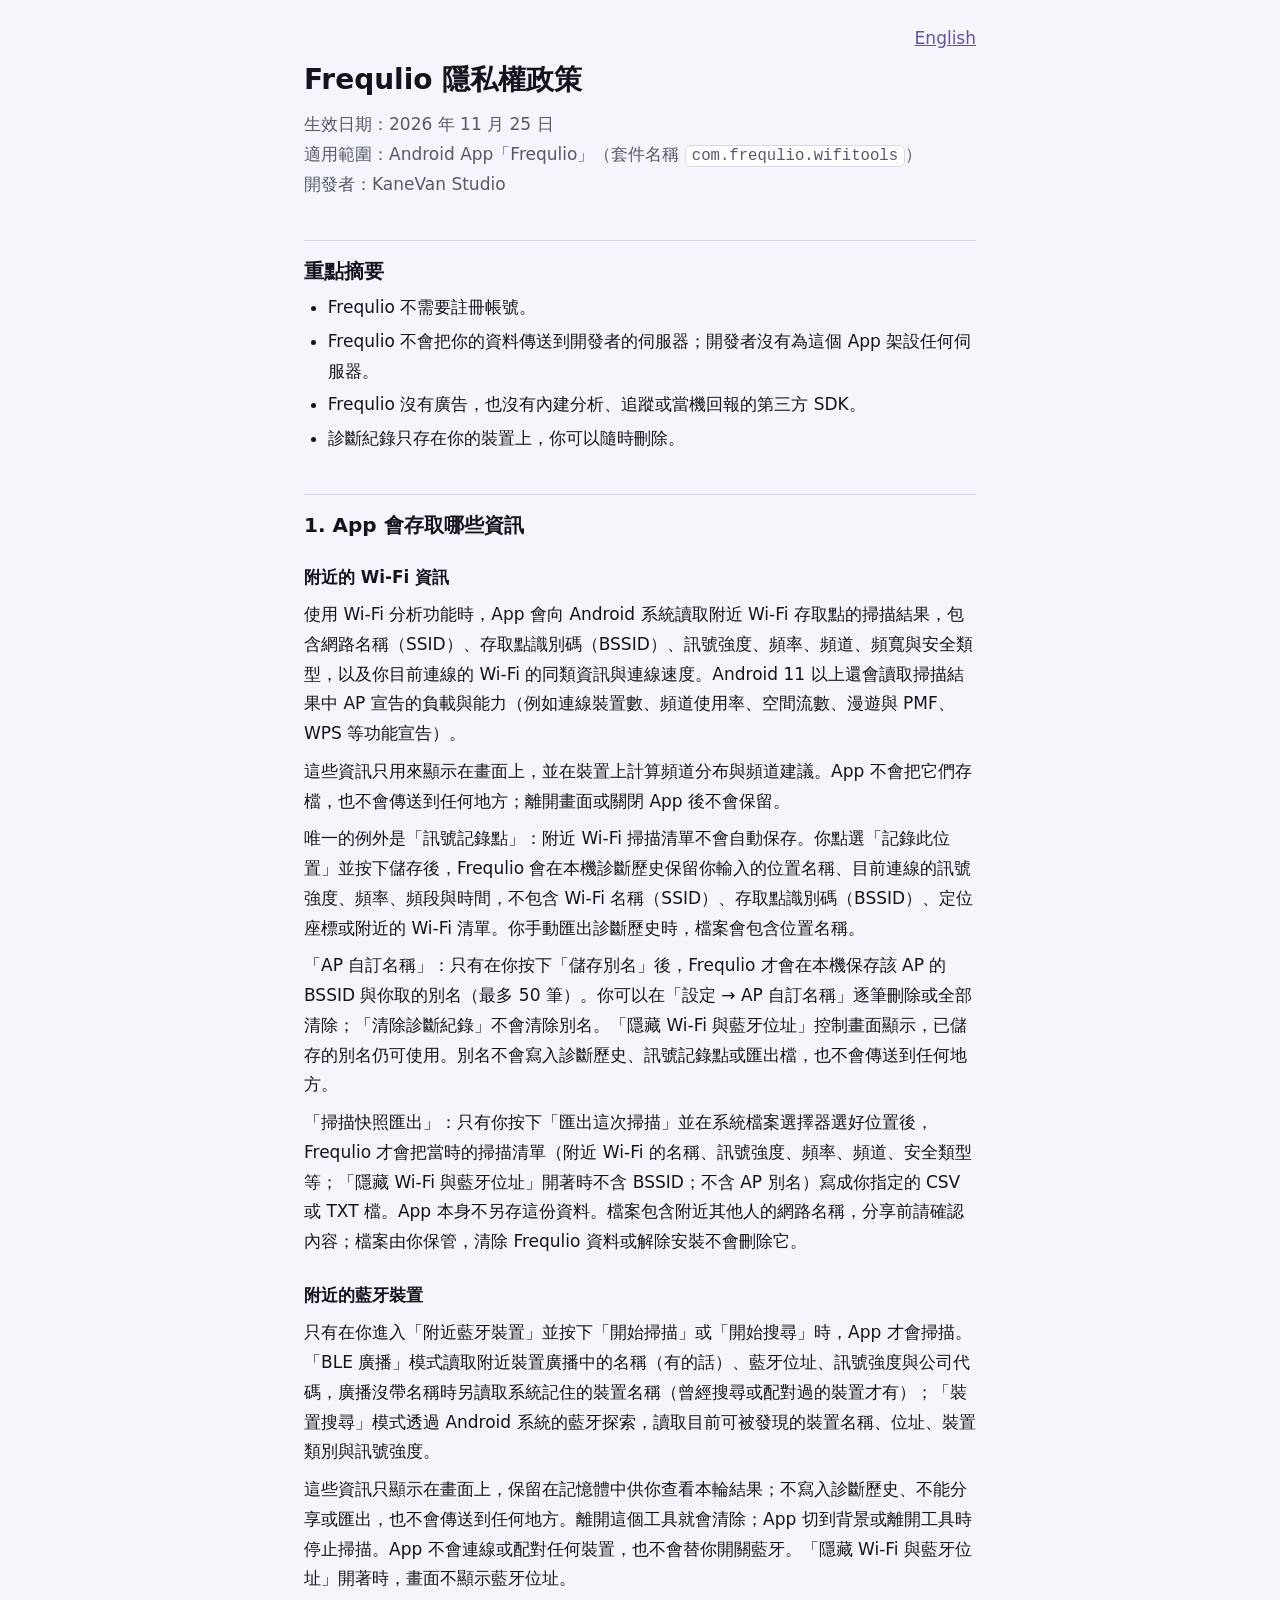
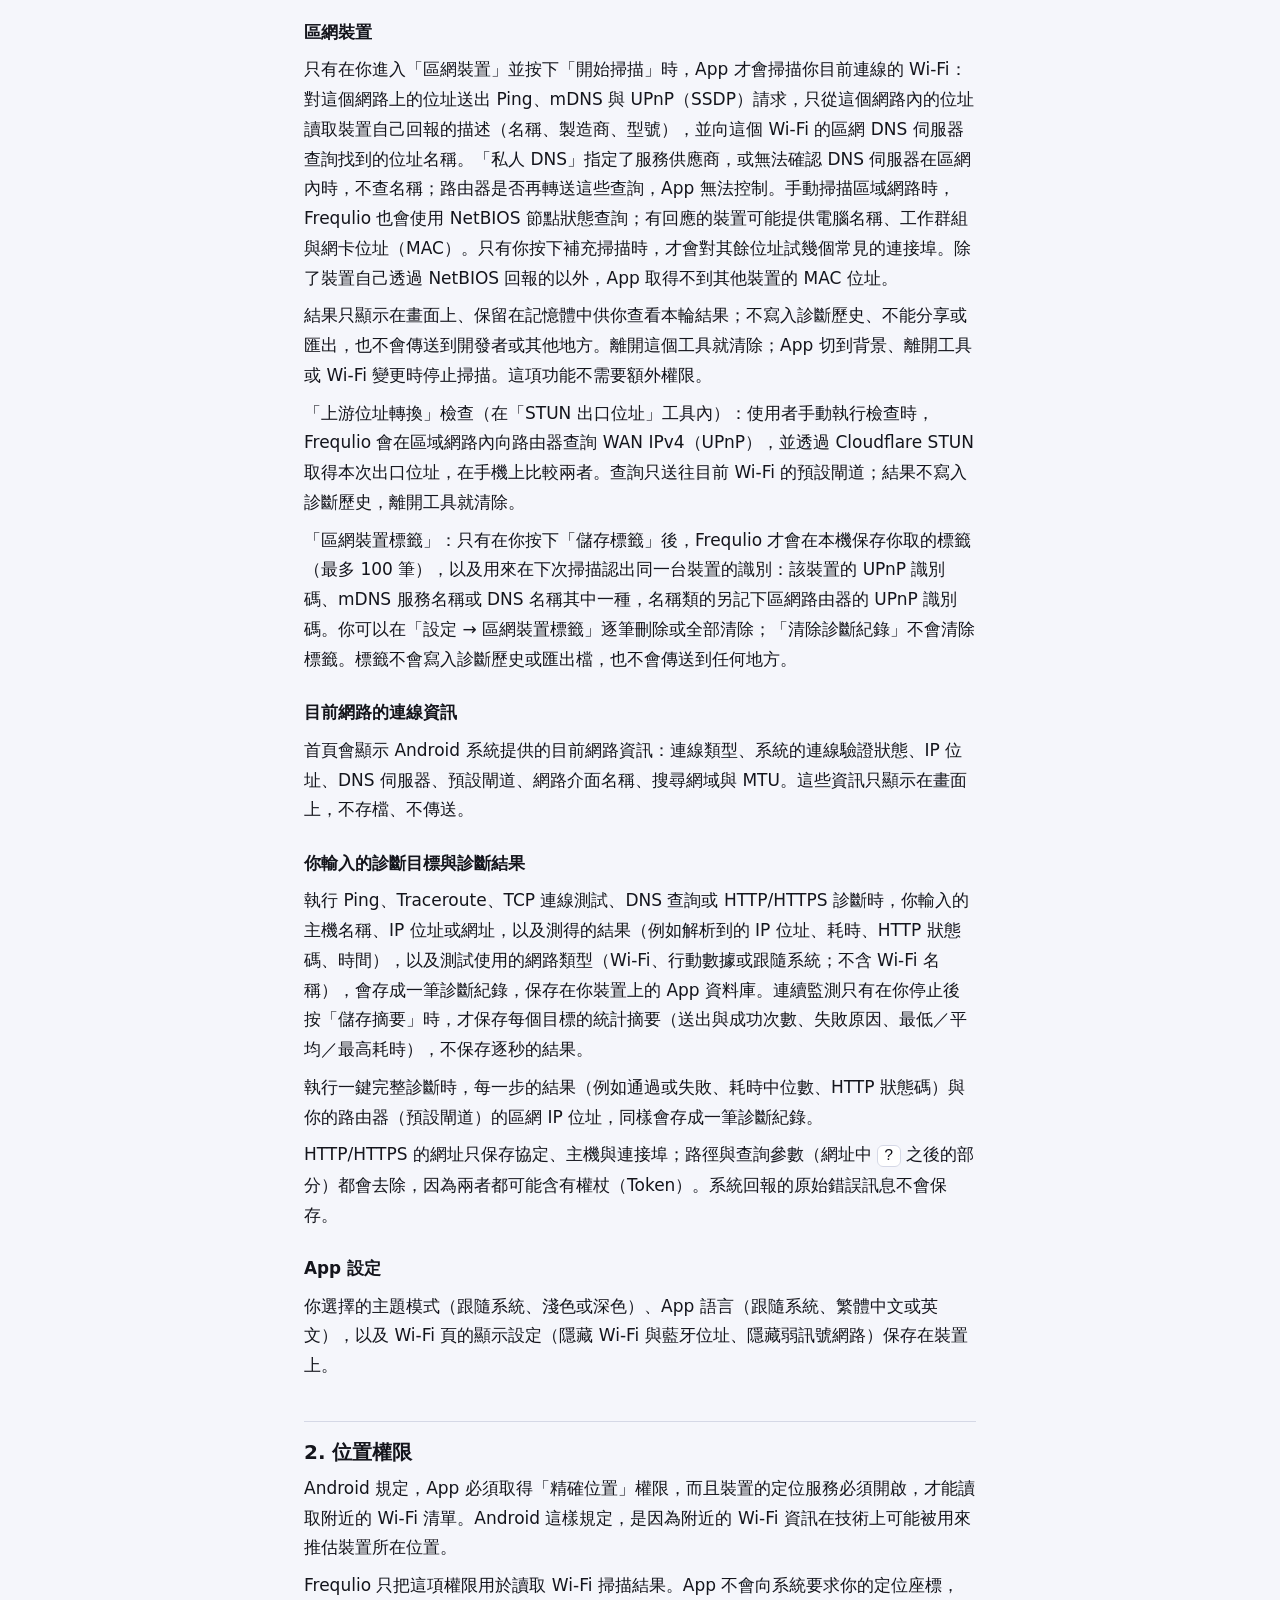
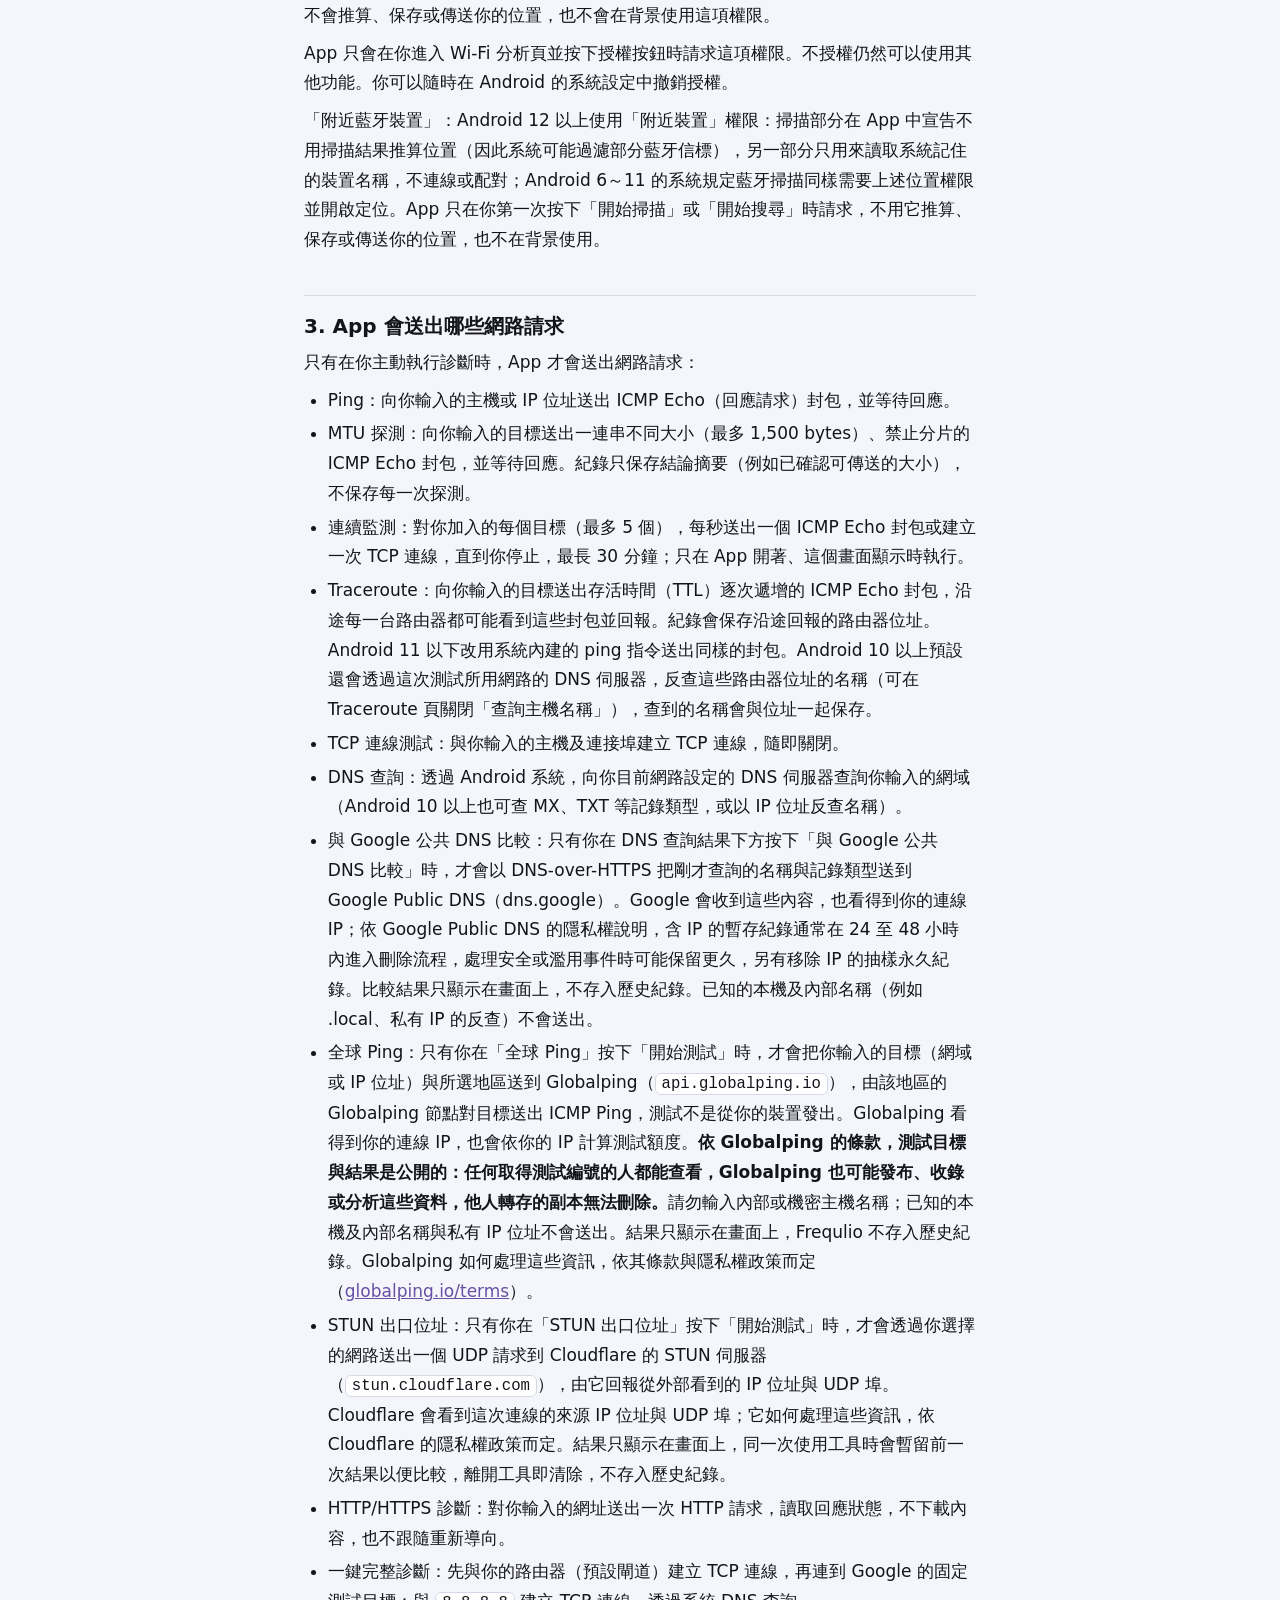
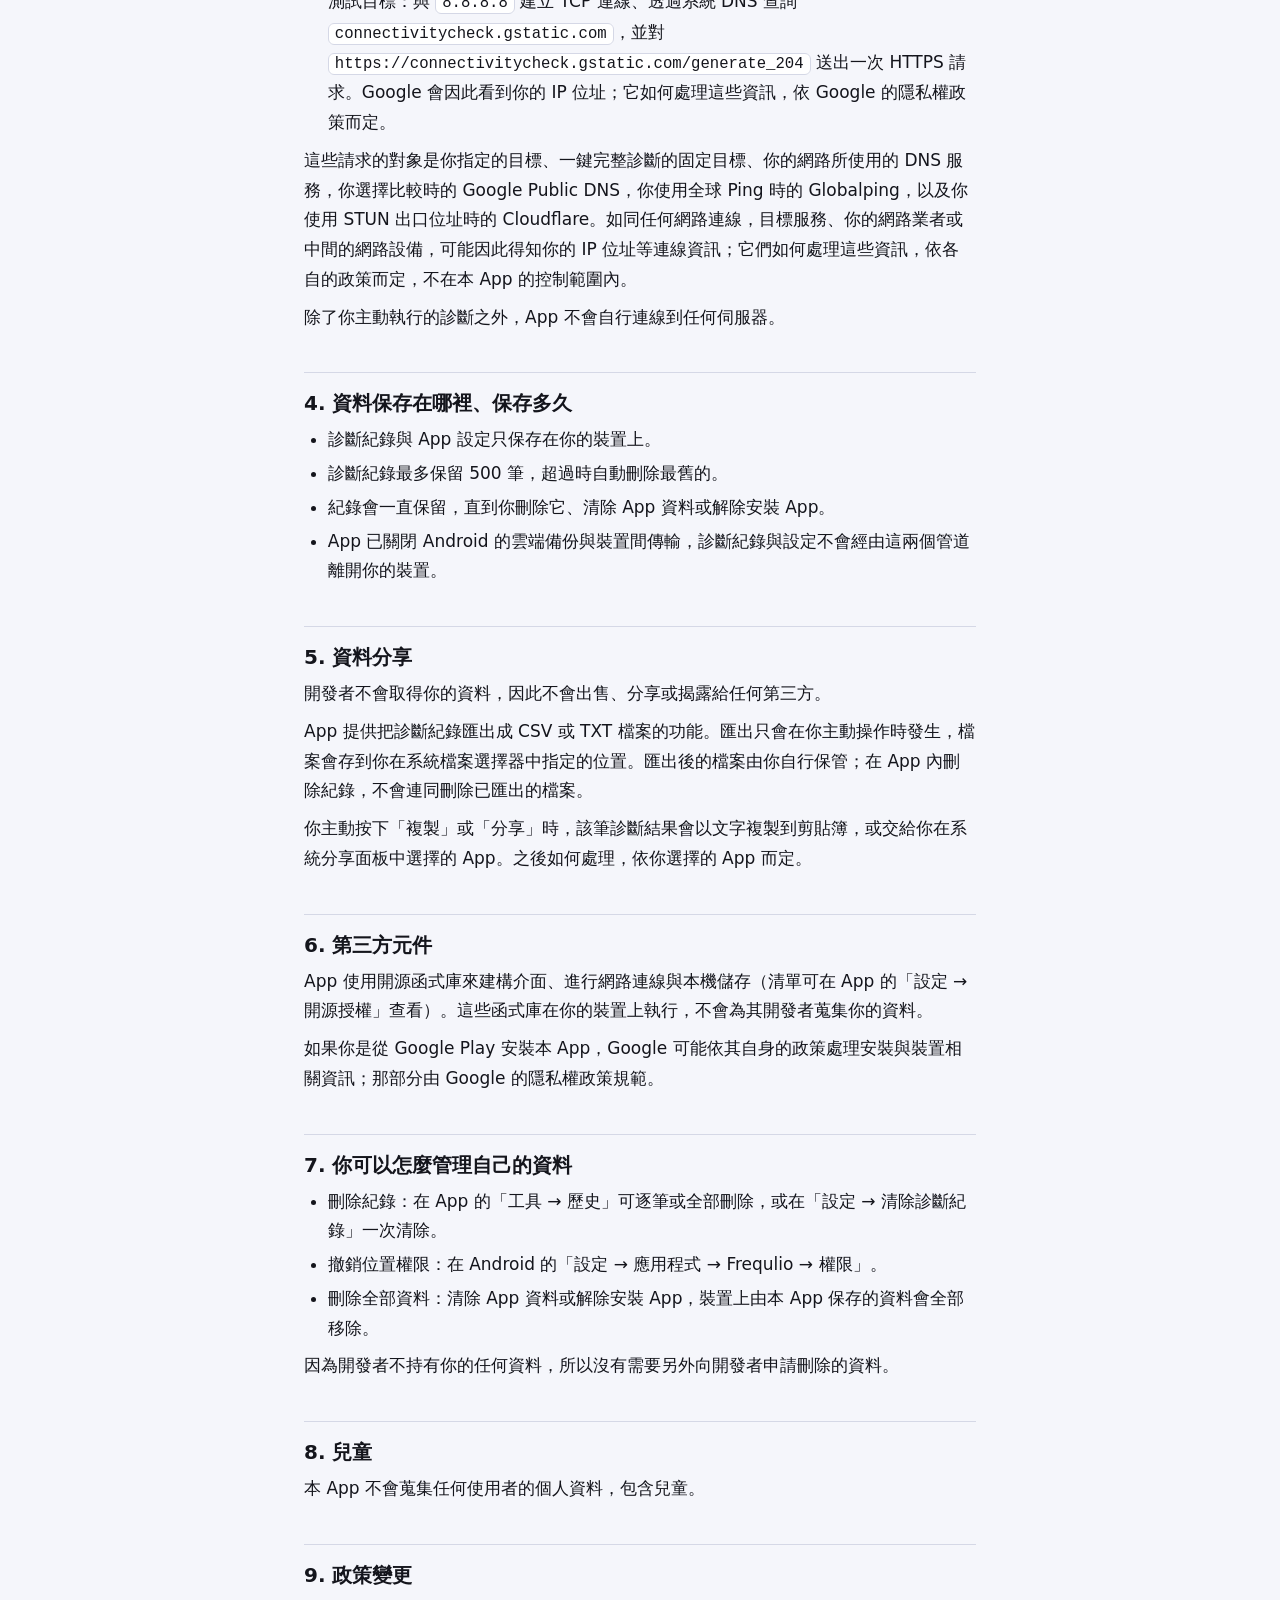
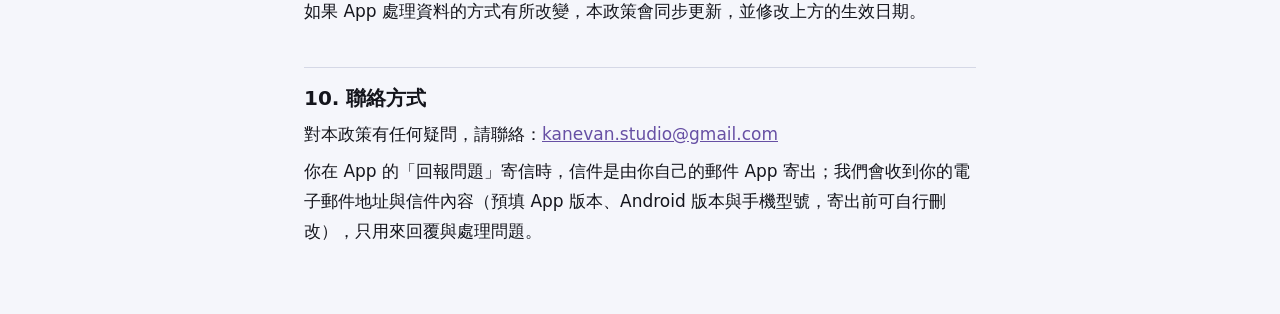
==== index.html @ 0b22fec0 "隱私權政策：新增上游位址轉換（UPnP WAN IPv4＋Cloudflare STUN）說明" ====
<!DOCTYPE html>
<html lang="zh-Hant-TW">
<head>
<meta charset="utf-8">
<meta name="viewport" content="width=device-width, initial-scale=1">
<title>Frequlio 隱私權政策</title>
<link rel="stylesheet" href="style.css">
</head>
<body>
<main>
<p class="lang"><a href="en.html" lang="en">English</a></p>
<h1>Frequlio 隱私權政策</h1>
<p class="meta">生效日期：2026 年 11 月 25 日<br>
適用範圍：Android App「Frequlio」（套件名稱 <code>com.frequlio.wifitools</code>）<br>
開發者：KaneVan Studio</p>

<h2>重點摘要</h2>
<ul>
<li>Frequlio 不需要註冊帳號。</li>
<li>Frequlio 不會把你的資料傳送到開發者的伺服器；開發者沒有為這個 App 架設任何伺服器。</li>
<li>Frequlio 沒有廣告，也沒有內建分析、追蹤或當機回報的第三方 SDK。</li>
<li>診斷紀錄只存在你的裝置上，你可以隨時刪除。</li>
</ul>

<h2>1. App 會存取哪些資訊</h2>

<h3>附近的 Wi-Fi 資訊</h3>
<p>使用 Wi-Fi 分析功能時，App 會向 Android 系統讀取附近 Wi-Fi 存取點的掃描結果，包含網路名稱（SSID）、存取點識別碼（BSSID）、訊號強度、頻率、頻道、頻寬與安全類型，以及你目前連線的 Wi-Fi 的同類資訊與連線速度。Android 11 以上還會讀取掃描結果中 AP 宣告的負載與能力（例如連線裝置數、頻道使用率、空間流數、漫遊與 PMF、WPS 等功能宣告）。</p>
<p>這些資訊只用來顯示在畫面上，並在裝置上計算頻道分布與頻道建議。App 不會把它們存檔，也不會傳送到任何地方；離開畫面或關閉 App 後不會保留。</p>
<p>唯一的例外是「訊號記錄點」：附近 Wi-Fi 掃描清單不會自動保存。你點選「記錄此位置」並按下儲存後，Frequlio 會在本機診斷歷史保留你輸入的位置名稱、目前連線的訊號強度、頻率、頻段與時間，不包含 Wi-Fi 名稱（SSID）、存取點識別碼（BSSID）、定位座標或附近的 Wi-Fi 清單。你手動匯出診斷歷史時，檔案會包含位置名稱。</p>
<p>「AP 自訂名稱」：只有在你按下「儲存別名」後，Frequlio 才會在本機保存該 AP 的 BSSID 與你取的別名（最多 50 筆）。你可以在「設定 → AP 自訂名稱」逐筆刪除或全部清除；「清除診斷紀錄」不會清除別名。「隱藏 Wi-Fi 與藍牙位址」控制畫面顯示，已儲存的別名仍可使用。別名不會寫入診斷歷史、訊號記錄點或匯出檔，也不會傳送到任何地方。</p>
<p>「掃描快照匯出」：只有你按下「匯出這次掃描」並在系統檔案選擇器選好位置後，Frequlio 才會把當時的掃描清單（附近 Wi-Fi 的名稱、訊號強度、頻率、頻道、安全類型等；「隱藏 Wi-Fi 與藍牙位址」開著時不含 BSSID；不含 AP 別名）寫成你指定的 CSV 或 TXT 檔。App 本身不另存這份資料。檔案包含附近其他人的網路名稱，分享前請確認內容；檔案由你保管，清除 Frequlio 資料或解除安裝不會刪除它。</p>

<h3>附近的藍牙裝置</h3>
<p>只有在你進入「附近藍牙裝置」並按下「開始掃描」或「開始搜尋」時，App 才會掃描。「BLE 廣播」模式讀取附近裝置廣播中的名稱（有的話）、藍牙位址、訊號強度與公司代碼，廣播沒帶名稱時另讀取系統記住的裝置名稱（曾經搜尋或配對過的裝置才有）；「裝置搜尋」模式透過 Android 系統的藍牙探索，讀取目前可被發現的裝置名稱、位址、裝置類別與訊號強度。</p>
<p>這些資訊只顯示在畫面上，保留在記憶體中供你查看本輪結果；不寫入診斷歷史、不能分享或匯出，也不會傳送到任何地方。離開這個工具就會清除；App 切到背景或離開工具時停止掃描。App 不會連線或配對任何裝置，也不會替你開關藍牙。「隱藏 Wi-Fi 與藍牙位址」開著時，畫面不顯示藍牙位址。</p>

<h3>區網裝置</h3>
<p>只有在你進入「區網裝置」並按下「開始掃描」時，App 才會掃描你目前連線的 Wi-Fi：對這個網路上的位址送出 Ping、mDNS 與 UPnP（SSDP）請求，只從這個網路內的位址讀取裝置自己回報的描述（名稱、製造商、型號），並向這個 Wi-Fi 的區網 DNS 伺服器查詢找到的位址名稱。「私人 DNS」指定了服務供應商，或無法確認 DNS 伺服器在區網內時，不查名稱；路由器是否再轉送這些查詢，App 無法控制。手動掃描區域網路時，Frequlio 也會使用 NetBIOS 節點狀態查詢；有回應的裝置可能提供電腦名稱、工作群組與網卡位址（MAC）。只有你按下補充掃描時，才會對其餘位址試幾個常見的連接埠。除了裝置自己透過 NetBIOS 回報的以外，App 取得不到其他裝置的 MAC 位址。</p>
<p>結果只顯示在畫面上、保留在記憶體中供你查看本輪結果；不寫入診斷歷史、不能分享或匯出，也不會傳送到開發者或其他地方。離開這個工具就清除；App 切到背景、離開工具或 Wi-Fi 變更時停止掃描。這項功能不需要額外權限。</p>
<p>「上游位址轉換」檢查（在「STUN 出口位址」工具內）：使用者手動執行檢查時，Frequlio 會在區域網路內向路由器查詢 WAN IPv4（UPnP），並透過 Cloudflare STUN 取得本次出口位址，在手機上比較兩者。查詢只送往目前 Wi-Fi 的預設閘道；結果不寫入診斷歷史，離開工具就清除。</p>
<p>「區網裝置標籤」：只有在你按下「儲存標籤」後，Frequlio 才會在本機保存你取的標籤（最多 100 筆），以及用來在下次掃描認出同一台裝置的識別：該裝置的 UPnP 識別碼、mDNS 服務名稱或 DNS 名稱其中一種，名稱類的另記下區網路由器的 UPnP 識別碼。你可以在「設定 → 區網裝置標籤」逐筆刪除或全部清除；「清除診斷紀錄」不會清除標籤。標籤不會寫入診斷歷史或匯出檔，也不會傳送到任何地方。</p>

<h3>目前網路的連線資訊</h3>
<p>首頁會顯示 Android 系統提供的目前網路資訊：連線類型、系統的連線驗證狀態、IP 位址、DNS 伺服器、預設閘道、網路介面名稱、搜尋網域與 MTU。這些資訊只顯示在畫面上，不存檔、不傳送。</p>

<h3>你輸入的診斷目標與診斷結果</h3>
<p>執行 Ping、Traceroute、TCP 連線測試、DNS 查詢或 HTTP/HTTPS 診斷時，你輸入的主機名稱、IP 位址或網址，以及測得的結果（例如解析到的 IP 位址、耗時、HTTP 狀態碼、時間），以及測試使用的網路類型（Wi-Fi、行動數據或跟隨系統；不含 Wi-Fi 名稱），會存成一筆診斷紀錄，保存在你裝置上的 App 資料庫。連續監測只有在你停止後按「儲存摘要」時，才保存每個目標的統計摘要（送出與成功次數、失敗原因、最低／平均／最高耗時），不保存逐秒的結果。</p>
<p>執行一鍵完整診斷時，每一步的結果（例如通過或失敗、耗時中位數、HTTP 狀態碼）與你的路由器（預設閘道）的區網 IP 位址，同樣會存成一筆診斷紀錄。</p>
<p>HTTP/HTTPS 的網址只保存協定、主機與連接埠；路徑與查詢參數（網址中 <code>?</code> 之後的部分）都會去除，因為兩者都可能含有權杖（Token）。系統回報的原始錯誤訊息不會保存。</p>

<h3>App 設定</h3>
<p>你選擇的主題模式（跟隨系統、淺色或深色）、App 語言（跟隨系統、繁體中文或英文），以及 Wi-Fi 頁的顯示設定（隱藏 Wi-Fi 與藍牙位址、隱藏弱訊號網路）保存在裝置上。</p>

<h2>2. 位置權限</h2>
<p>Android 規定，App 必須取得「精確位置」權限，而且裝置的定位服務必須開啟，才能讀取附近的 Wi-Fi 清單。Android 這樣規定，是因為附近的 Wi-Fi 資訊在技術上可能被用來推估裝置所在位置。</p>
<p>Frequlio 只把這項權限用於讀取 Wi-Fi 掃描結果。App 不會向系統要求你的定位座標，不會推算、保存或傳送你的位置，也不會在背景使用這項權限。</p>
<p>App 只會在你進入 Wi-Fi 分析頁並按下授權按鈕時請求這項權限。不授權仍然可以使用其他功能。你可以隨時在 Android 的系統設定中撤銷授權。</p>
<p>「附近藍牙裝置」：Android 12 以上使用「附近裝置」權限：掃描部分在 App 中宣告不用掃描結果推算位置（因此系統可能過濾部分藍牙信標），另一部分只用來讀取系統記住的裝置名稱，不連線或配對；Android 6～11 的系統規定藍牙掃描同樣需要上述位置權限並開啟定位。App 只在你第一次按下「開始掃描」或「開始搜尋」時請求，不用它推算、保存或傳送你的位置，也不在背景使用。</p>

<h2>3. App 會送出哪些網路請求</h2>
<p>只有在你主動執行診斷時，App 才會送出網路請求：</p>
<ul>
<li>Ping：向你輸入的主機或 IP 位址送出 ICMP Echo（回應請求）封包，並等待回應。</li>
<li>MTU 探測：向你輸入的目標送出一連串不同大小（最多 1,500 bytes）、禁止分片的 ICMP Echo 封包，並等待回應。紀錄只保存結論摘要（例如已確認可傳送的大小），不保存每一次探測。</li>
<li>連續監測：對你加入的每個目標（最多 5 個），每秒送出一個 ICMP Echo 封包或建立一次 TCP 連線，直到你停止，最長 30 分鐘；只在 App 開著、這個畫面顯示時執行。</li>
<li>Traceroute：向你輸入的目標送出存活時間（TTL）逐次遞增的 ICMP Echo 封包，沿途每一台路由器都可能看到這些封包並回報。紀錄會保存沿途回報的路由器位址。Android 11 以下改用系統內建的 ping 指令送出同樣的封包。Android 10 以上預設還會透過這次測試所用網路的 DNS 伺服器，反查這些路由器位址的名稱（可在 Traceroute 頁關閉「查詢主機名稱」），查到的名稱會與位址一起保存。</li>
<li>TCP 連線測試：與你輸入的主機及連接埠建立 TCP 連線，隨即關閉。</li>
<li>DNS 查詢：透過 Android 系統，向你目前網路設定的 DNS 伺服器查詢你輸入的網域（Android 10 以上也可查 MX、TXT 等記錄類型，或以 IP 位址反查名稱）。</li>
<li>與 Google 公共 DNS 比較：只有你在 DNS 查詢結果下方按下「與 Google 公共 DNS 比較」時，才會以 DNS-over-HTTPS 把剛才查詢的名稱與記錄類型送到 Google Public DNS（dns.google）。Google 會收到這些內容，也看得到你的連線 IP；依 Google Public DNS 的隱私權說明，含 IP 的暫存紀錄通常在 24 至 48 小時內進入刪除流程，處理安全或濫用事件時可能保留更久，另有移除 IP 的抽樣永久紀錄。比較結果只顯示在畫面上，不存入歷史紀錄。已知的本機及內部名稱（例如 .local、私有 IP 的反查）不會送出。</li>
<li>全球 Ping：只有你在「全球 Ping」按下「開始測試」時，才會把你輸入的目標（網域或 IP 位址）與所選地區送到 Globalping（<code>api.globalping.io</code>），由該地區的 Globalping 節點對目標送出 ICMP Ping，測試不是從你的裝置發出。Globalping 看得到你的連線 IP，也會依你的 IP 計算測試額度。<strong>依 Globalping 的條款，測試目標與結果是公開的：任何取得測試編號的人都能查看，Globalping 也可能發布、收錄或分析這些資料，他人轉存的副本無法刪除。</strong>請勿輸入內部或機密主機名稱；已知的本機及內部名稱與私有 IP 位址不會送出。結果只顯示在畫面上，Frequlio 不存入歷史紀錄。Globalping 如何處理這些資訊，依其條款與隱私權政策而定（<a href="https://globalping.io/terms">globalping.io/terms</a>）。</li>
<li>STUN 出口位址：只有你在「STUN 出口位址」按下「開始測試」時，才會透過你選擇的網路送出一個 UDP 請求到 Cloudflare 的 STUN 伺服器（<code>stun.cloudflare.com</code>），由它回報從外部看到的 IP 位址與 UDP 埠。Cloudflare 會看到這次連線的來源 IP 位址與 UDP 埠；它如何處理這些資訊，依 Cloudflare 的隱私權政策而定。結果只顯示在畫面上，同一次使用工具時會暫留前一次結果以便比較，離開工具即清除，不存入歷史紀錄。</li>
<li>HTTP/HTTPS 診斷：對你輸入的網址送出一次 HTTP 請求，讀取回應狀態，不下載內容，也不跟隨重新導向。</li>
<li>一鍵完整診斷：先與你的路由器（預設閘道）建立 TCP 連線，再連到 Google 的固定測試目標：與 <code>8.8.8.8</code> 建立 TCP 連線、透過系統 DNS 查詢 <code>connectivitycheck.gstatic.com</code>，並對 <code>https://connectivitycheck.gstatic.com/generate_204</code> 送出一次 HTTPS 請求。Google 會因此看到你的 IP 位址；它如何處理這些資訊，依 Google 的隱私權政策而定。</li>
</ul>
<p>這些請求的對象是你指定的目標、一鍵完整診斷的固定目標、你的網路所使用的 DNS 服務，你選擇比較時的 Google Public DNS，你使用全球 Ping 時的 Globalping，以及你使用 STUN 出口位址時的 Cloudflare。如同任何網路連線，目標服務、你的網路業者或中間的網路設備，可能因此得知你的 IP 位址等連線資訊；它們如何處理這些資訊，依各自的政策而定，不在本 App 的控制範圍內。</p>
<p>除了你主動執行的診斷之外，App 不會自行連線到任何伺服器。</p>

<h2>4. 資料保存在哪裡、保存多久</h2>
<ul>
<li>診斷紀錄與 App 設定只保存在你的裝置上。</li>
<li>診斷紀錄最多保留 500 筆，超過時自動刪除最舊的。</li>
<li>紀錄會一直保留，直到你刪除它、清除 App 資料或解除安裝 App。</li>
<li>App 已關閉 Android 的雲端備份與裝置間傳輸，診斷紀錄與設定不會經由這兩個管道離開你的裝置。</li>
</ul>

<h2>5. 資料分享</h2>
<p>開發者不會取得你的資料，因此不會出售、分享或揭露給任何第三方。</p>
<p>App 提供把診斷紀錄匯出成 CSV 或 TXT 檔案的功能。匯出只會在你主動操作時發生，檔案會存到你在系統檔案選擇器中指定的位置。匯出後的檔案由你自行保管；在 App 內刪除紀錄，不會連同刪除已匯出的檔案。</p>
<p>你主動按下「複製」或「分享」時，該筆診斷結果會以文字複製到剪貼簿，或交給你在系統分享面板中選擇的 App。之後如何處理，依你選擇的 App 而定。</p>

<h2>6. 第三方元件</h2>
<p>App 使用開源函式庫來建構介面、進行網路連線與本機儲存（清單可在 App 的「設定 → 開源授權」查看）。這些函式庫在你的裝置上執行，不會為其開發者蒐集你的資料。</p>
<p>如果你是從 Google Play 安裝本 App，Google 可能依其自身的政策處理安裝與裝置相關資訊；那部分由 Google 的隱私權政策規範。</p>

<h2>7. 你可以怎麼管理自己的資料</h2>
<ul>
<li>刪除紀錄：在 App 的「工具 → 歷史」可逐筆或全部刪除，或在「設定 → 清除診斷紀錄」一次清除。</li>
<li>撤銷位置權限：在 Android 的「設定 → 應用程式 → Frequlio → 權限」。</li>
<li>刪除全部資料：清除 App 資料或解除安裝 App，裝置上由本 App 保存的資料會全部移除。</li>
</ul>
<p>因為開發者不持有你的任何資料，所以沒有需要另外向開發者申請刪除的資料。</p>

<h2>8. 兒童</h2>
<p>本 App 不會蒐集任何使用者的個人資料，包含兒童。</p>

<h2>9. 政策變更</h2>
<p>如果 App 處理資料的方式有所改變，本政策會同步更新，並修改上方的生效日期。</p>

<h2>10. 聯絡方式</h2>
<p>對本政策有任何疑問，請聯絡：<a href="mailto:kanevan.studio@gmail.com">kanevan.studio@gmail.com</a></p>
<p>你在 App 的「回報問題」寄信時，信件是由你自己的郵件 App 寄出；我們會收到你的電子郵件地址與信件內容（預填 App 版本、Android 版本與手機型號，寄出前可自行刪改），只用來回覆與處理問題。</p>
</main>
</body>
</html>
---- style.css ----
:root {
  color-scheme: light dark;
  --bg: #f5f6fb;
  --surface: #ffffff;
  --text: #14151c;
  --muted: #555a6b;
  --line: #d5d8e6;
  --accent: #6750a4;
  --mark-bg: #fff1b8;
  --mark-text: #4a3a00;
}

@media (prefers-color-scheme: dark) {
  :root {
    --bg: #0b0d17;
    --surface: #1d2030;
    --text: #f1f2f8;
    --muted: #b3b8cb;
    --line: #3a3f55;
    --accent: #b9a2ff;
    --mark-bg: #5c4a00;
    --mark-text: #fff1b8;
  }
}

* { box-sizing: border-box; }

body {
  margin: 0;
  background: var(--bg);
  color: var(--text);
  font-family: system-ui, -apple-system, "Segoe UI", "Noto Sans TC", "PingFang TC", "Microsoft JhengHei", sans-serif;
  font-size: 17px;
  line-height: 1.75;
}

main {
  max-width: 44rem;
  margin: 0 auto;
  padding: 24px 16px 64px;
  overflow-wrap: break-word;
}

h1 { font-size: 1.75rem; line-height: 1.3; margin: 8px 0 12px; }
h2 { font-size: 1.25rem; line-height: 1.4; margin: 40px 0 8px; padding-top: 16px; border-top: 1px solid var(--line); }
h3 { font-size: 1.05rem; margin: 24px 0 4px; }
p, ul { margin: 8px 0; }
ul { padding-left: 1.4em; }
li { margin: 4px 0; }

a { color: var(--accent); }
.lang { text-align: right; margin: 0; }
.meta { color: var(--muted); }

code {
  font-family: ui-monospace, Consolas, monospace;
  font-size: 0.92em;
  background: var(--surface);
  border: 1px solid var(--line);
  border-radius: 6px;
  padding: 1px 6px;
}

mark {
  background: var(--mark-bg);
  color: var(--mark-text);
  border-radius: 4px;
  padding: 1px 4px;
}
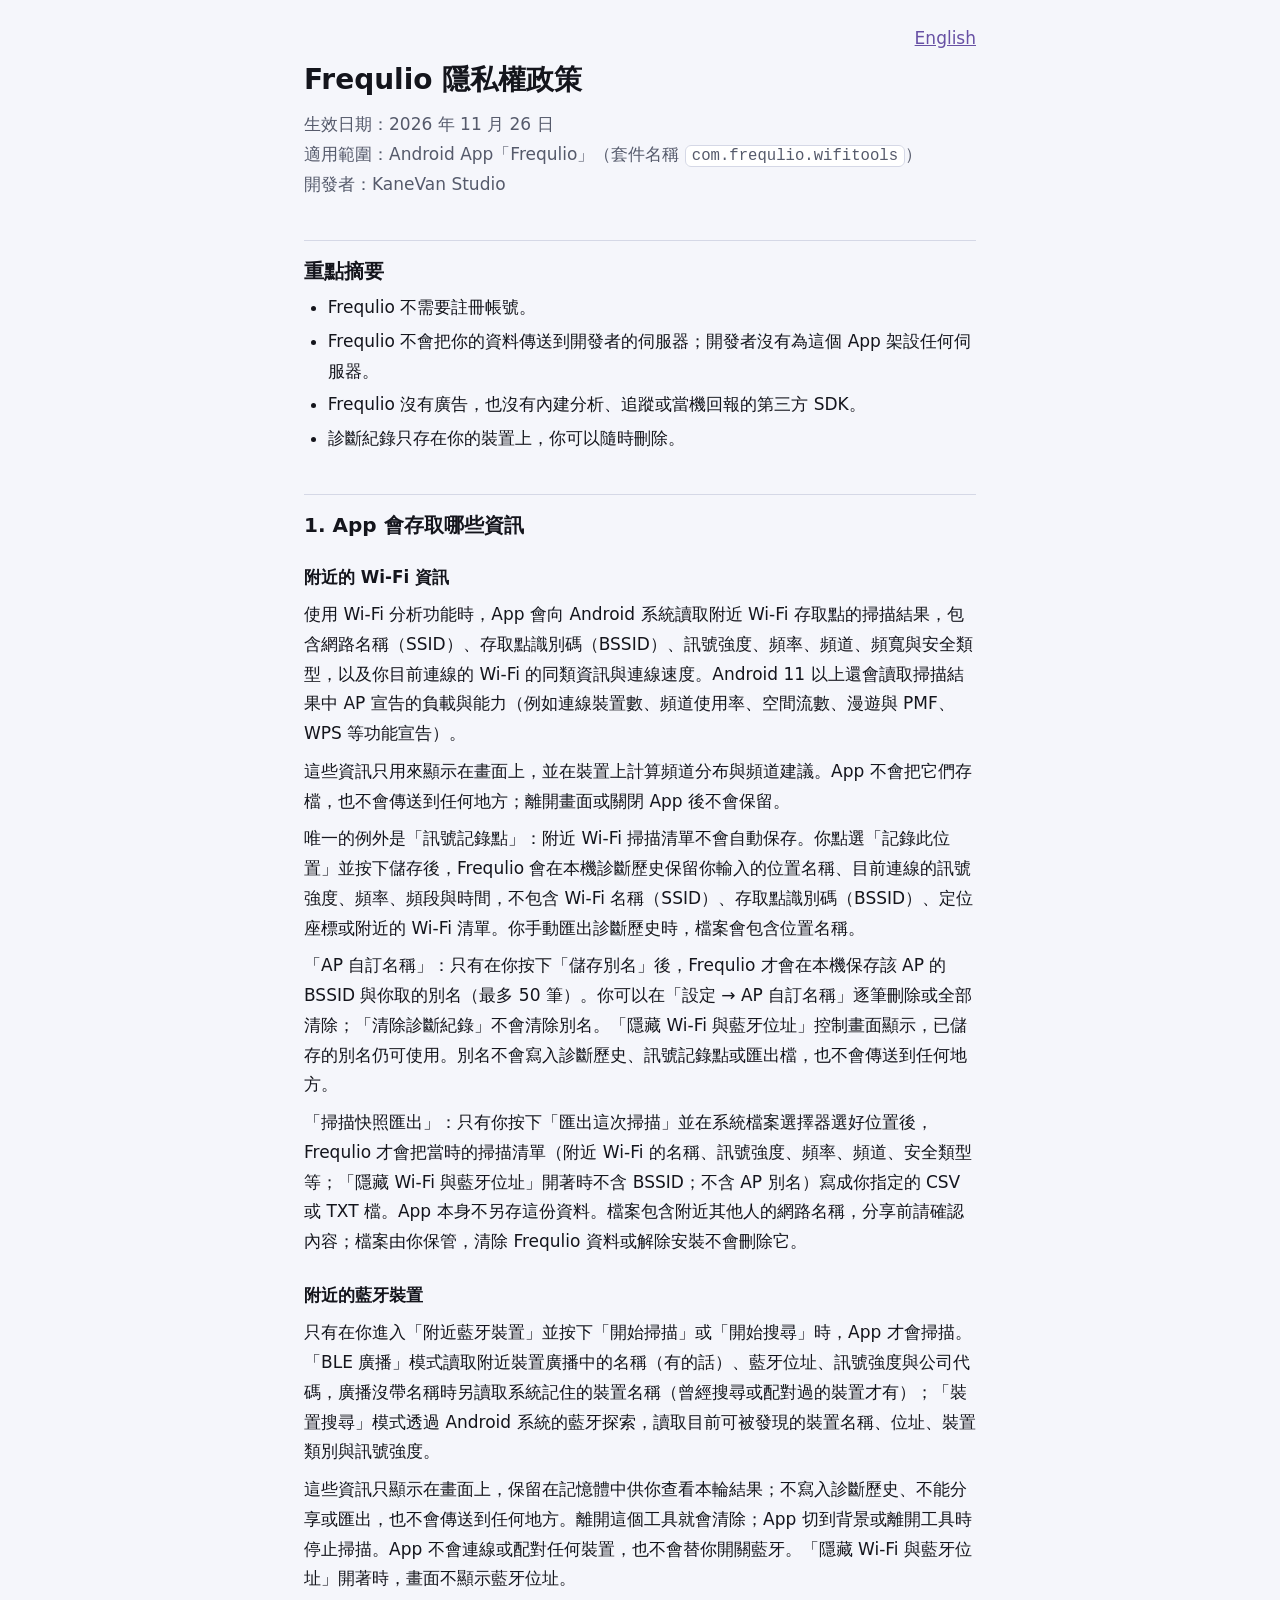
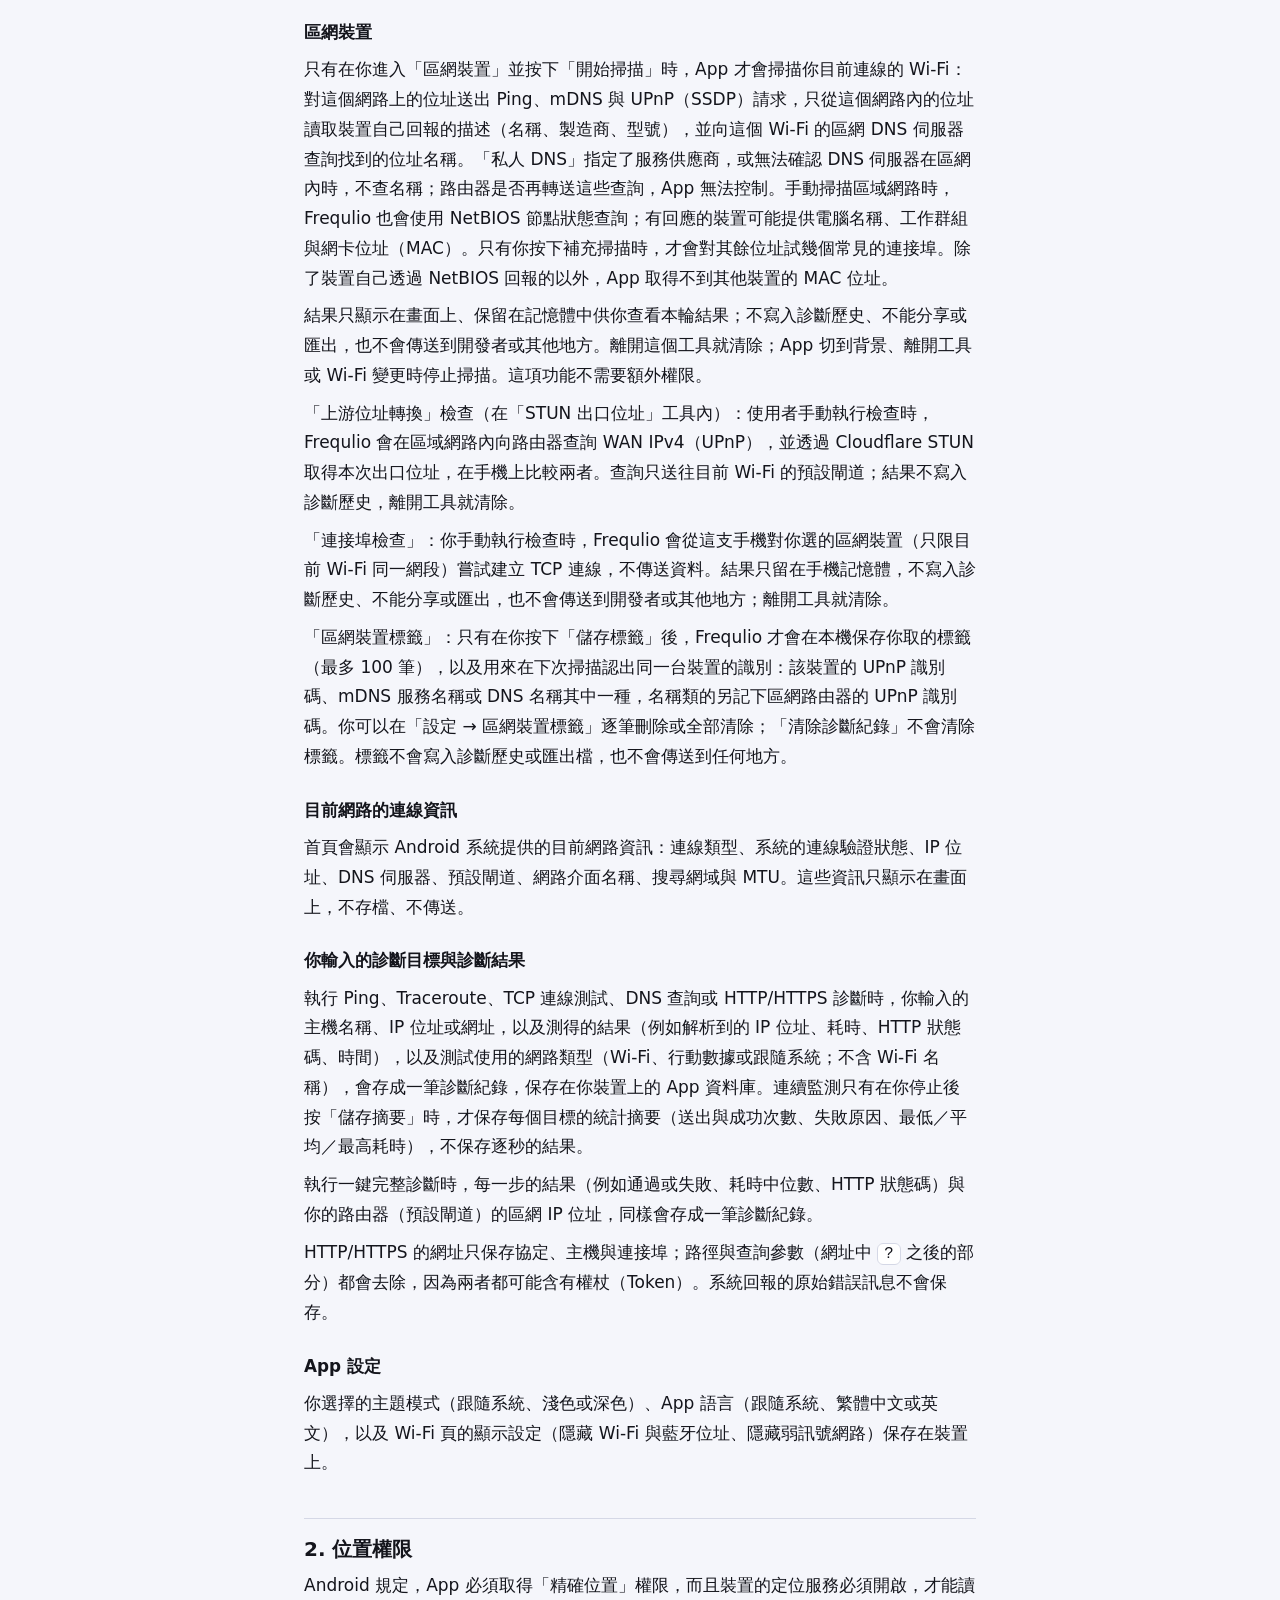
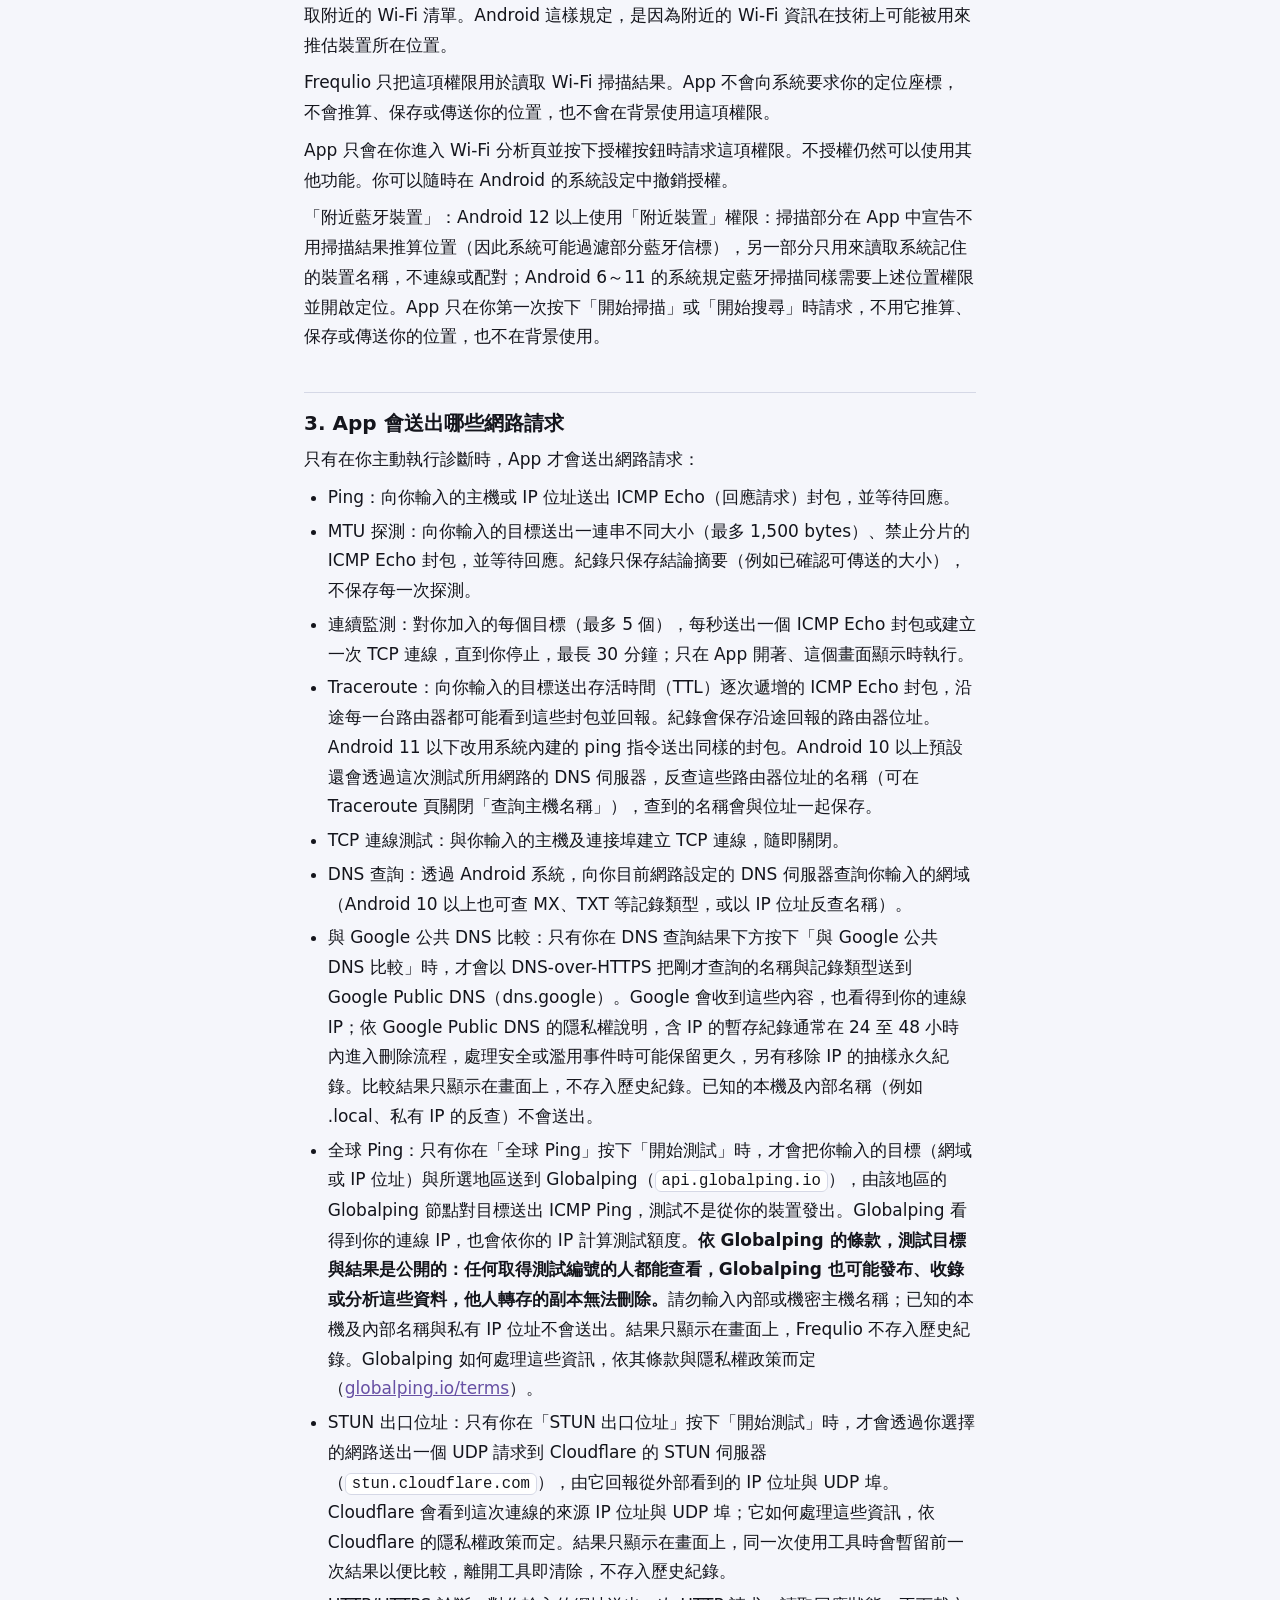
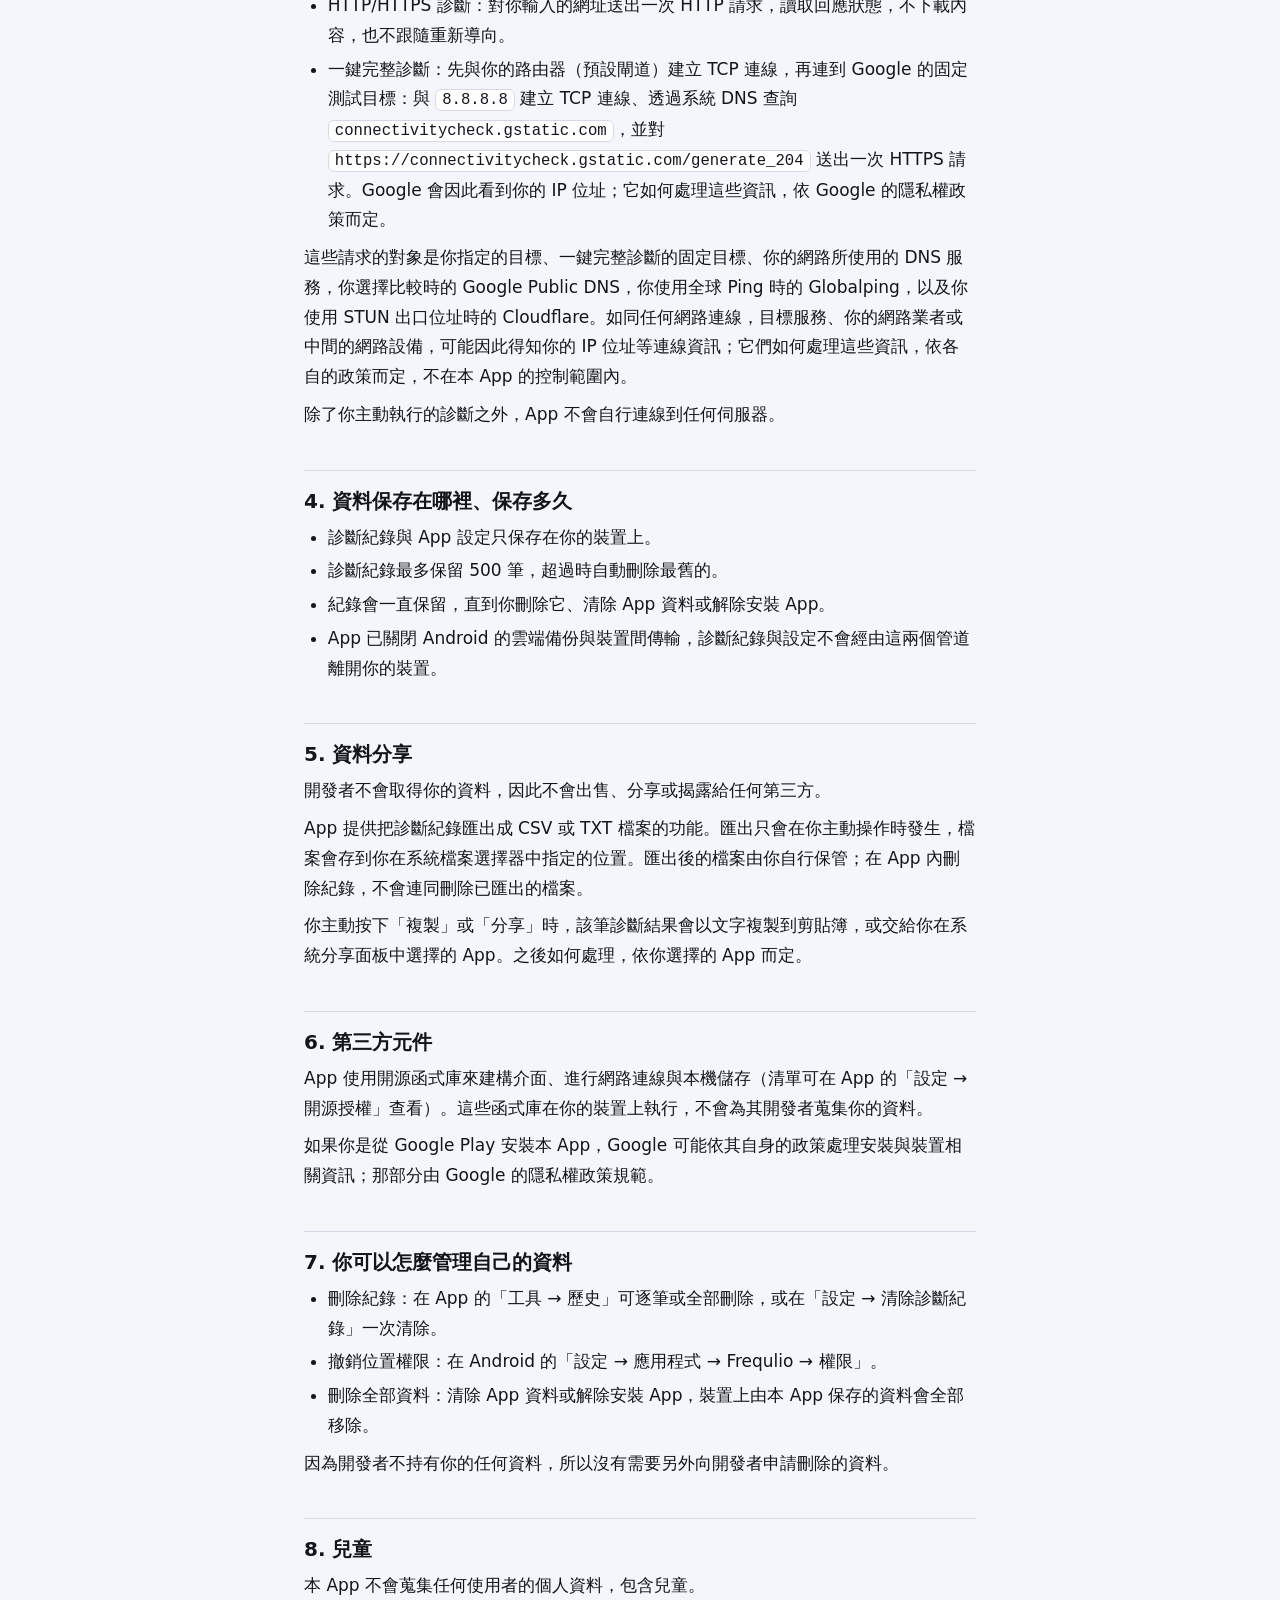
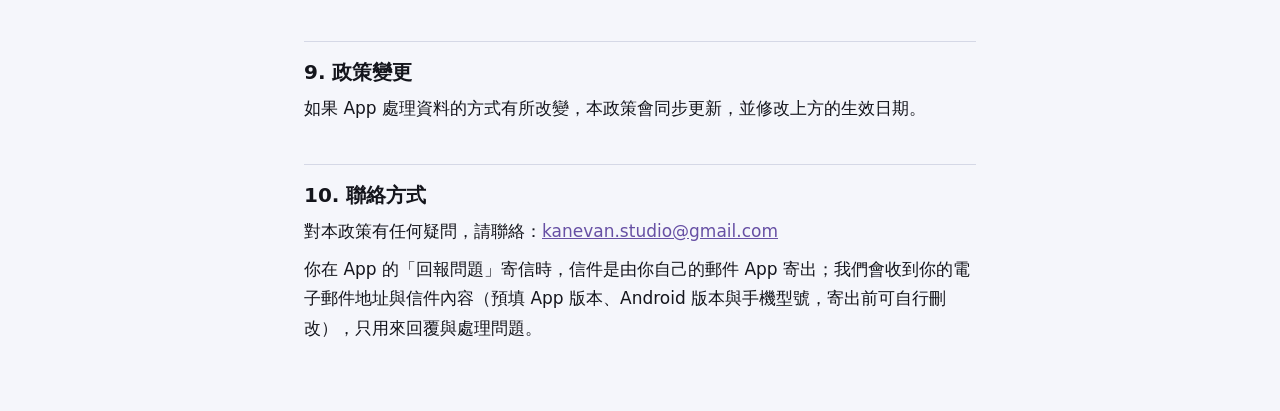
==== commit 29acda24: "隱私權政策：新增連接埠檢查說明（生效 11-26）" ====
--- a/index.html
+++ b/index.html
@@ -10,7 +10,7 @@
 <main>
 <p class="lang"><a href="en.html" lang="en">English</a></p>
 <h1>Frequlio 隱私權政策</h1>
-<p class="meta">生效日期：2026 年 11 月 25 日<br>
+<p class="meta">生效日期：2026 年 11 月 26 日<br>
 適用範圍：Android App「Frequlio」（套件名稱 <code>com.frequlio.wifitools</code>）<br>
 開發者：KaneVan Studio</p>
 
@@ -39,6 +39,7 @@
 <p>只有在你進入「區網裝置」並按下「開始掃描」時，App 才會掃描你目前連線的 Wi-Fi：對這個網路上的位址送出 Ping、mDNS 與 UPnP（SSDP）請求，只從這個網路內的位址讀取裝置自己回報的描述（名稱、製造商、型號），並向這個 Wi-Fi 的區網 DNS 伺服器查詢找到的位址名稱。「私人 DNS」指定了服務供應商，或無法確認 DNS 伺服器在區網內時，不查名稱；路由器是否再轉送這些查詢，App 無法控制。手動掃描區域網路時，Frequlio 也會使用 NetBIOS 節點狀態查詢；有回應的裝置可能提供電腦名稱、工作群組與網卡位址（MAC）。只有你按下補充掃描時，才會對其餘位址試幾個常見的連接埠。除了裝置自己透過 NetBIOS 回報的以外，App 取得不到其他裝置的 MAC 位址。</p>
 <p>結果只顯示在畫面上、保留在記憶體中供你查看本輪結果；不寫入診斷歷史、不能分享或匯出，也不會傳送到開發者或其他地方。離開這個工具就清除；App 切到背景、離開工具或 Wi-Fi 變更時停止掃描。這項功能不需要額外權限。</p>
 <p>「上游位址轉換」檢查（在「STUN 出口位址」工具內）：使用者手動執行檢查時，Frequlio 會在區域網路內向路由器查詢 WAN IPv4（UPnP），並透過 Cloudflare STUN 取得本次出口位址，在手機上比較兩者。查詢只送往目前 Wi-Fi 的預設閘道；結果不寫入診斷歷史，離開工具就清除。</p>
+<p>「連接埠檢查」：你手動執行檢查時，Frequlio 會從這支手機對你選的區網裝置（只限目前 Wi-Fi 同一網段）嘗試建立 TCP 連線，不傳送資料。結果只留在手機記憶體，不寫入診斷歷史、不能分享或匯出，也不會傳送到開發者或其他地方；離開工具就清除。</p>
 <p>「區網裝置標籤」：只有在你按下「儲存標籤」後，Frequlio 才會在本機保存你取的標籤（最多 100 筆），以及用來在下次掃描認出同一台裝置的識別：該裝置的 UPnP 識別碼、mDNS 服務名稱或 DNS 名稱其中一種，名稱類的另記下區網路由器的 UPnP 識別碼。你可以在「設定 → 區網裝置標籤」逐筆刪除或全部清除；「清除診斷紀錄」不會清除標籤。標籤不會寫入診斷歷史或匯出檔，也不會傳送到任何地方。</p>
 
 <h3>目前網路的連線資訊</h3>
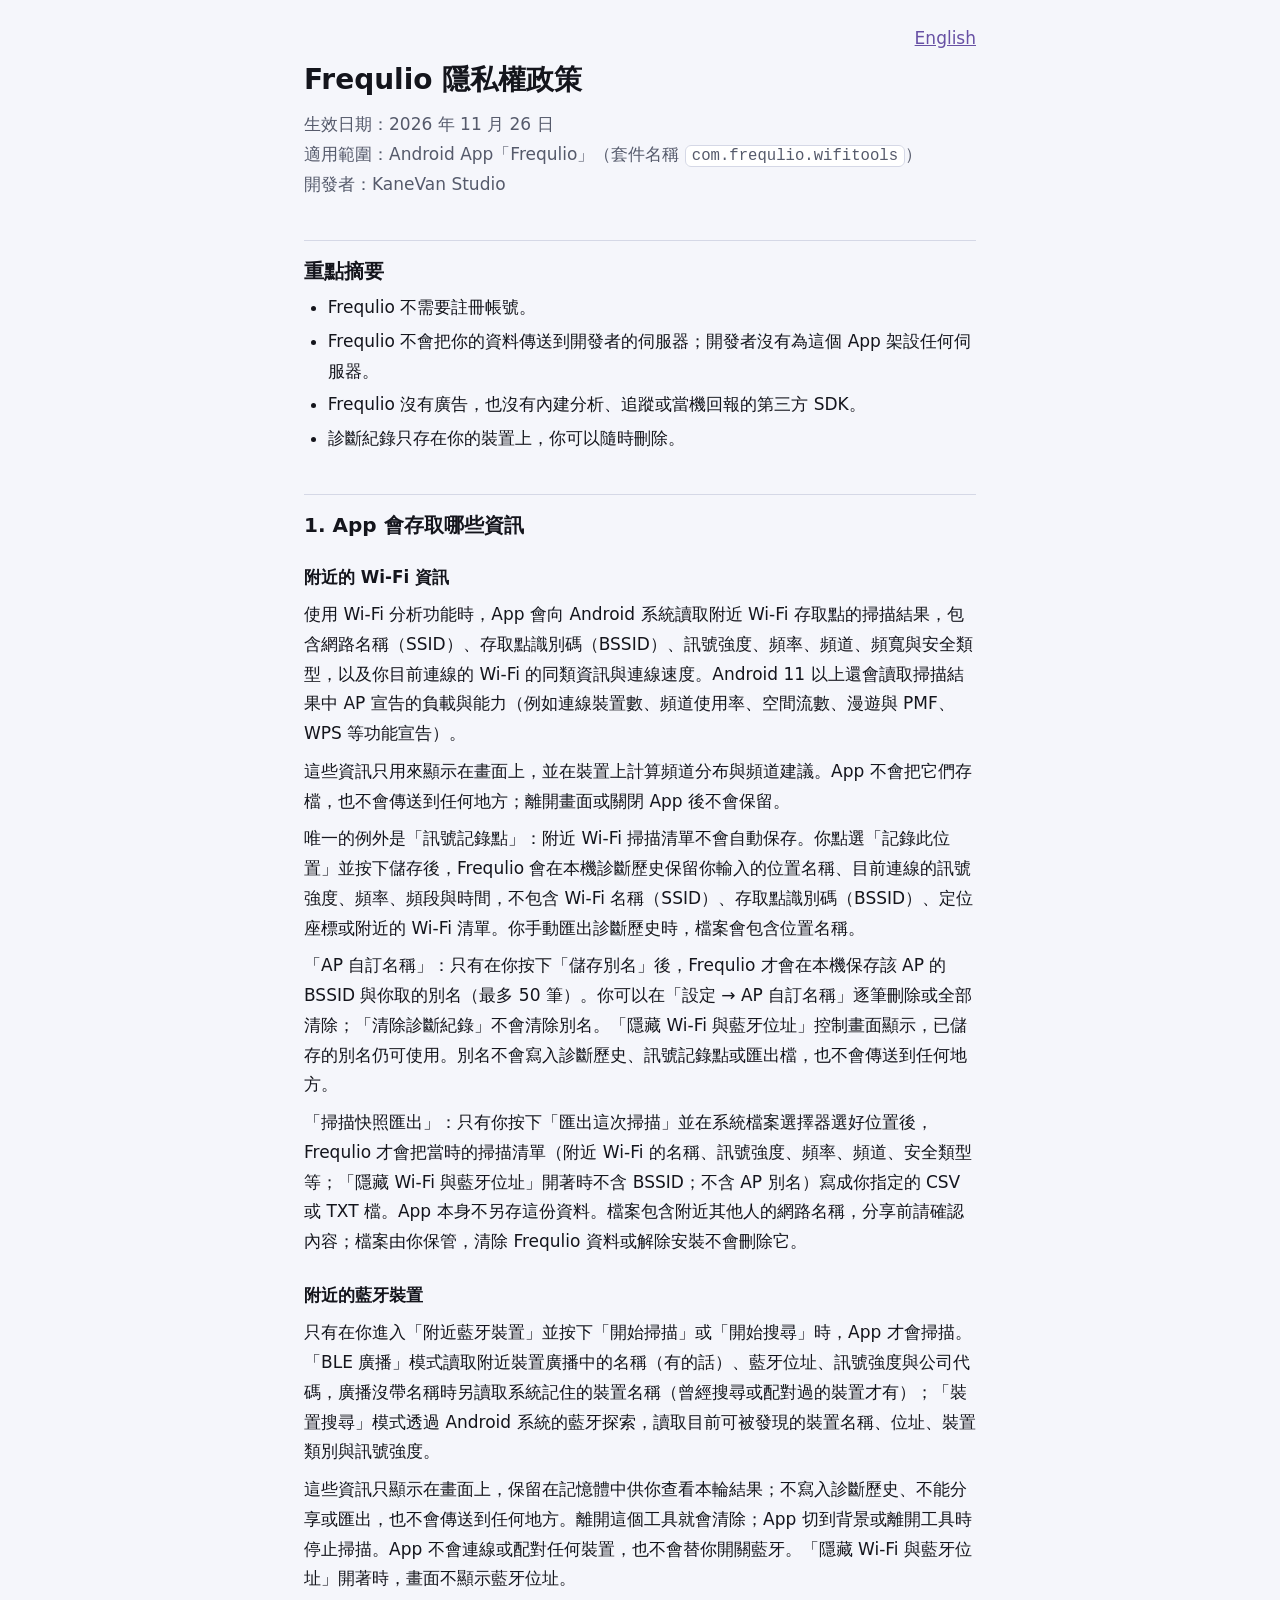
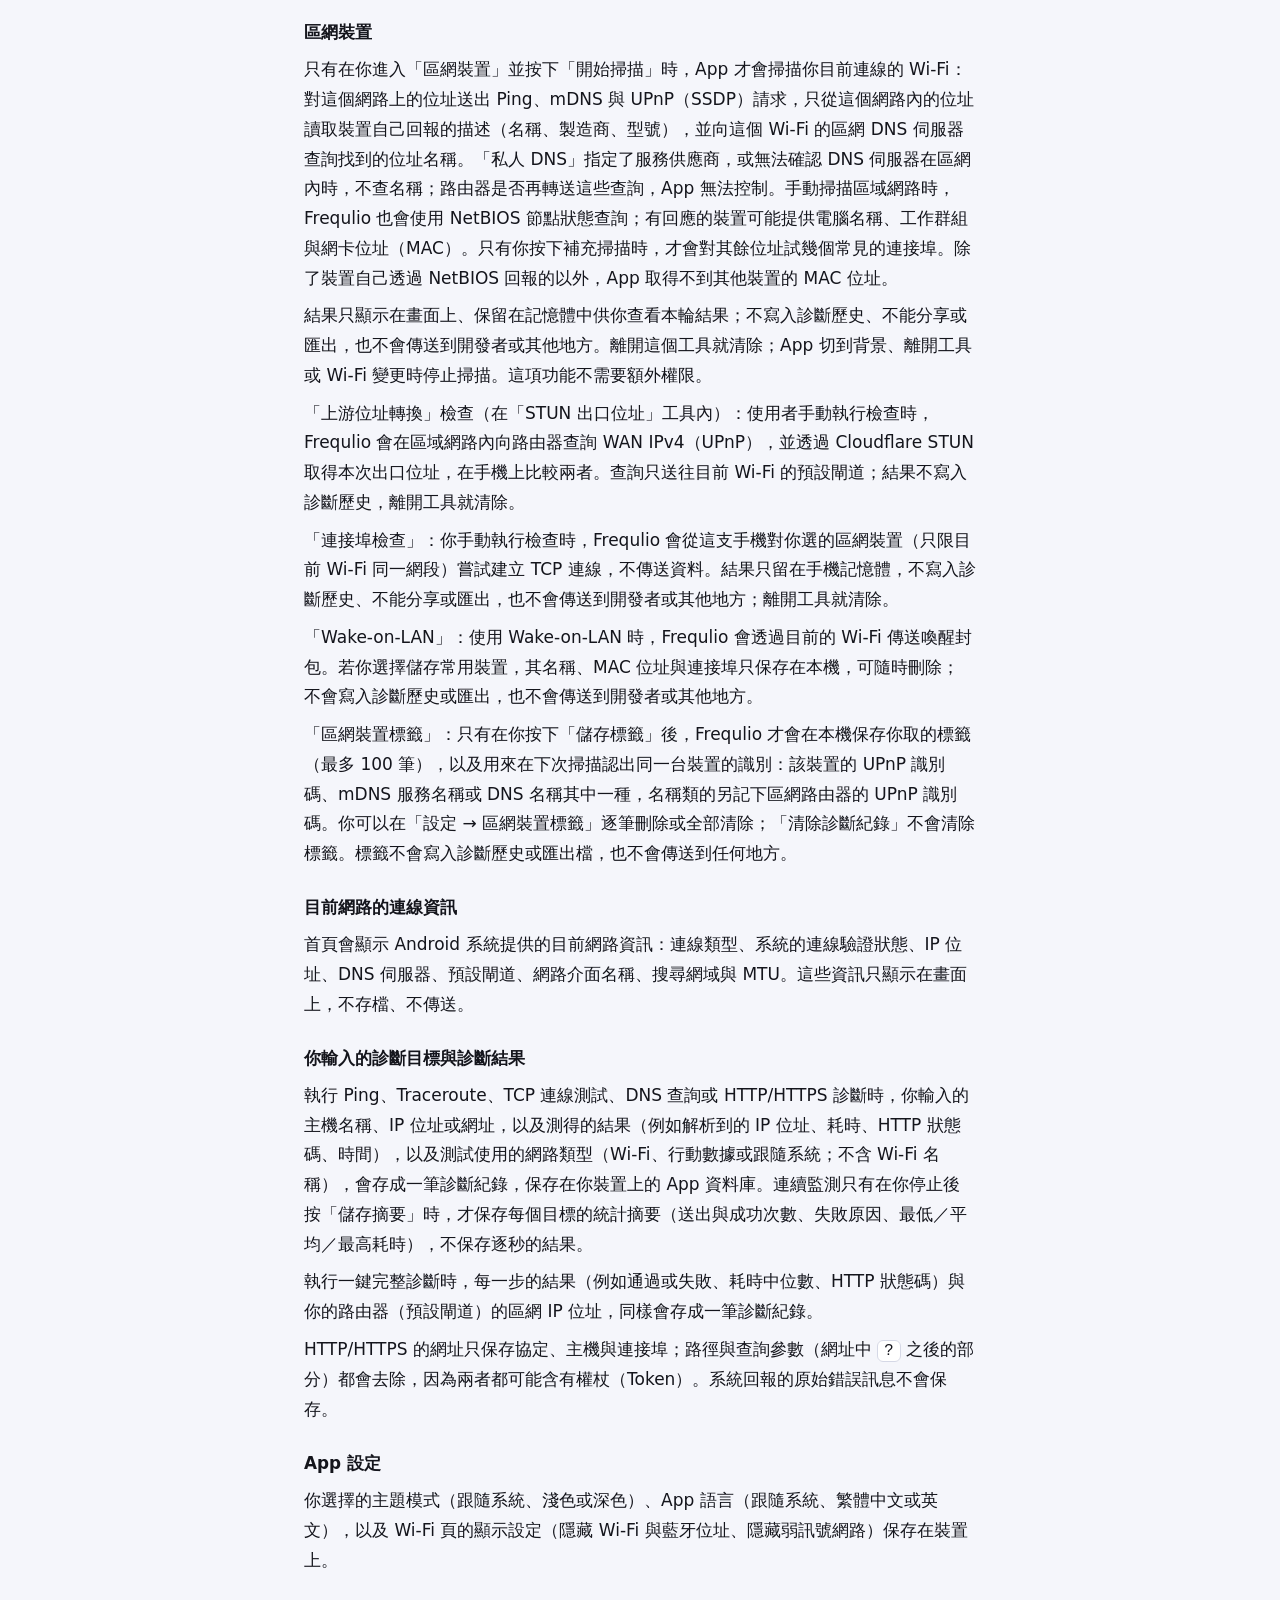
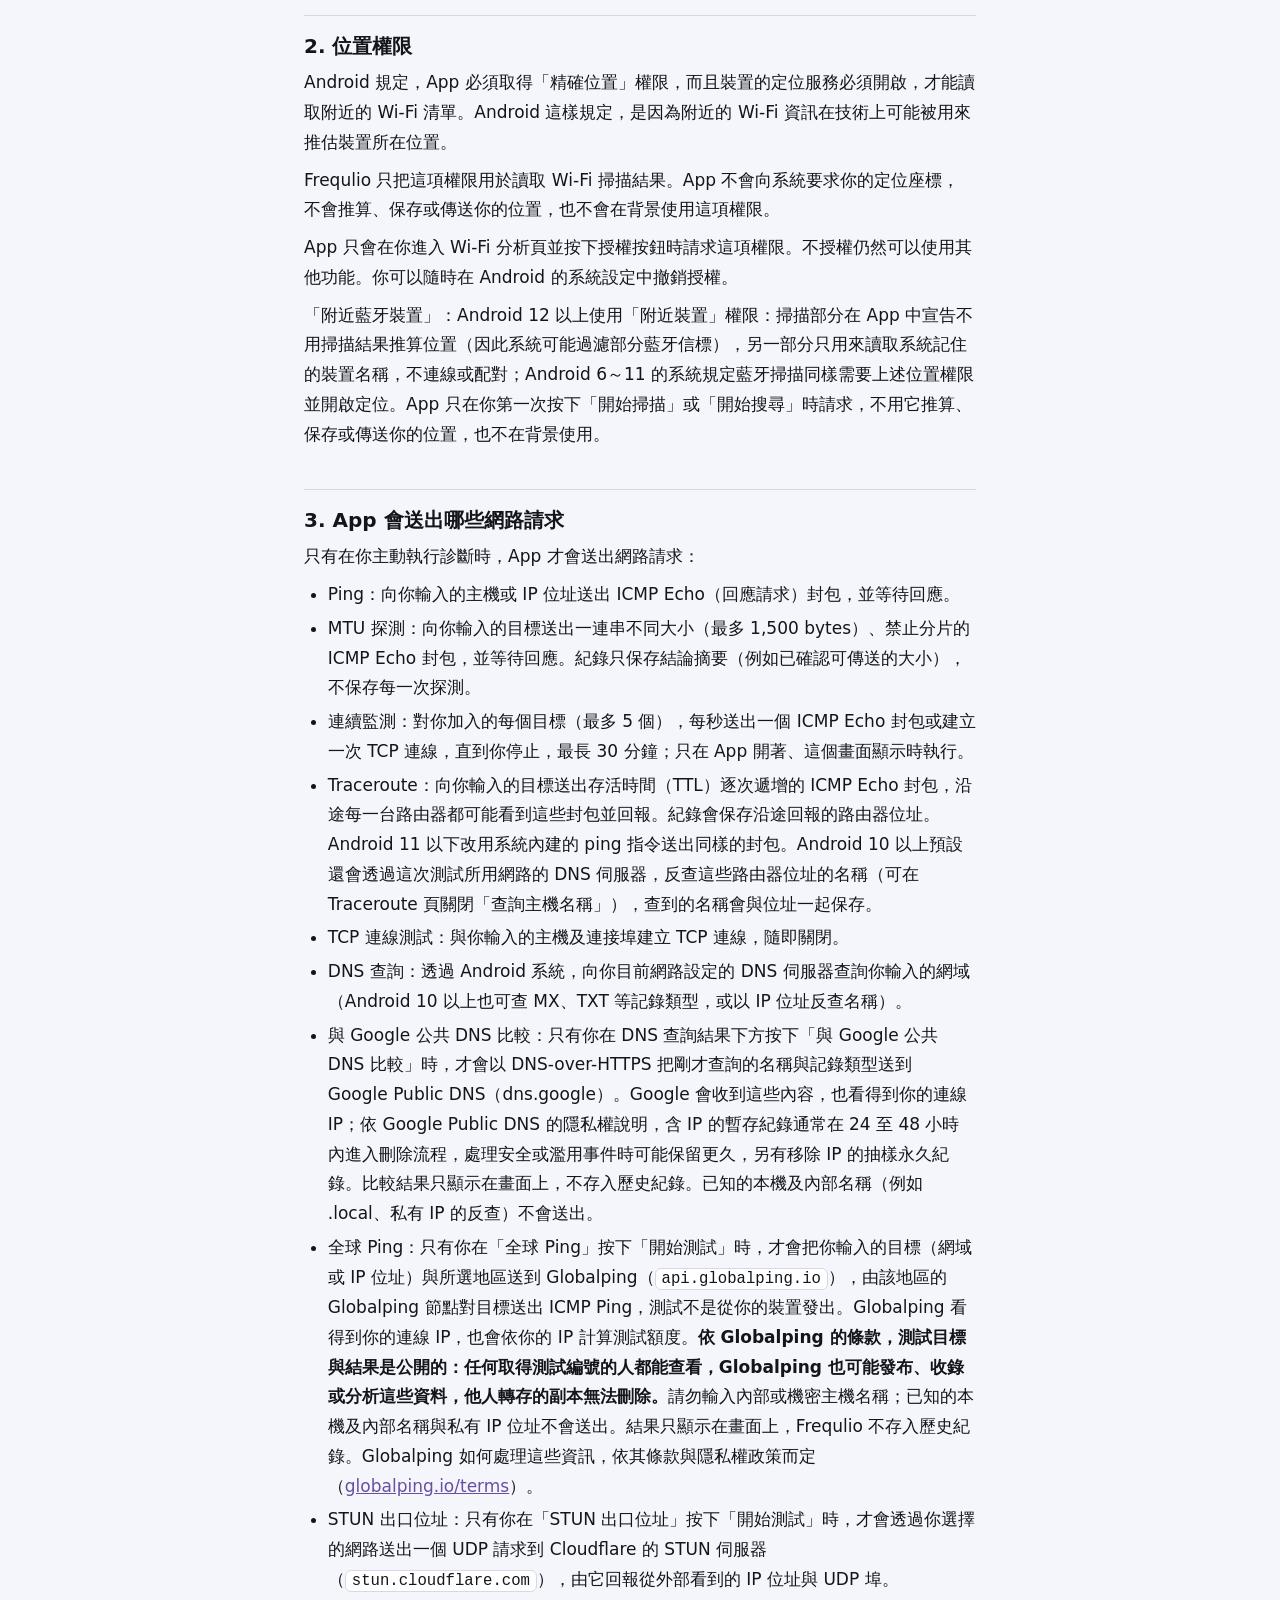
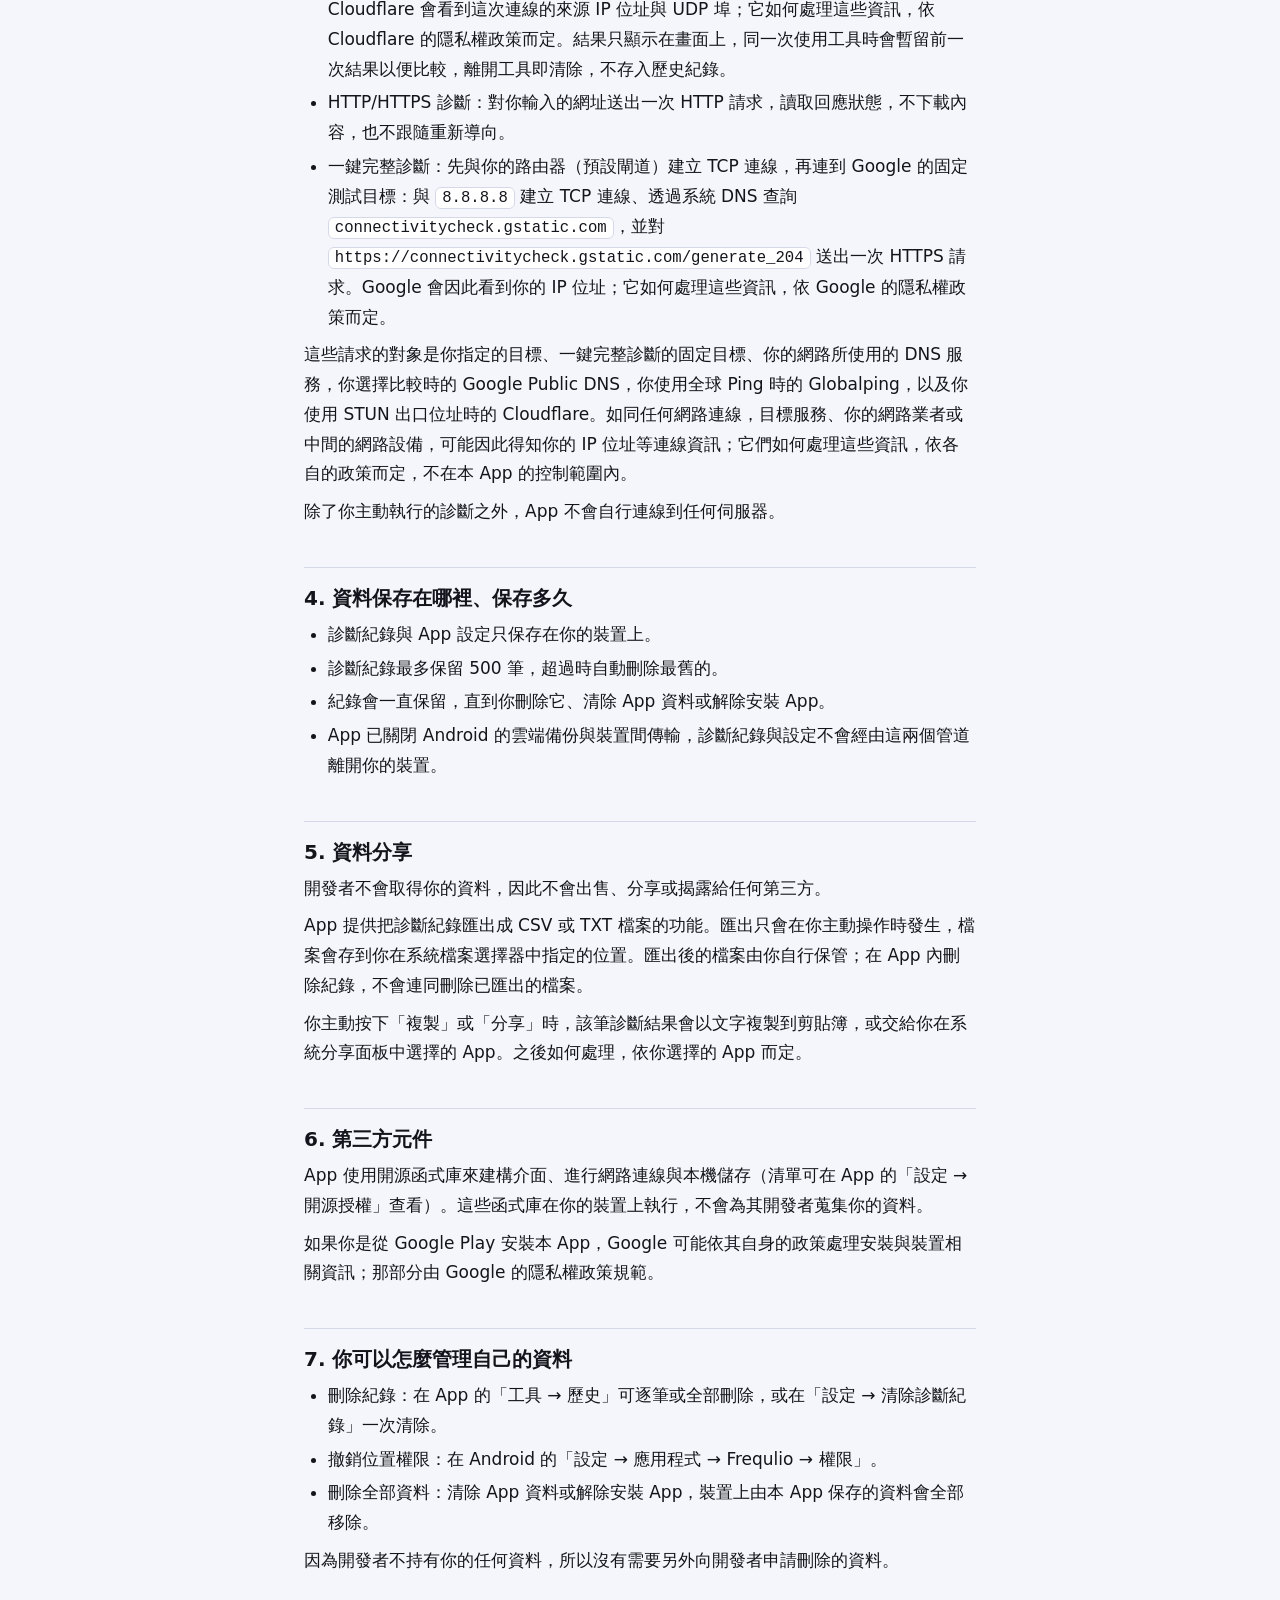
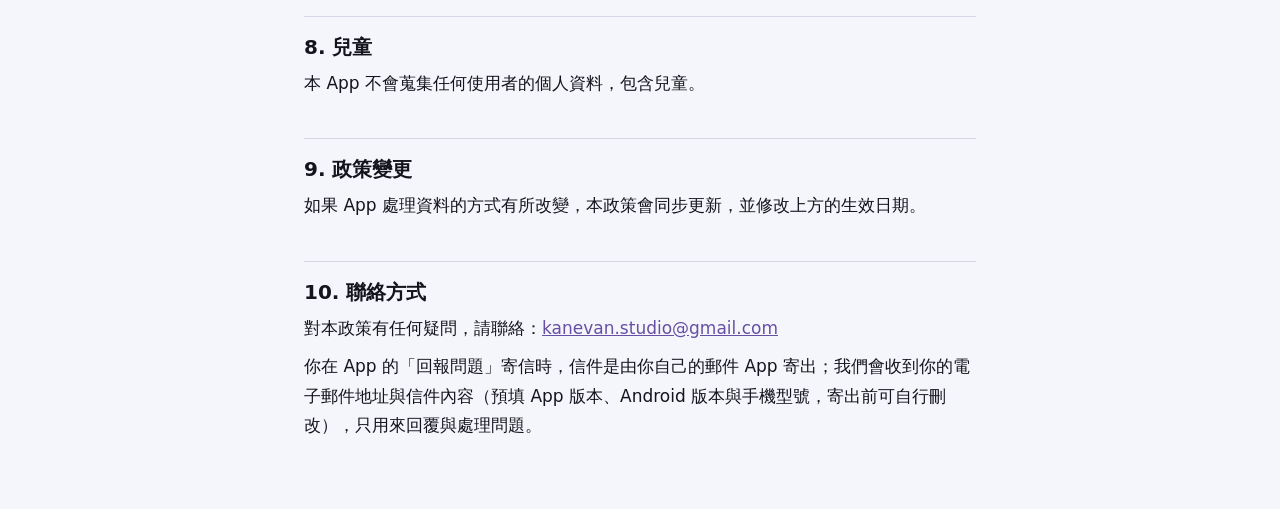
==== commit e563b3fb: "隱私權政策：新增 Wake-on-LAN 與常用裝置說明（生效 11-26）" ====
--- a/index.html
+++ b/index.html
@@ -40,6 +40,7 @@
 <p>結果只顯示在畫面上、保留在記憶體中供你查看本輪結果；不寫入診斷歷史、不能分享或匯出，也不會傳送到開發者或其他地方。離開這個工具就清除；App 切到背景、離開工具或 Wi-Fi 變更時停止掃描。這項功能不需要額外權限。</p>
 <p>「上游位址轉換」檢查（在「STUN 出口位址」工具內）：使用者手動執行檢查時，Frequlio 會在區域網路內向路由器查詢 WAN IPv4（UPnP），並透過 Cloudflare STUN 取得本次出口位址，在手機上比較兩者。查詢只送往目前 Wi-Fi 的預設閘道；結果不寫入診斷歷史，離開工具就清除。</p>
 <p>「連接埠檢查」：你手動執行檢查時，Frequlio 會從這支手機對你選的區網裝置（只限目前 Wi-Fi 同一網段）嘗試建立 TCP 連線，不傳送資料。結果只留在手機記憶體，不寫入診斷歷史、不能分享或匯出，也不會傳送到開發者或其他地方；離開工具就清除。</p>
+<p>「Wake-on-LAN」：使用 Wake-on-LAN 時，Frequlio 會透過目前的 Wi-Fi 傳送喚醒封包。若你選擇儲存常用裝置，其名稱、MAC 位址與連接埠只保存在本機，可隨時刪除；不會寫入診斷歷史或匯出，也不會傳送到開發者或其他地方。</p>
 <p>「區網裝置標籤」：只有在你按下「儲存標籤」後，Frequlio 才會在本機保存你取的標籤（最多 100 筆），以及用來在下次掃描認出同一台裝置的識別：該裝置的 UPnP 識別碼、mDNS 服務名稱或 DNS 名稱其中一種，名稱類的另記下區網路由器的 UPnP 識別碼。你可以在「設定 → 區網裝置標籤」逐筆刪除或全部清除；「清除診斷紀錄」不會清除標籤。標籤不會寫入診斷歷史或匯出檔，也不會傳送到任何地方。</p>
 
 <h3>目前網路的連線資訊</h3>
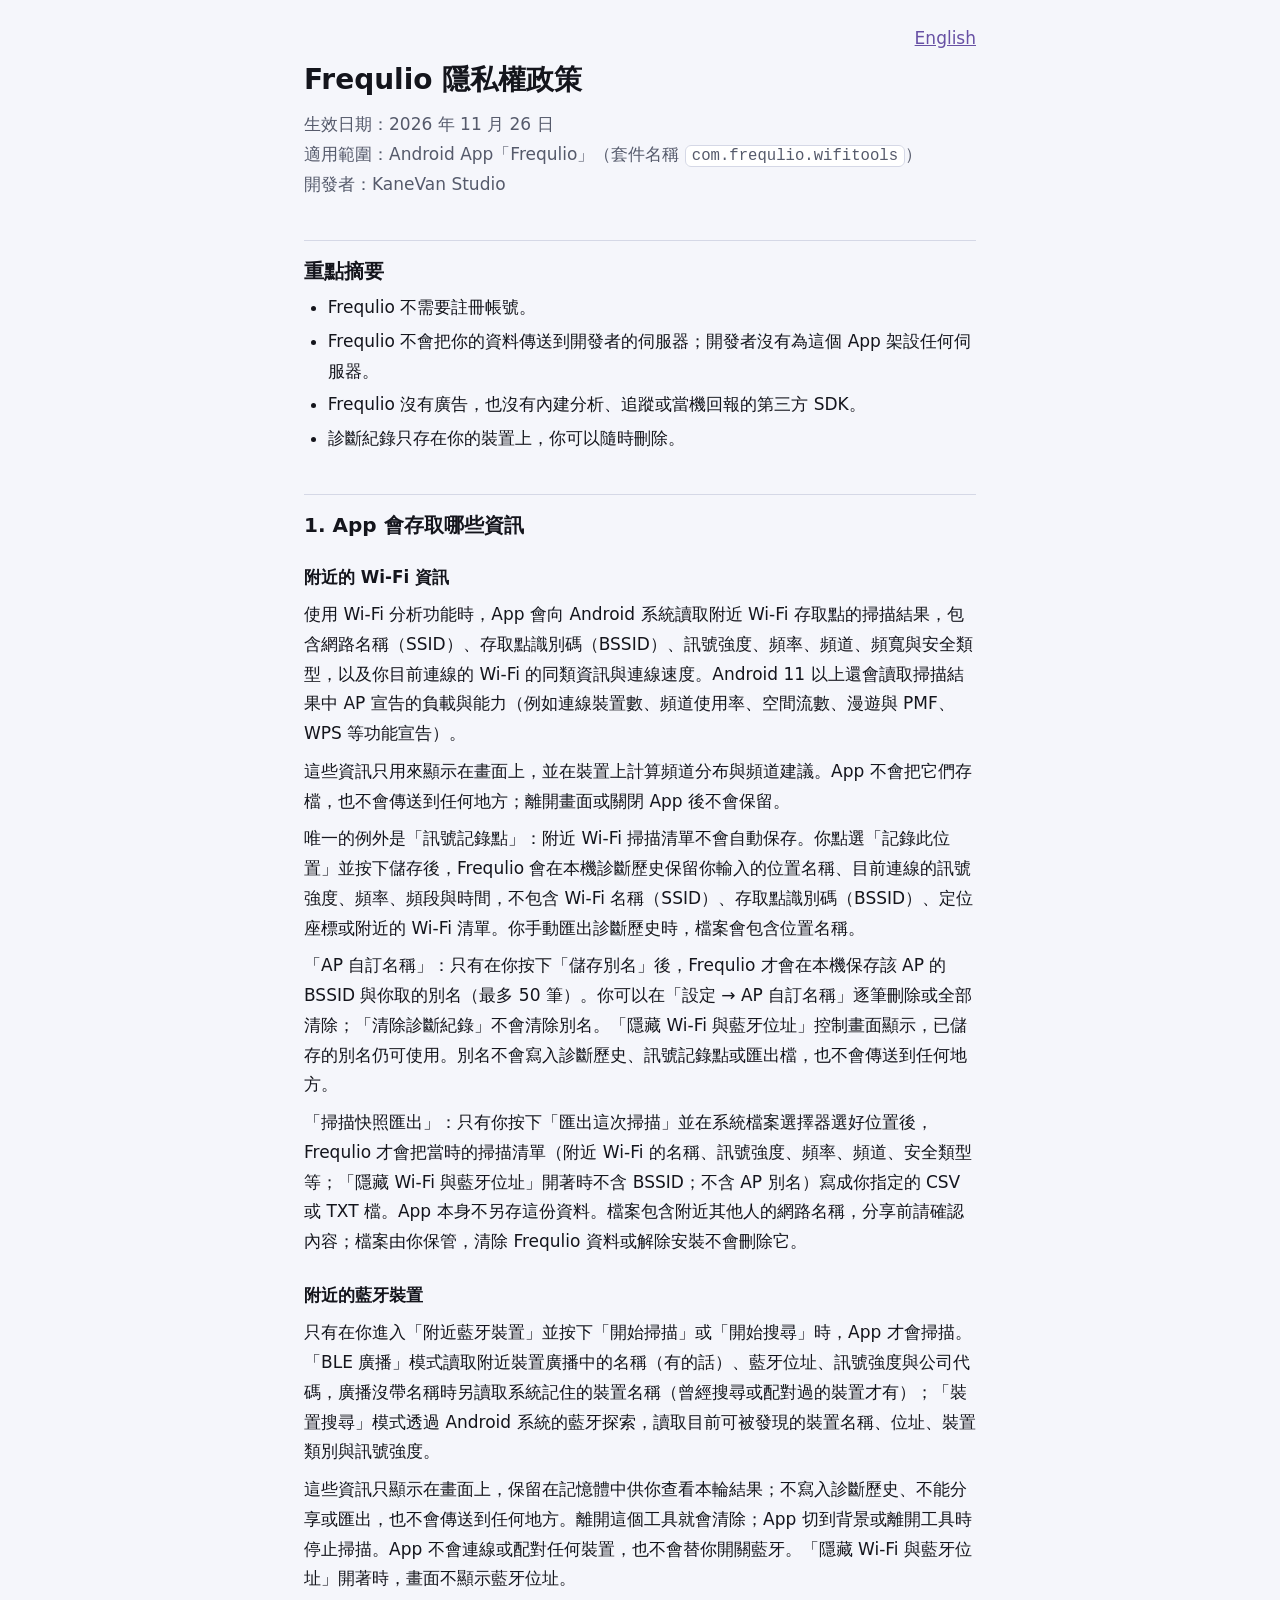
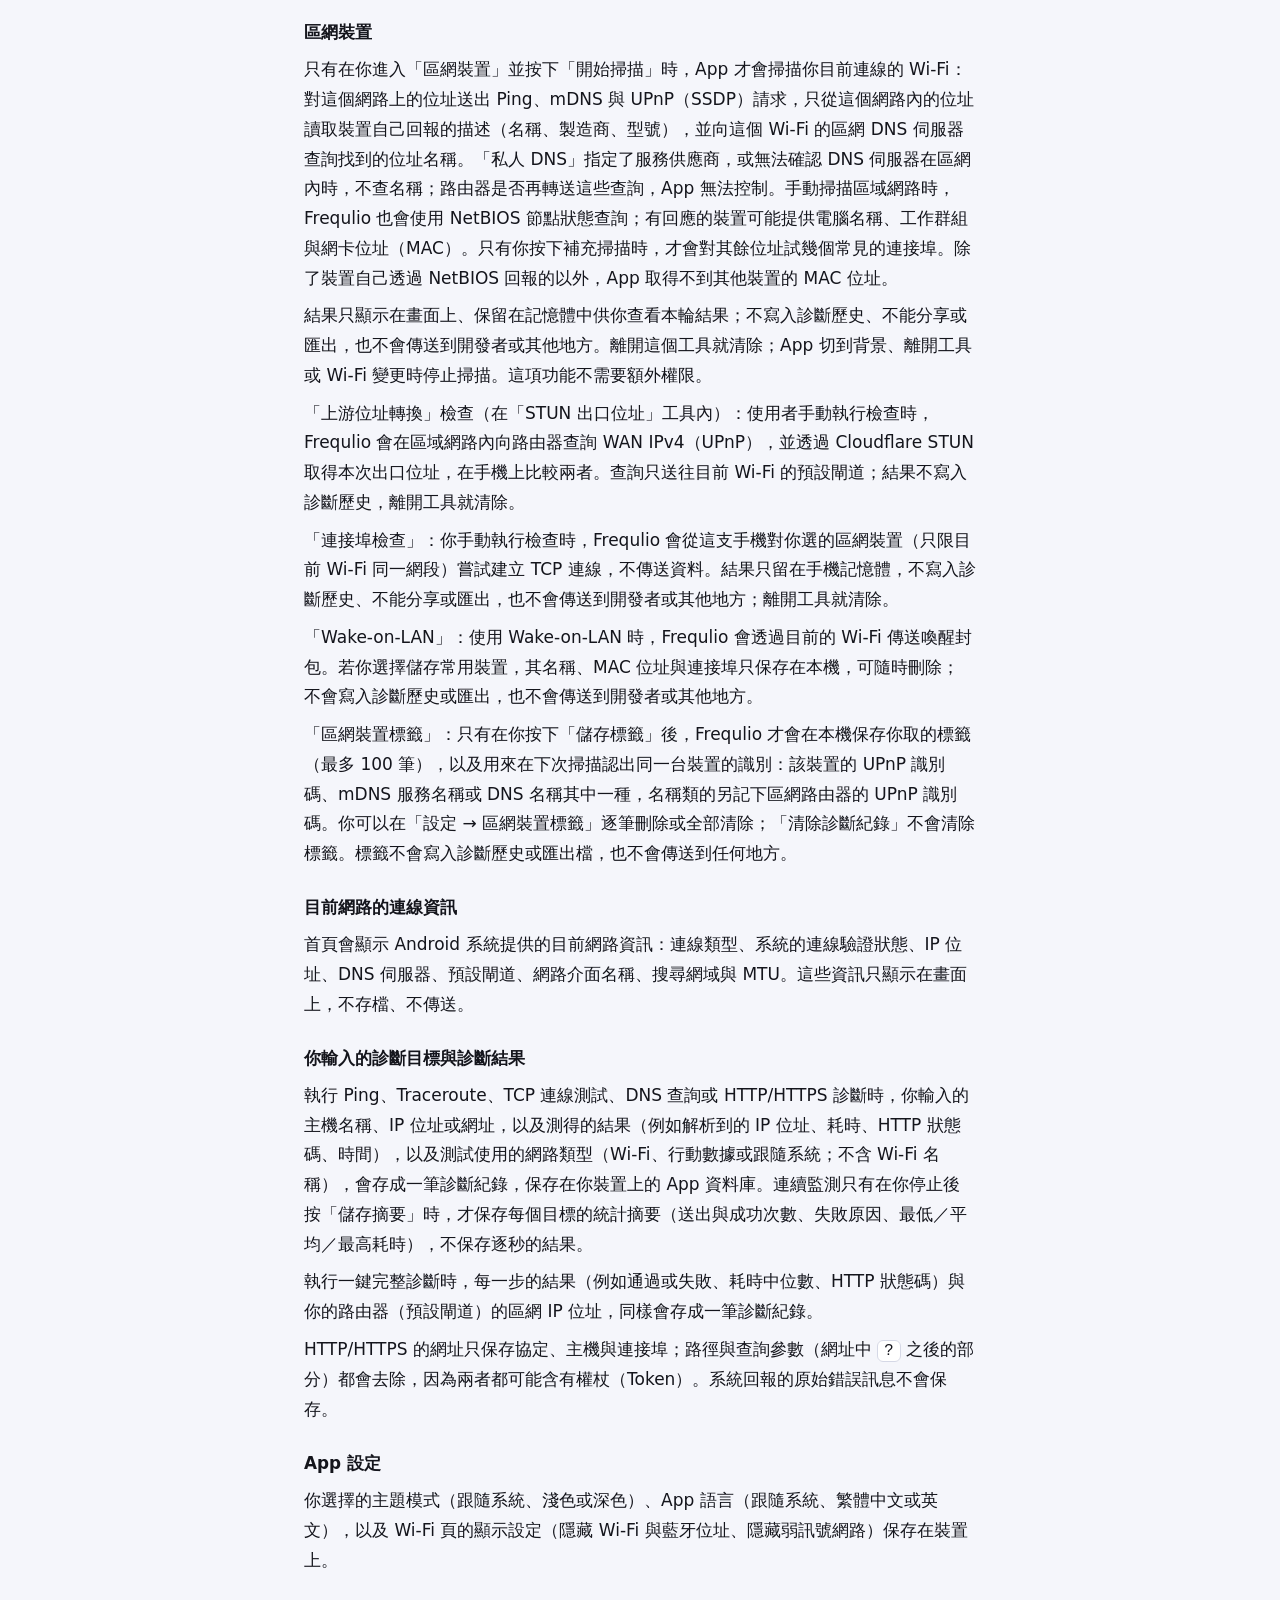
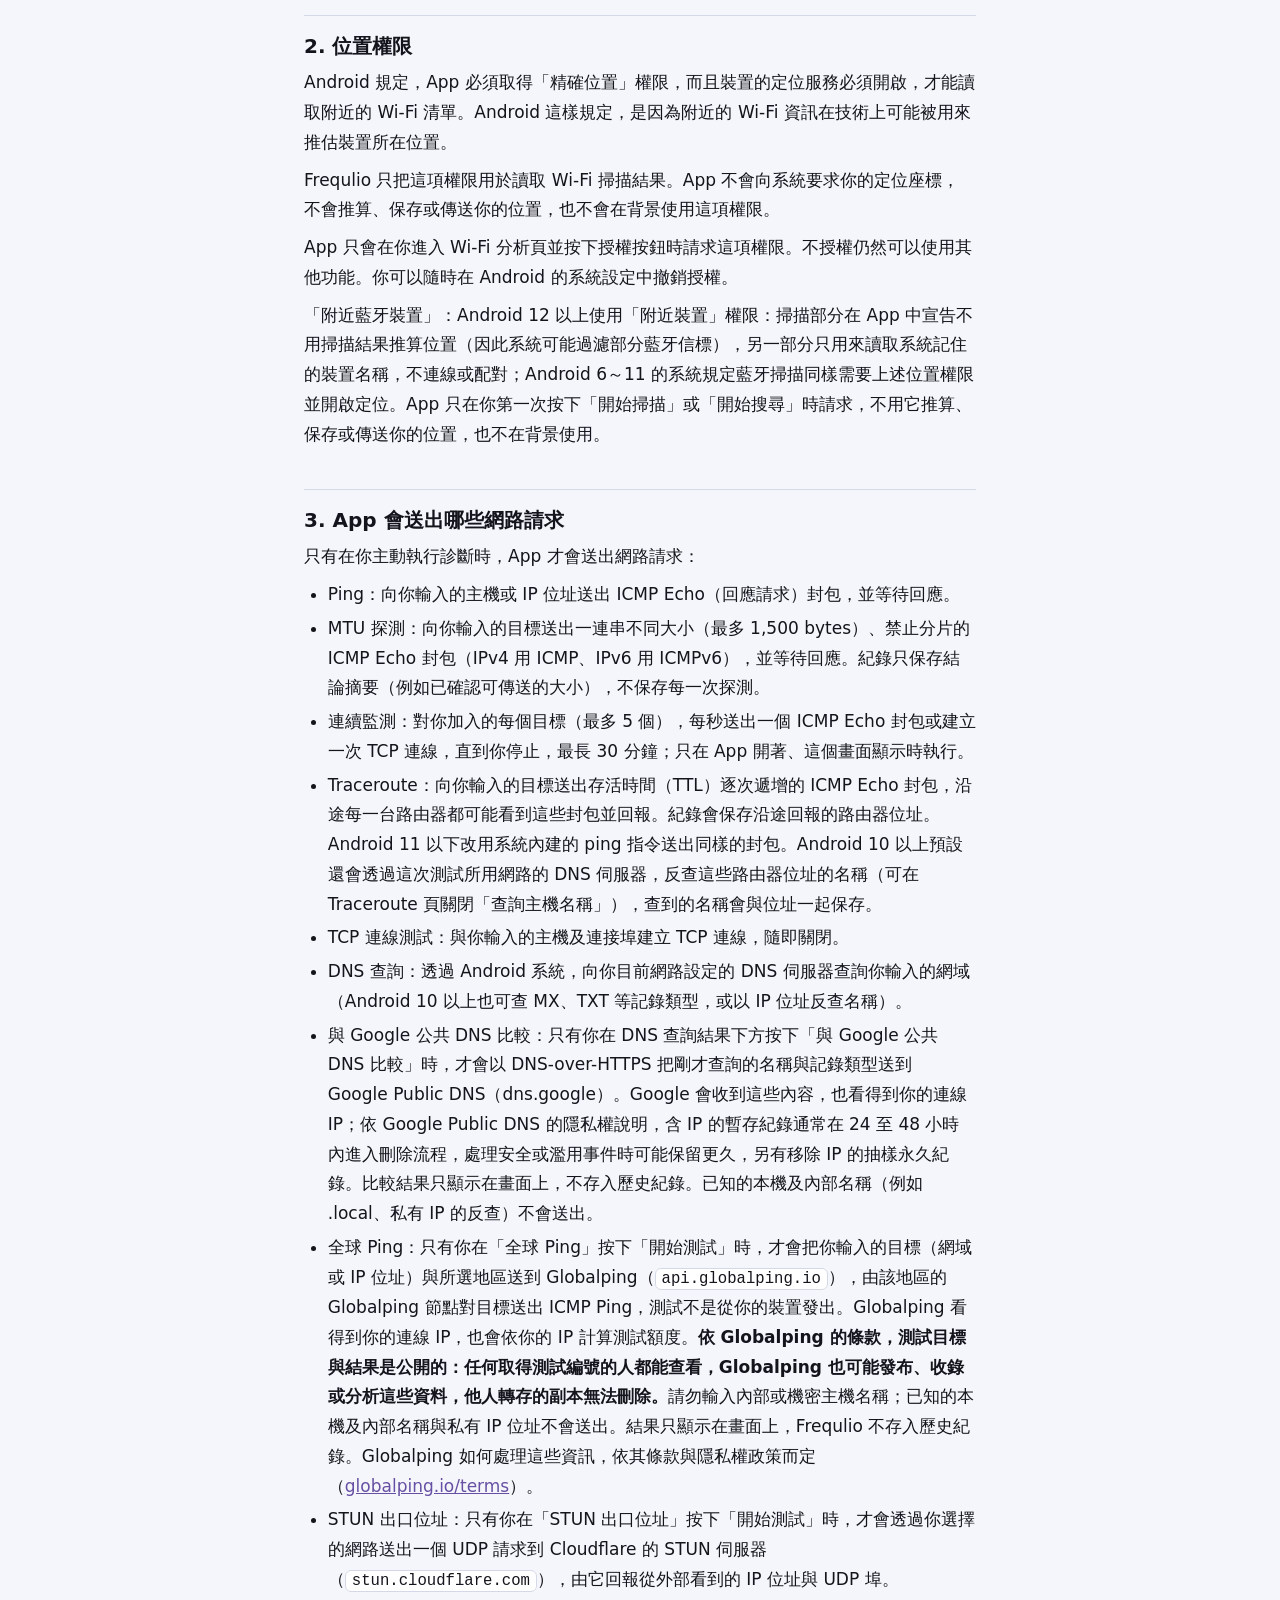
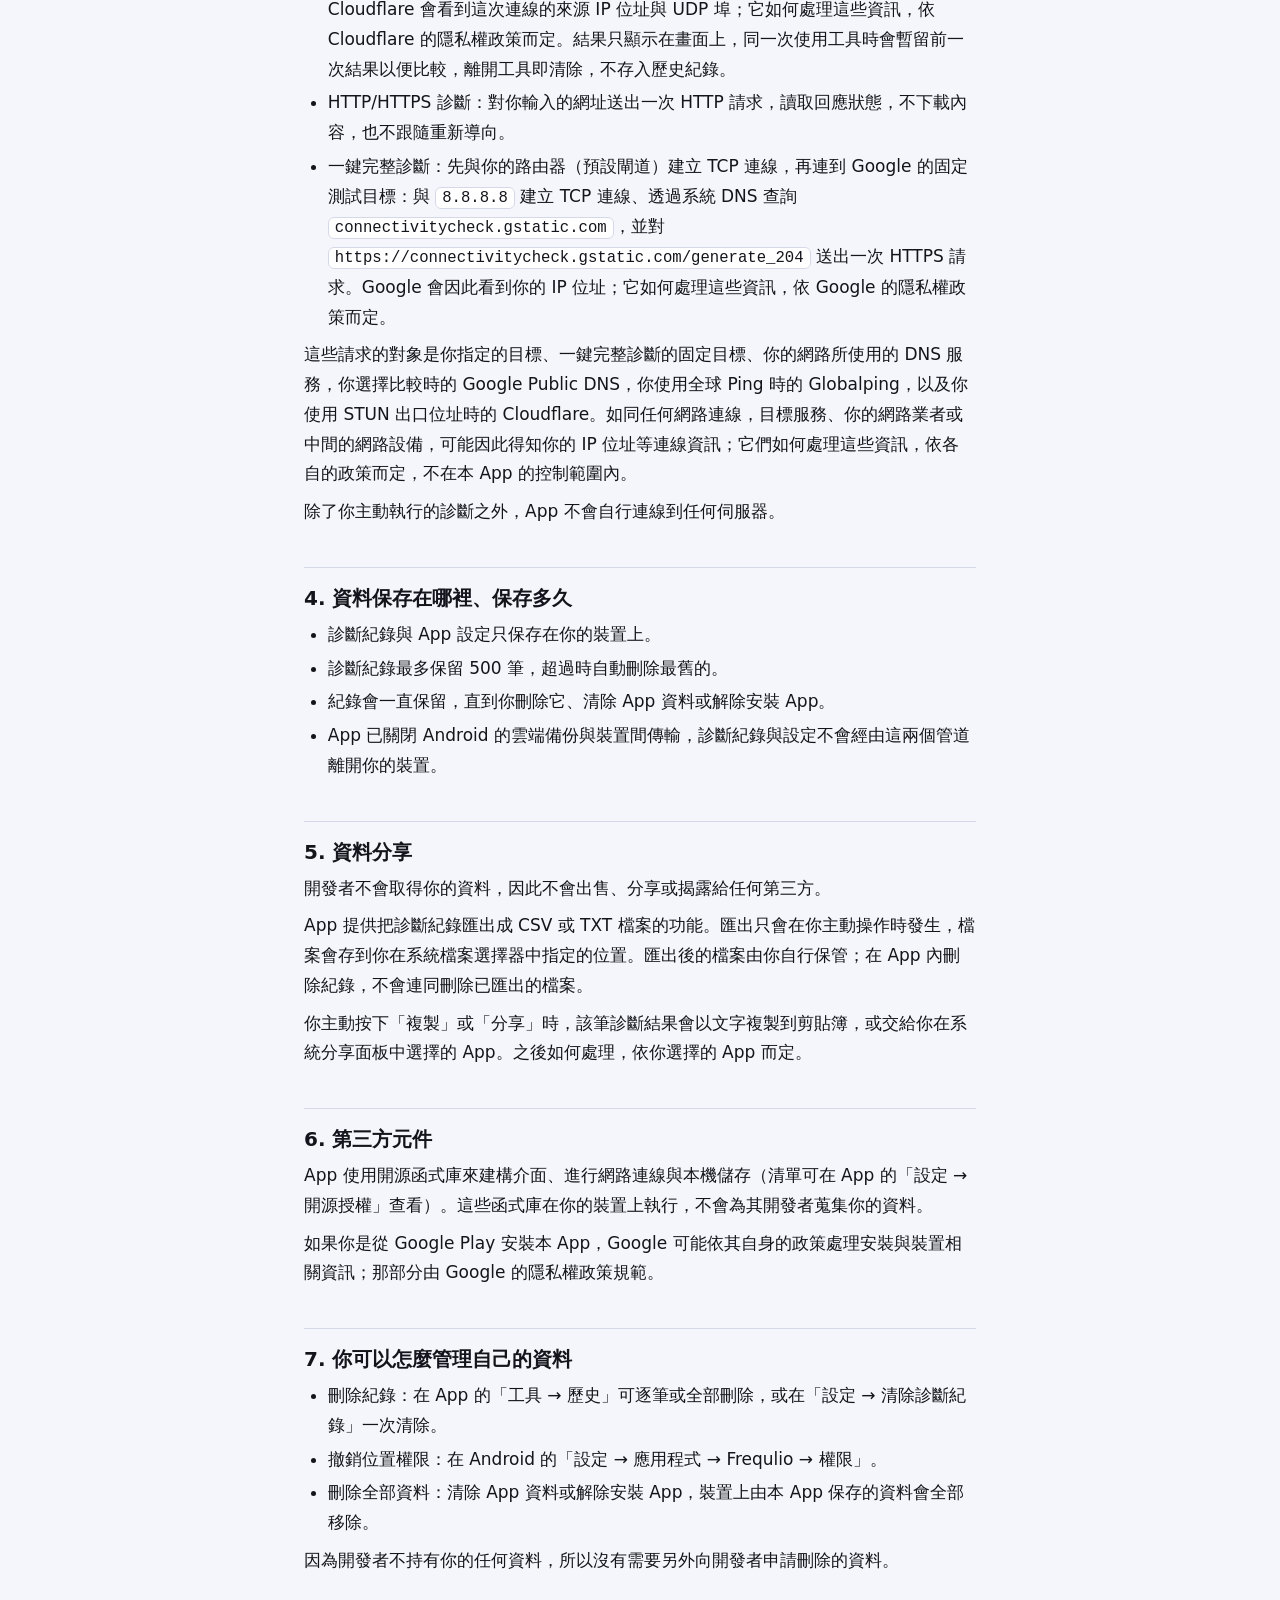
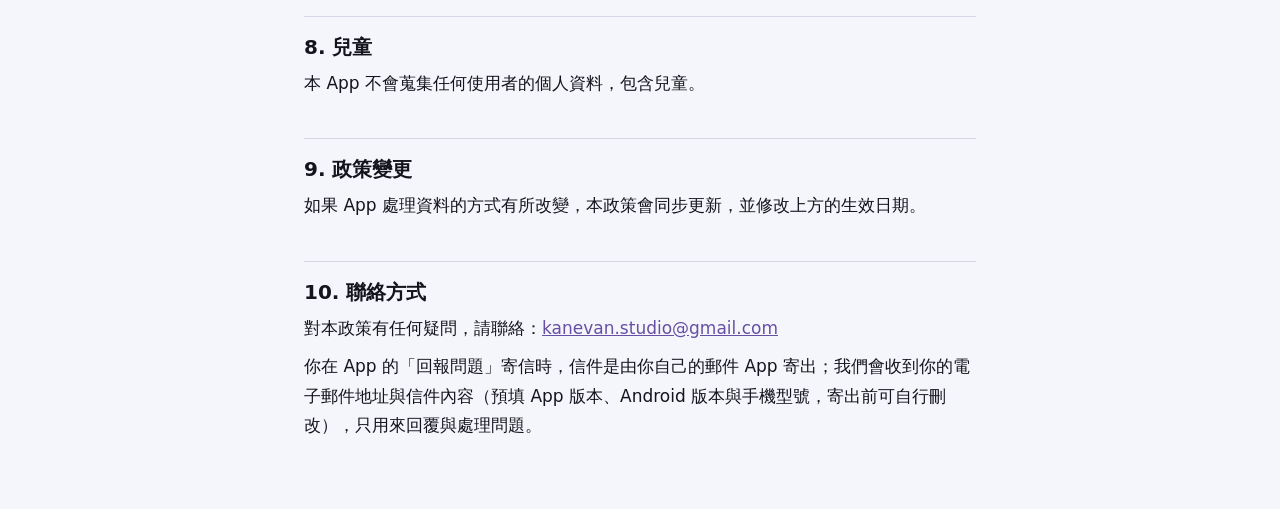
==== commit 3b029b96: "隱私權政策：MTU 探測註明 IPv4／IPv6" ====
--- a/index.html
+++ b/index.html
@@ -64,7 +64,7 @@
 <p>只有在你主動執行診斷時，App 才會送出網路請求：</p>
 <ul>
 <li>Ping：向你輸入的主機或 IP 位址送出 ICMP Echo（回應請求）封包，並等待回應。</li>
-<li>MTU 探測：向你輸入的目標送出一連串不同大小（最多 1,500 bytes）、禁止分片的 ICMP Echo 封包，並等待回應。紀錄只保存結論摘要（例如已確認可傳送的大小），不保存每一次探測。</li>
+<li>MTU 探測：向你輸入的目標送出一連串不同大小（最多 1,500 bytes）、禁止分片的 ICMP Echo 封包（IPv4 用 ICMP、IPv6 用 ICMPv6），並等待回應。紀錄只保存結論摘要（例如已確認可傳送的大小），不保存每一次探測。</li>
 <li>連續監測：對你加入的每個目標（最多 5 個），每秒送出一個 ICMP Echo 封包或建立一次 TCP 連線，直到你停止，最長 30 分鐘；只在 App 開著、這個畫面顯示時執行。</li>
 <li>Traceroute：向你輸入的目標送出存活時間（TTL）逐次遞增的 ICMP Echo 封包，沿途每一台路由器都可能看到這些封包並回報。紀錄會保存沿途回報的路由器位址。Android 11 以下改用系統內建的 ping 指令送出同樣的封包。Android 10 以上預設還會透過這次測試所用網路的 DNS 伺服器，反查這些路由器位址的名稱（可在 Traceroute 頁關閉「查詢主機名稱」），查到的名稱會與位址一起保存。</li>
 <li>TCP 連線測試：與你輸入的主機及連接埠建立 TCP 連線，隨即關閉。</li>
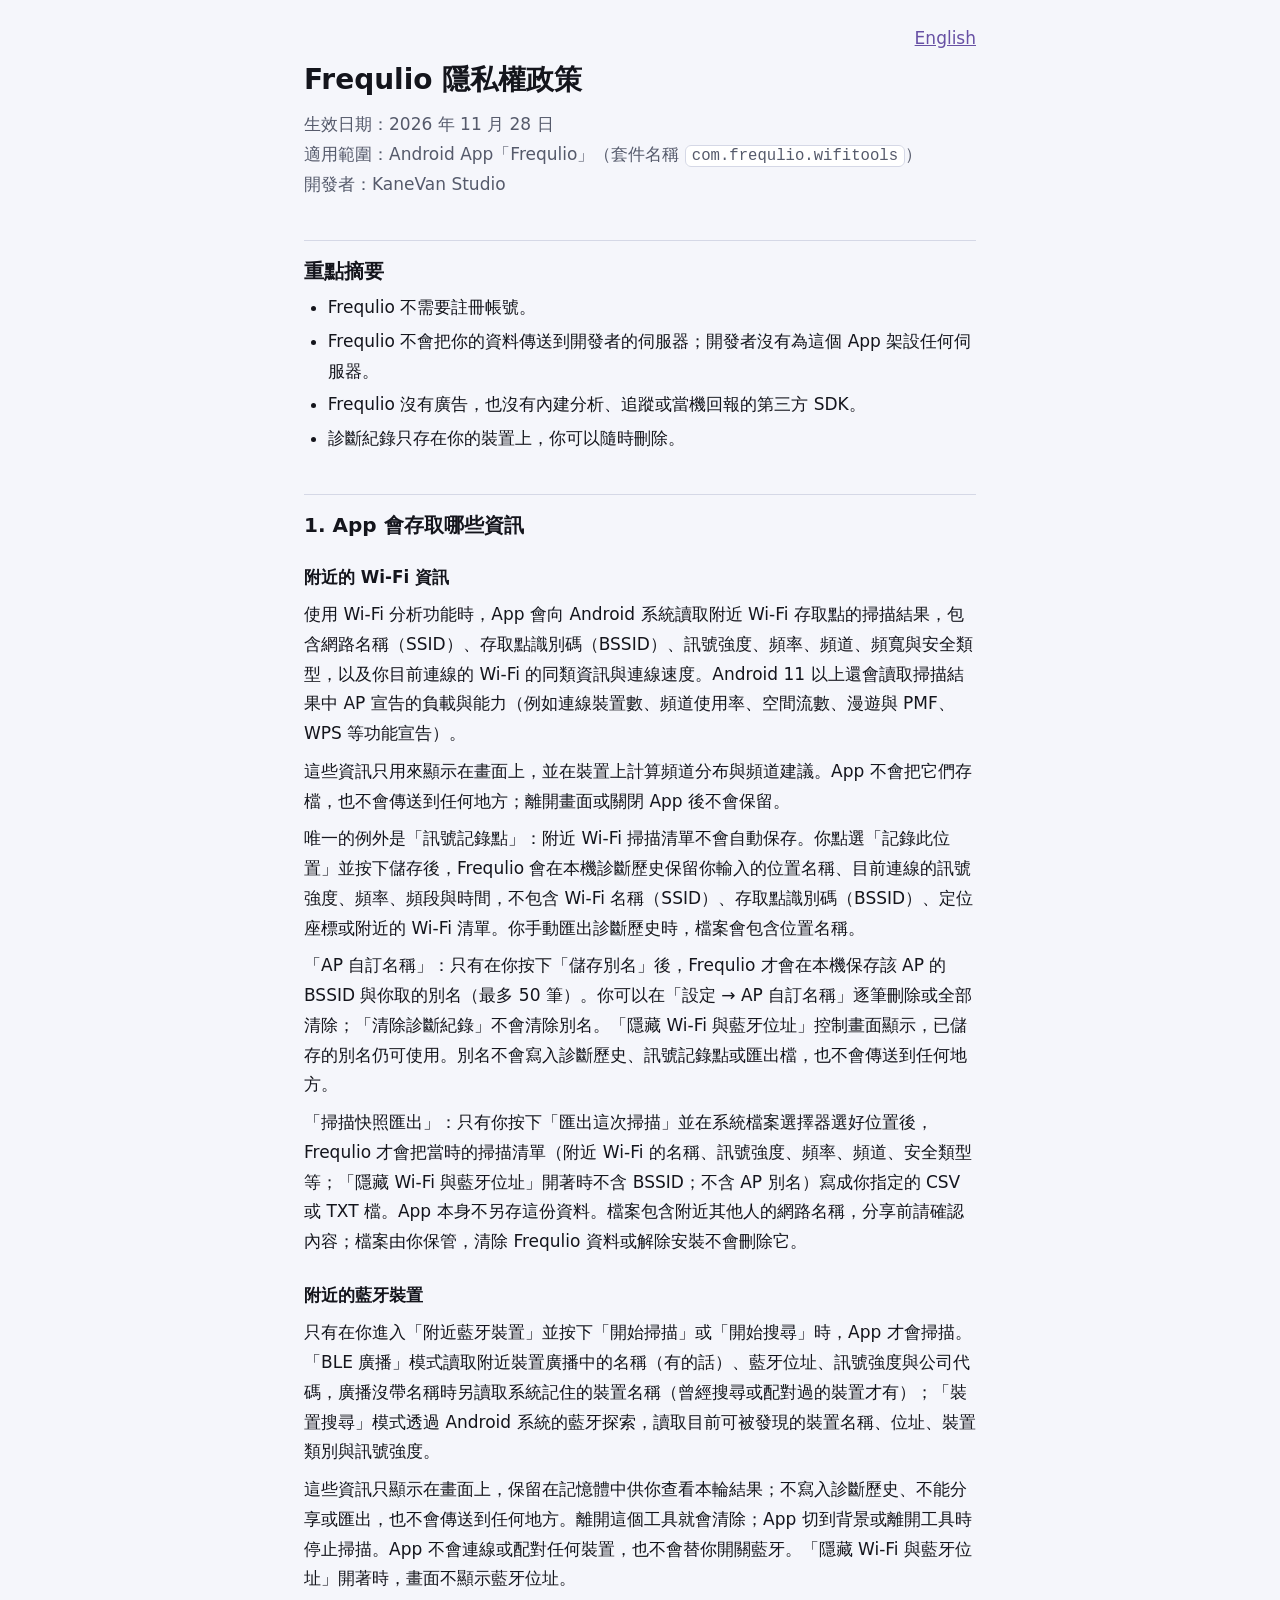
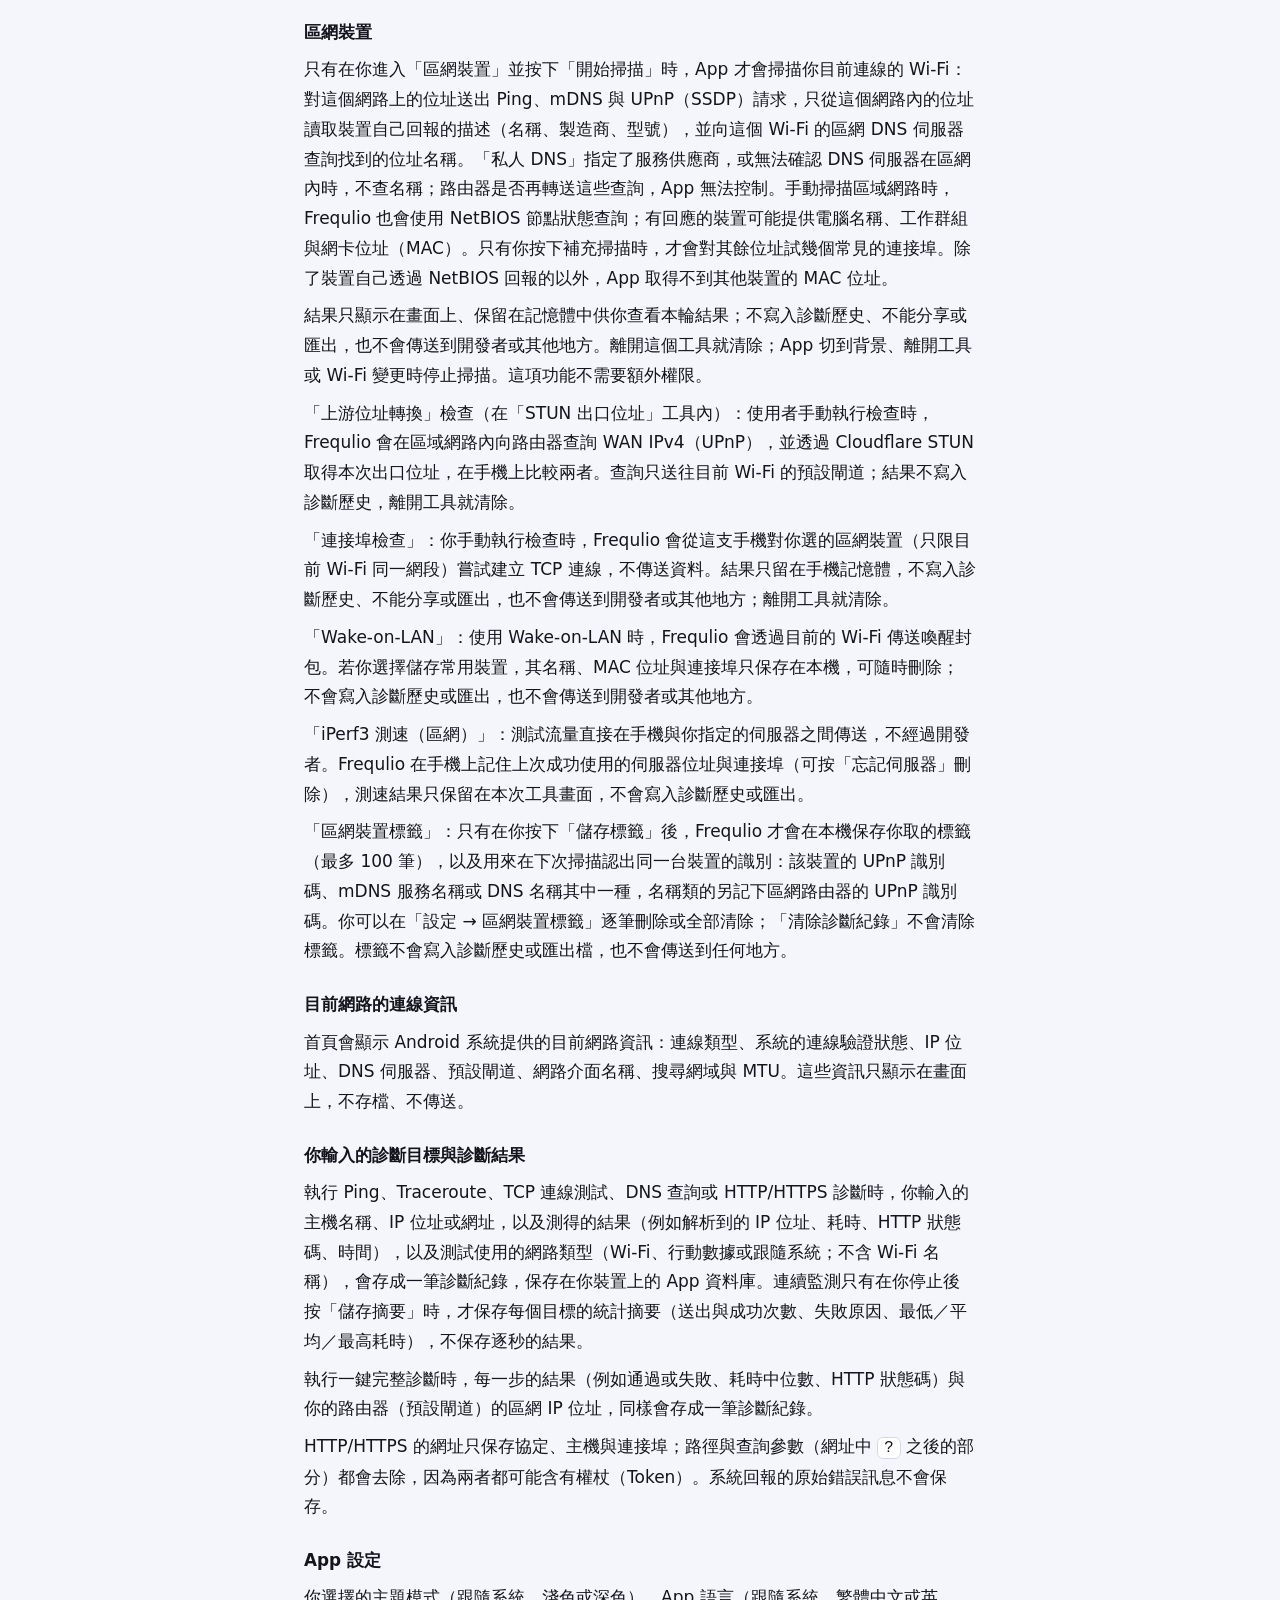
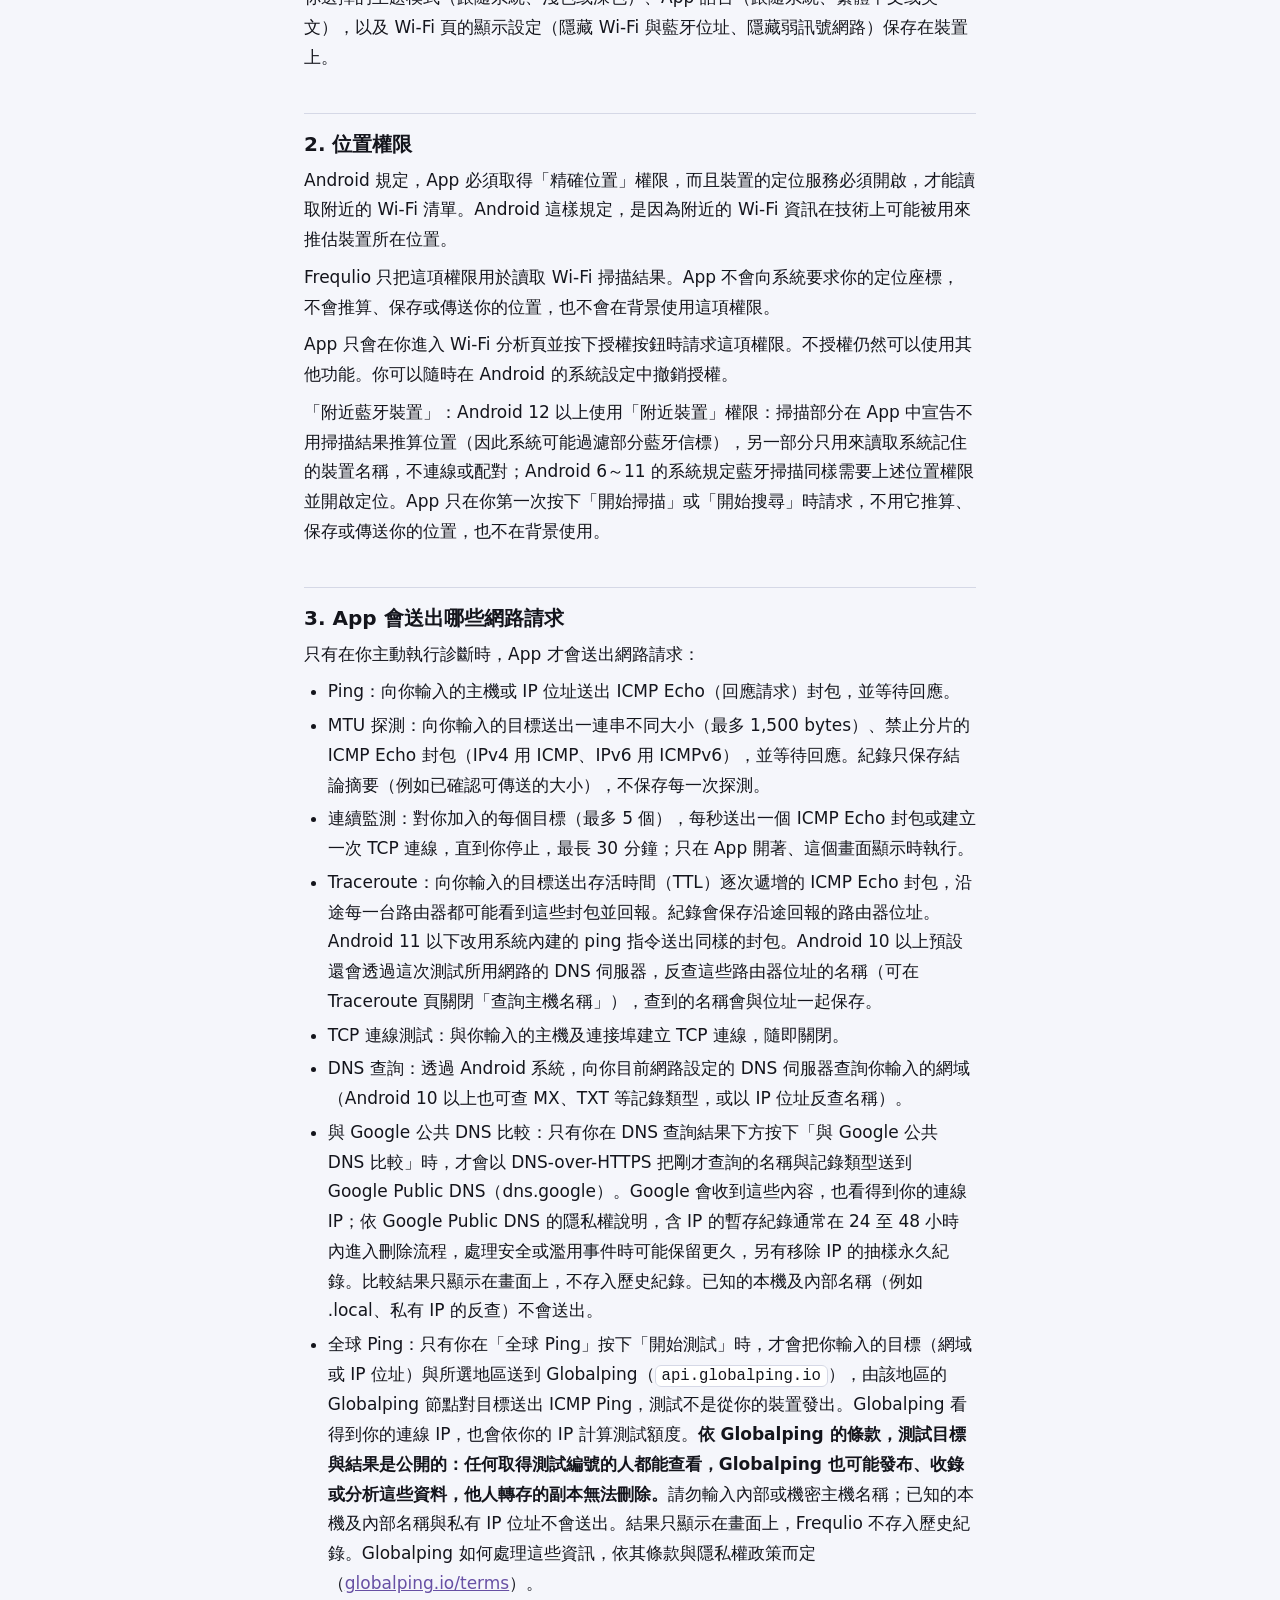
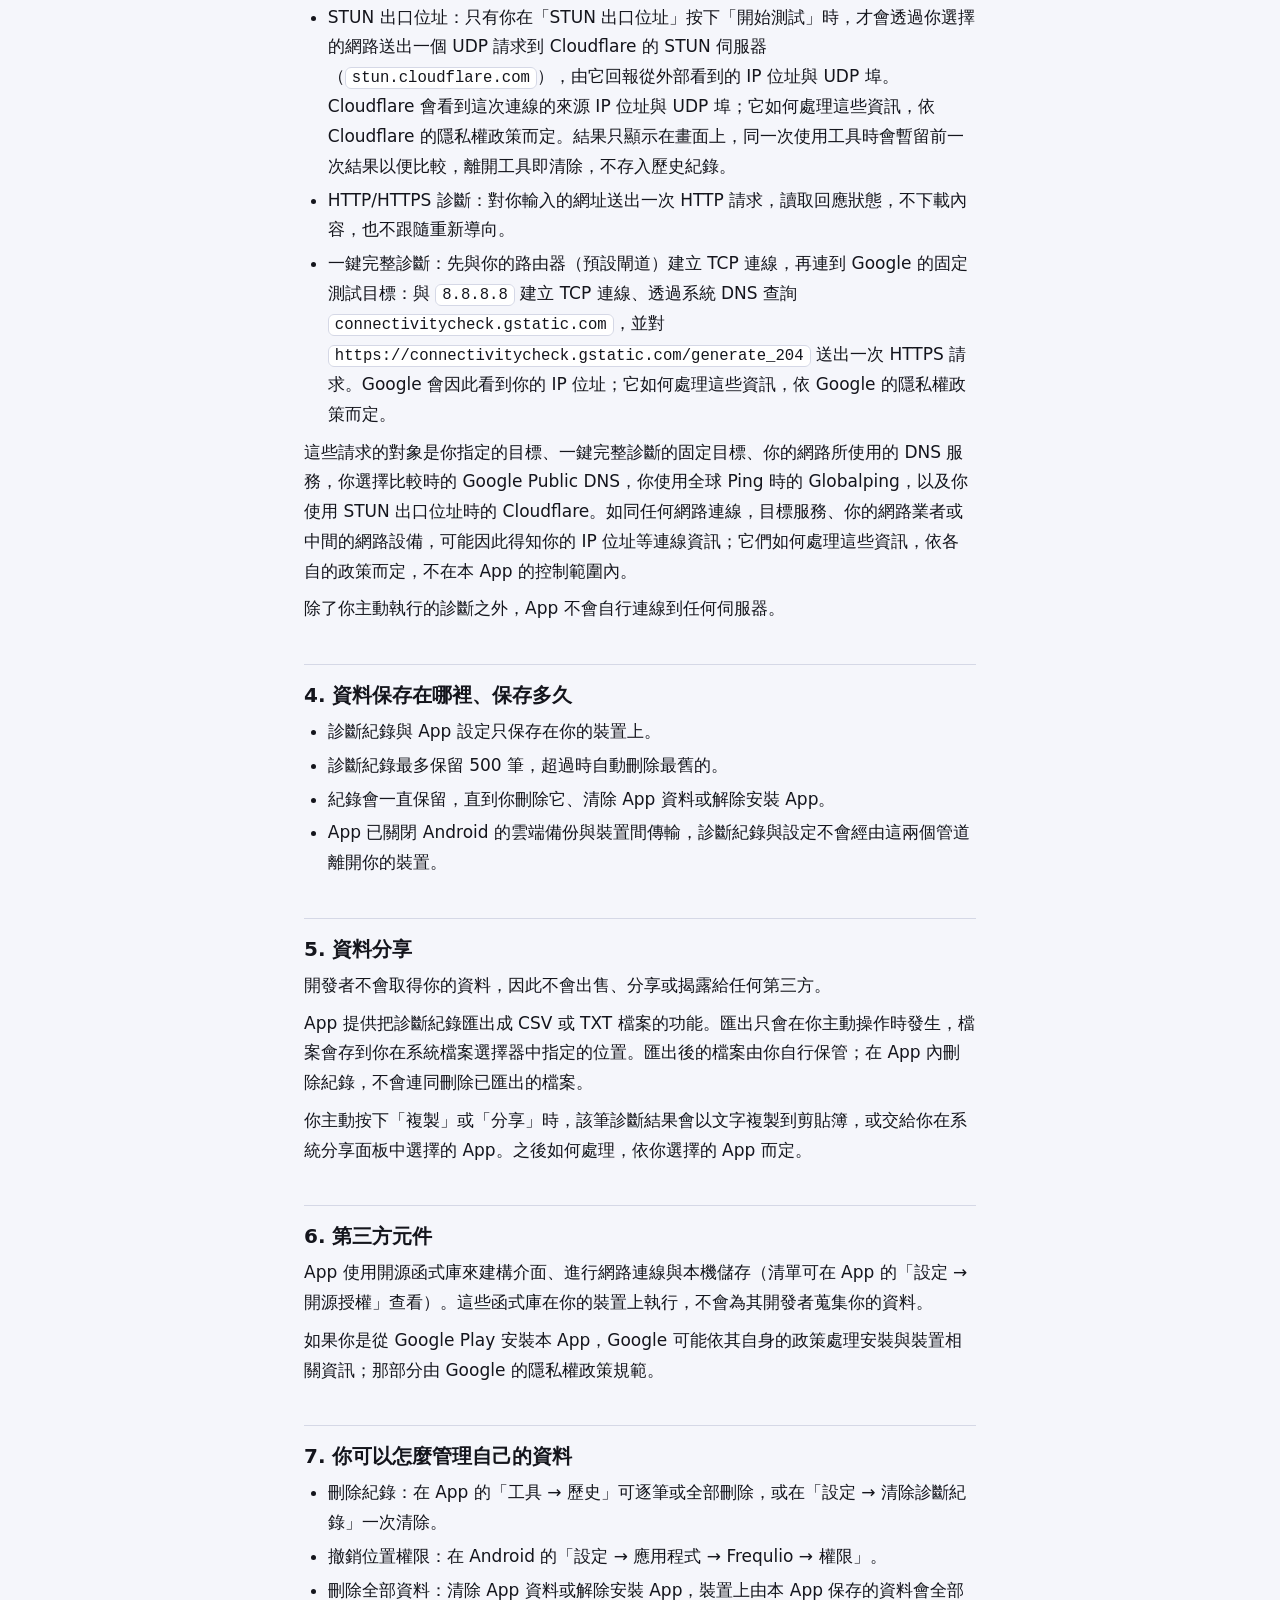
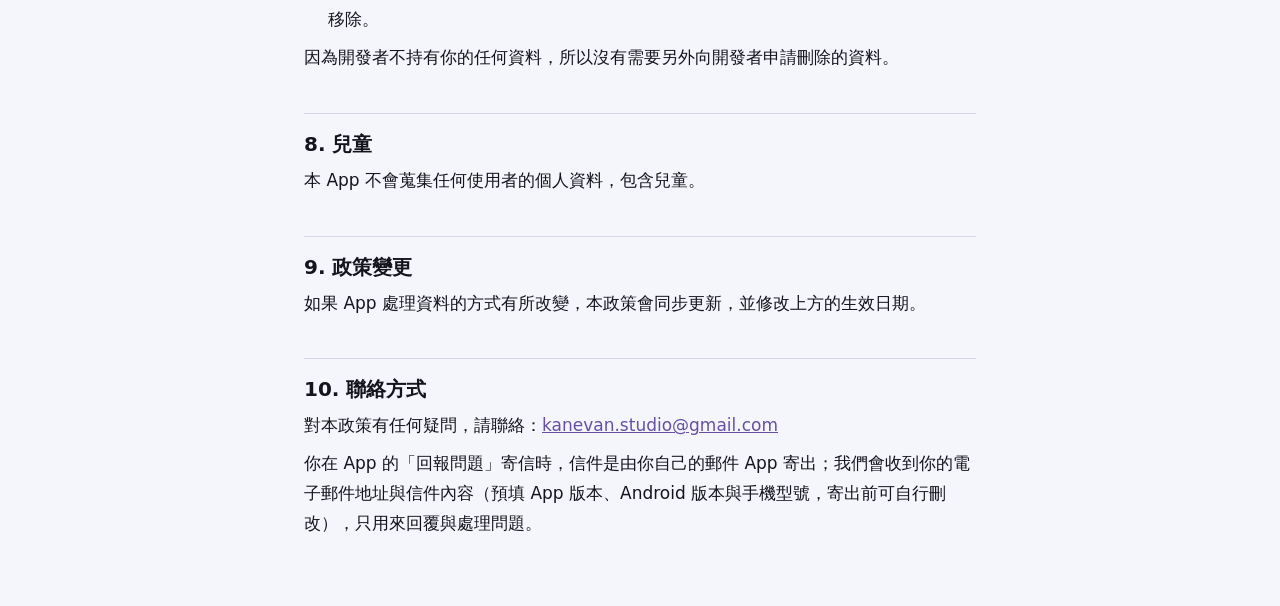
==== commit 7ea6c43d: "新增 iPerf3 區網測速段落，生效日期改為 2026-11-28 Co-Authored-By: Claude Opus 5.5 <noreply@anthropic.com>" ====
--- a/index.html
+++ b/index.html
@@ -10,7 +10,7 @@
 <main>
 <p class="lang"><a href="en.html" lang="en">English</a></p>
 <h1>Frequlio 隱私權政策</h1>
-<p class="meta">生效日期：2026 年 11 月 26 日<br>
+<p class="meta">生效日期：2026 年 11 月 28 日<br>
 適用範圍：Android App「Frequlio」（套件名稱 <code>com.frequlio.wifitools</code>）<br>
 開發者：KaneVan Studio</p>
 
@@ -41,6 +41,7 @@
 <p>「上游位址轉換」檢查（在「STUN 出口位址」工具內）：使用者手動執行檢查時，Frequlio 會在區域網路內向路由器查詢 WAN IPv4（UPnP），並透過 Cloudflare STUN 取得本次出口位址，在手機上比較兩者。查詢只送往目前 Wi-Fi 的預設閘道；結果不寫入診斷歷史，離開工具就清除。</p>
 <p>「連接埠檢查」：你手動執行檢查時，Frequlio 會從這支手機對你選的區網裝置（只限目前 Wi-Fi 同一網段）嘗試建立 TCP 連線，不傳送資料。結果只留在手機記憶體，不寫入診斷歷史、不能分享或匯出，也不會傳送到開發者或其他地方；離開工具就清除。</p>
 <p>「Wake-on-LAN」：使用 Wake-on-LAN 時，Frequlio 會透過目前的 Wi-Fi 傳送喚醒封包。若你選擇儲存常用裝置，其名稱、MAC 位址與連接埠只保存在本機，可隨時刪除；不會寫入診斷歷史或匯出，也不會傳送到開發者或其他地方。</p>
+<p>「iPerf3 測速（區網）」：測試流量直接在手機與你指定的伺服器之間傳送，不經過開發者。Frequlio 在手機上記住上次成功使用的伺服器位址與連接埠（可按「忘記伺服器」刪除），測速結果只保留在本次工具畫面，不會寫入診斷歷史或匯出。</p>
 <p>「區網裝置標籤」：只有在你按下「儲存標籤」後，Frequlio 才會在本機保存你取的標籤（最多 100 筆），以及用來在下次掃描認出同一台裝置的識別：該裝置的 UPnP 識別碼、mDNS 服務名稱或 DNS 名稱其中一種，名稱類的另記下區網路由器的 UPnP 識別碼。你可以在「設定 → 區網裝置標籤」逐筆刪除或全部清除；「清除診斷紀錄」不會清除標籤。標籤不會寫入診斷歷史或匯出檔，也不會傳送到任何地方。</p>
 
 <h3>目前網路的連線資訊</h3>
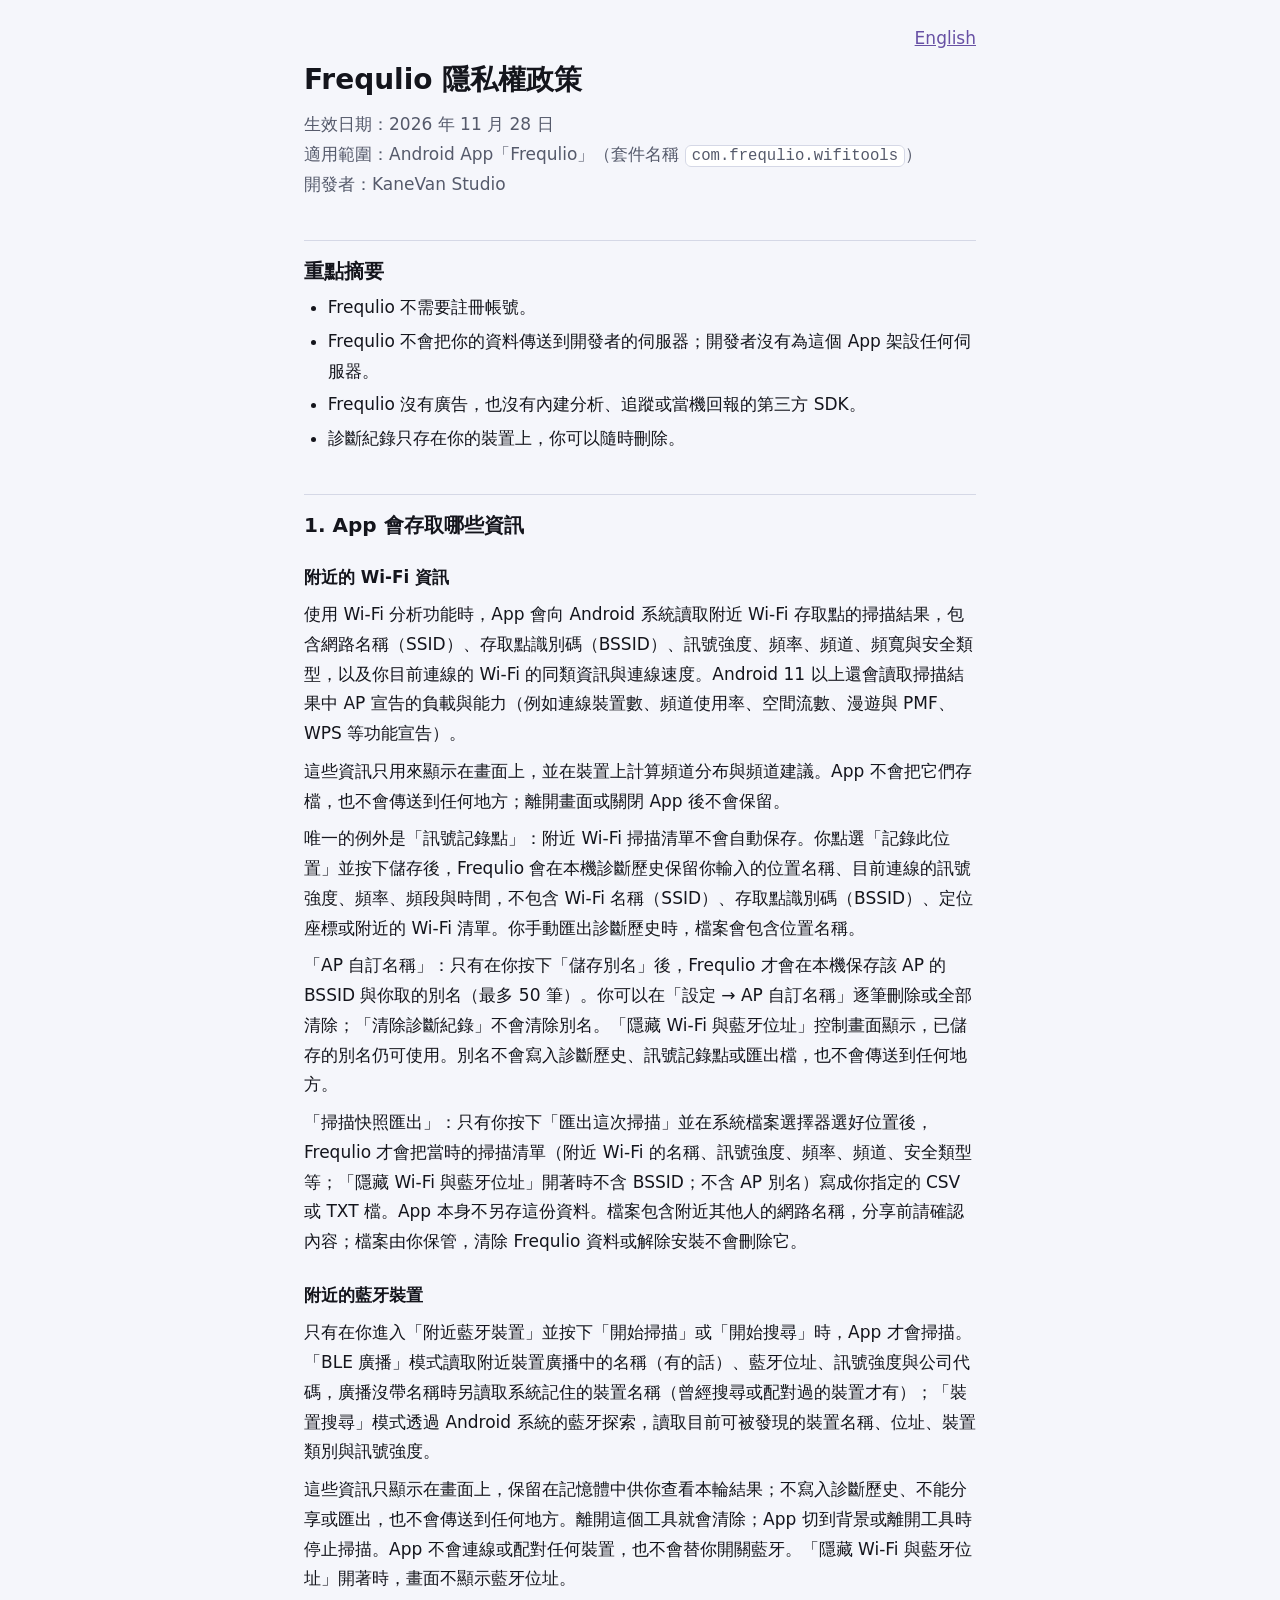
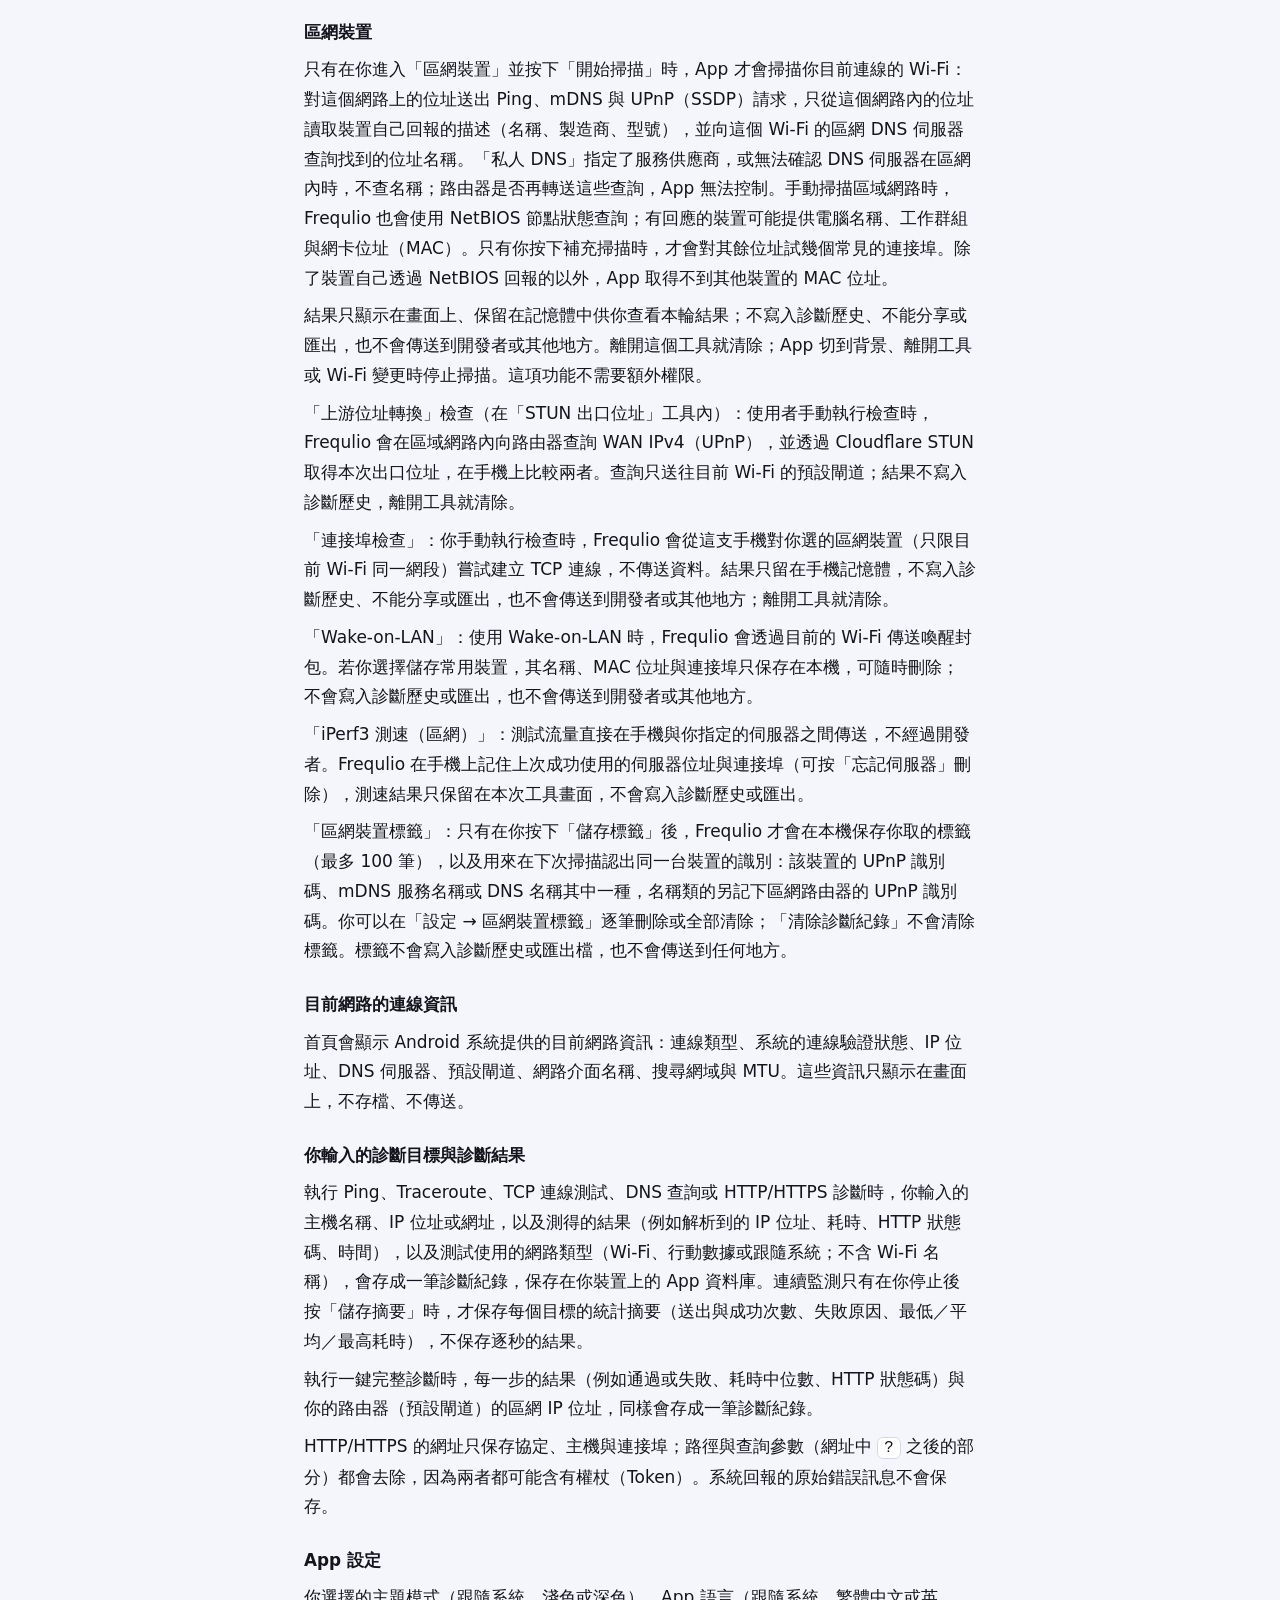
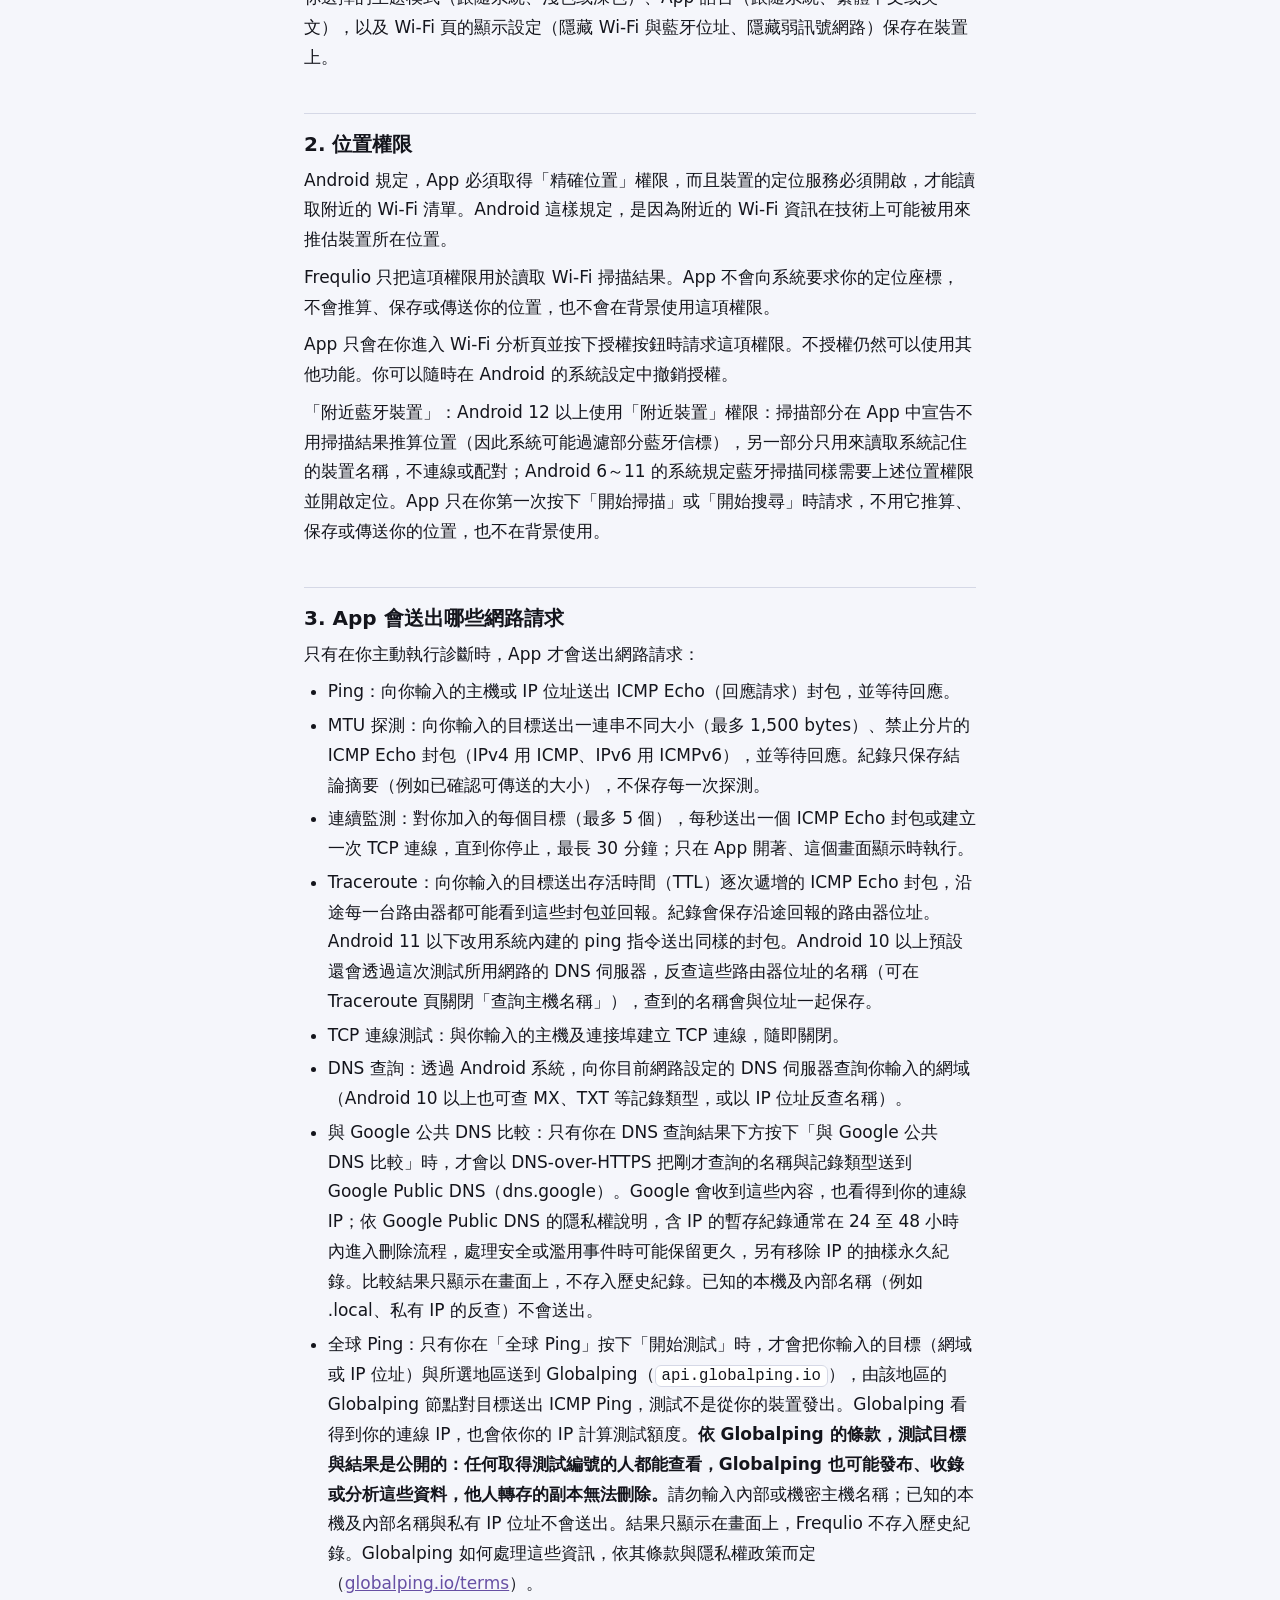
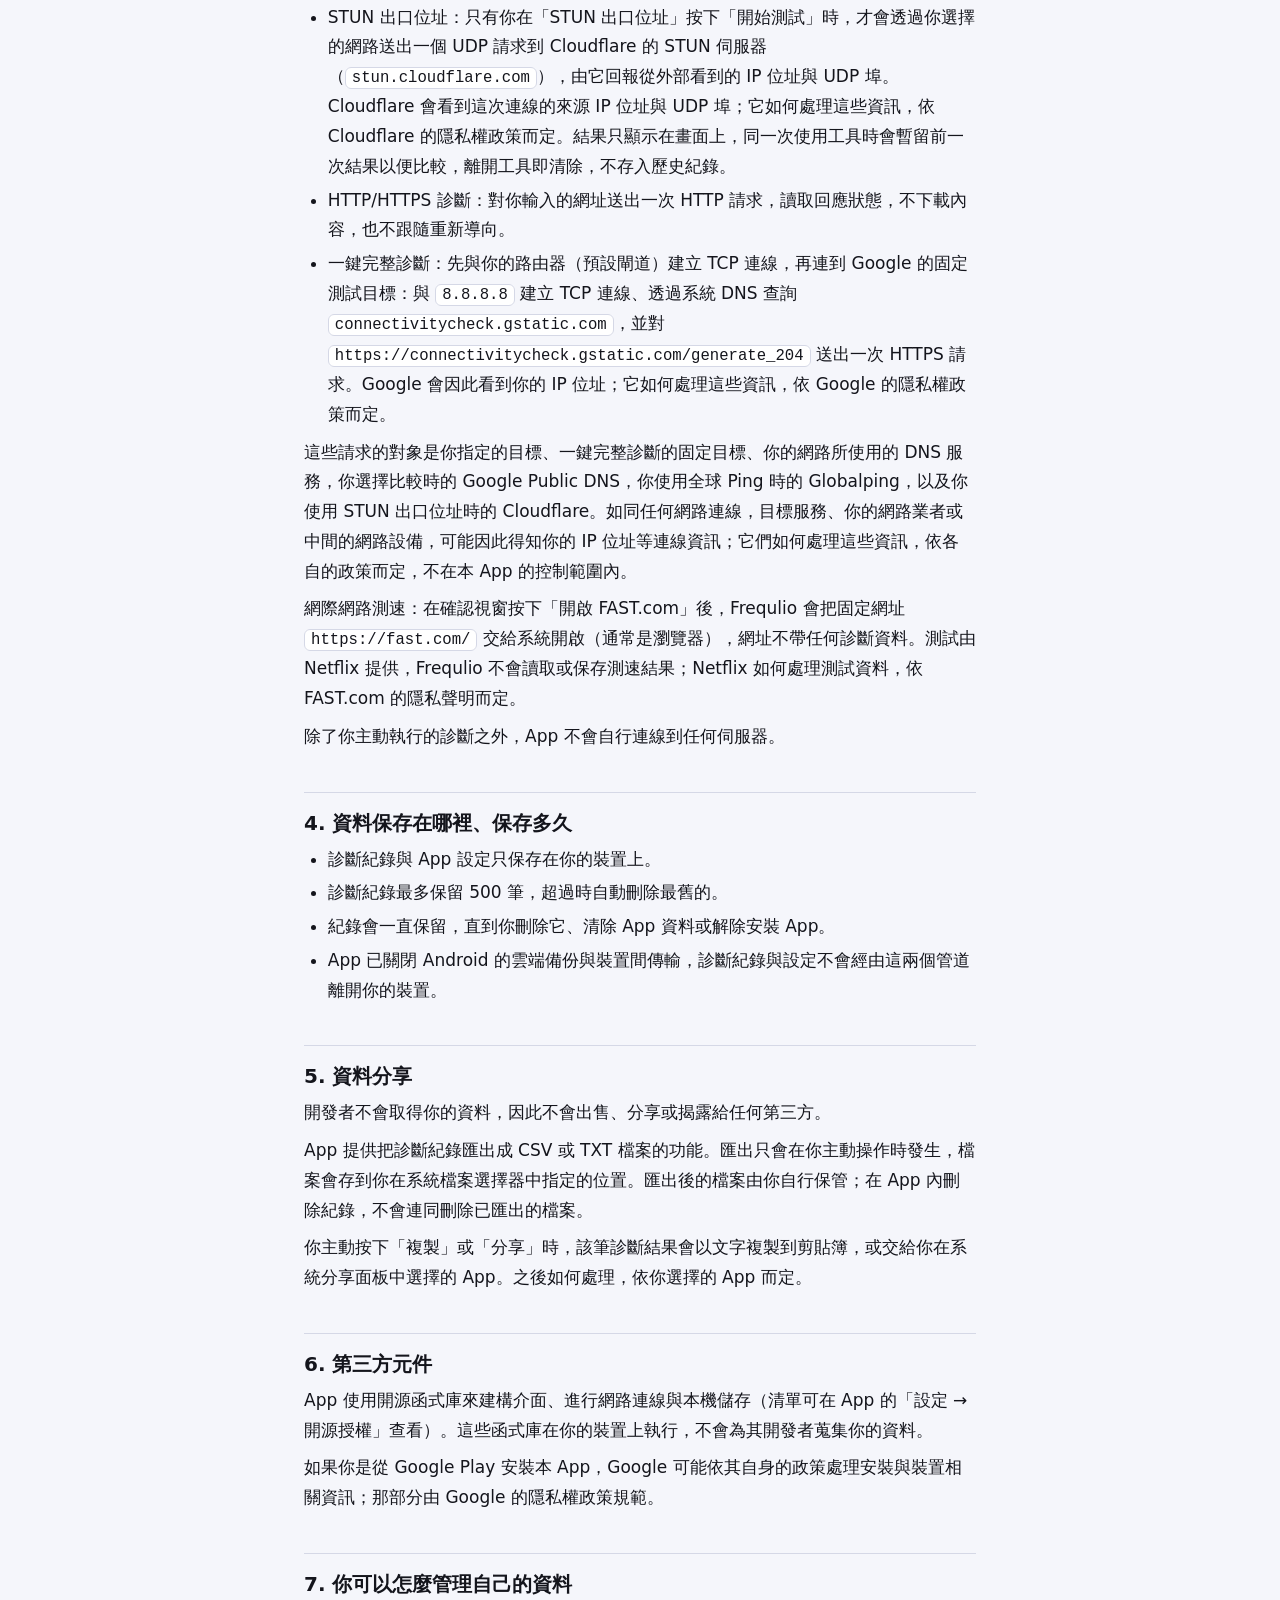
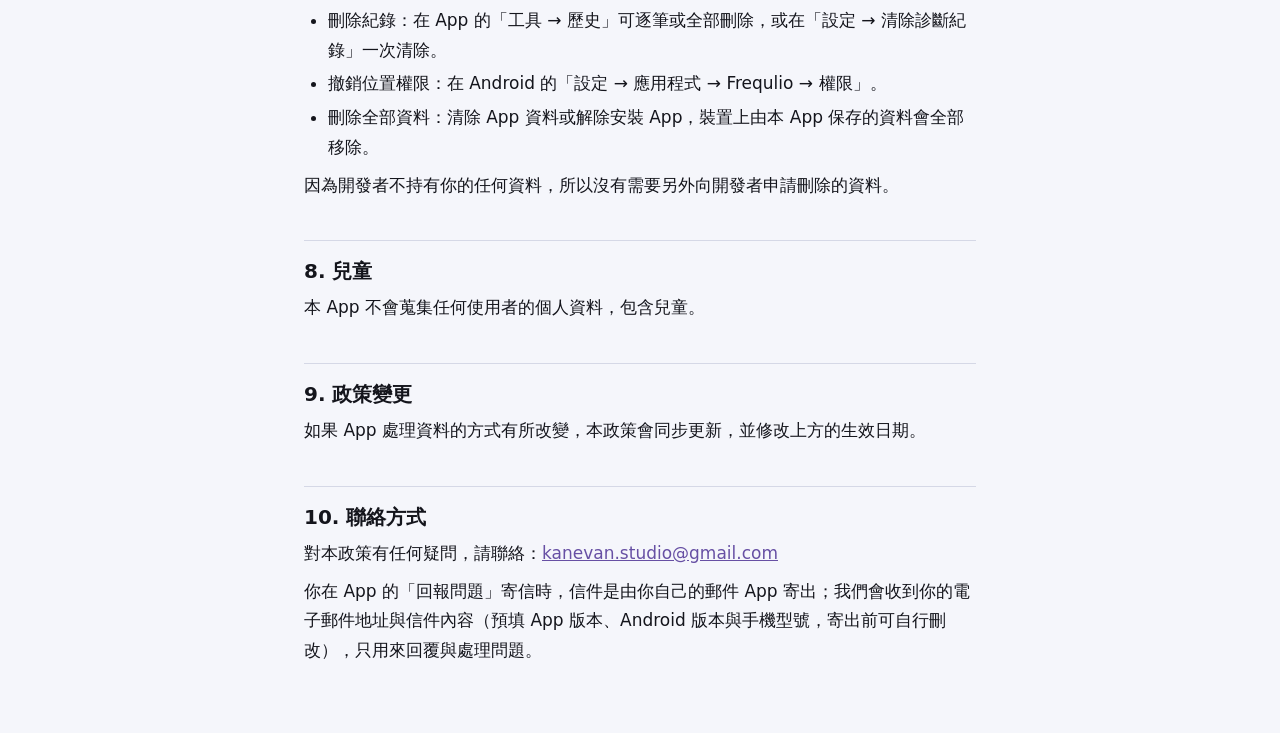
==== commit c93b8d7c: "Add FAST.com external speed test link to privacy policy Co-Authored-By: Claude Opus 5.5 <noreply@ant" ====
--- a/index.html
+++ b/index.html
@@ -77,6 +77,7 @@
 <li>一鍵完整診斷：先與你的路由器（預設閘道）建立 TCP 連線，再連到 Google 的固定測試目標：與 <code>8.8.8.8</code> 建立 TCP 連線、透過系統 DNS 查詢 <code>connectivitycheck.gstatic.com</code>，並對 <code>https://connectivitycheck.gstatic.com/generate_204</code> 送出一次 HTTPS 請求。Google 會因此看到你的 IP 位址；它如何處理這些資訊，依 Google 的隱私權政策而定。</li>
 </ul>
 <p>這些請求的對象是你指定的目標、一鍵完整診斷的固定目標、你的網路所使用的 DNS 服務，你選擇比較時的 Google Public DNS，你使用全球 Ping 時的 Globalping，以及你使用 STUN 出口位址時的 Cloudflare。如同任何網路連線，目標服務、你的網路業者或中間的網路設備，可能因此得知你的 IP 位址等連線資訊；它們如何處理這些資訊，依各自的政策而定，不在本 App 的控制範圍內。</p>
+<p>網際網路測速：在確認視窗按下「開啟 FAST.com」後，Frequlio 會把固定網址 <code>https://fast.com/</code> 交給系統開啟（通常是瀏覽器），網址不帶任何診斷資料。測試由 Netflix 提供，Frequlio 不會讀取或保存測速結果；Netflix 如何處理測試資料，依 FAST.com 的隱私聲明而定。</p>
 <p>除了你主動執行的診斷之外，App 不會自行連線到任何伺服器。</p>
 
 <h2>4. 資料保存在哪裡、保存多久</h2>
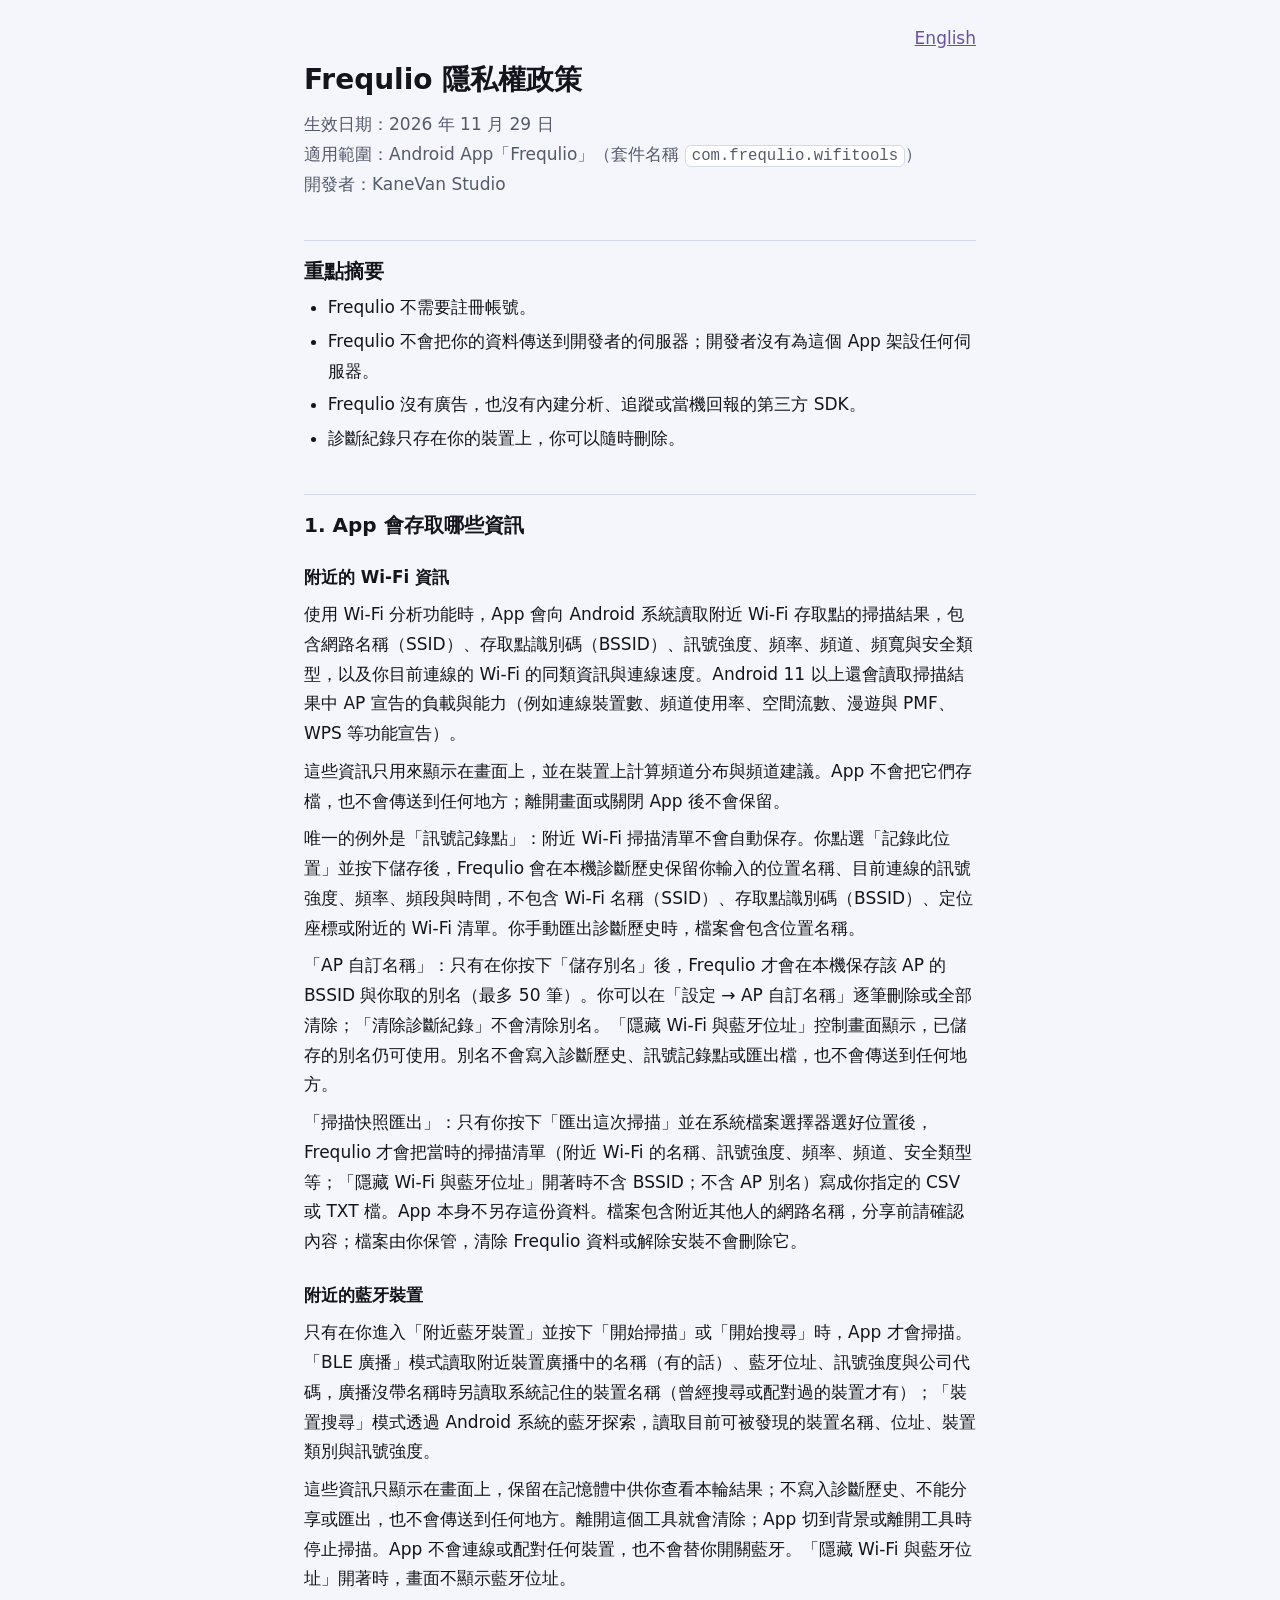
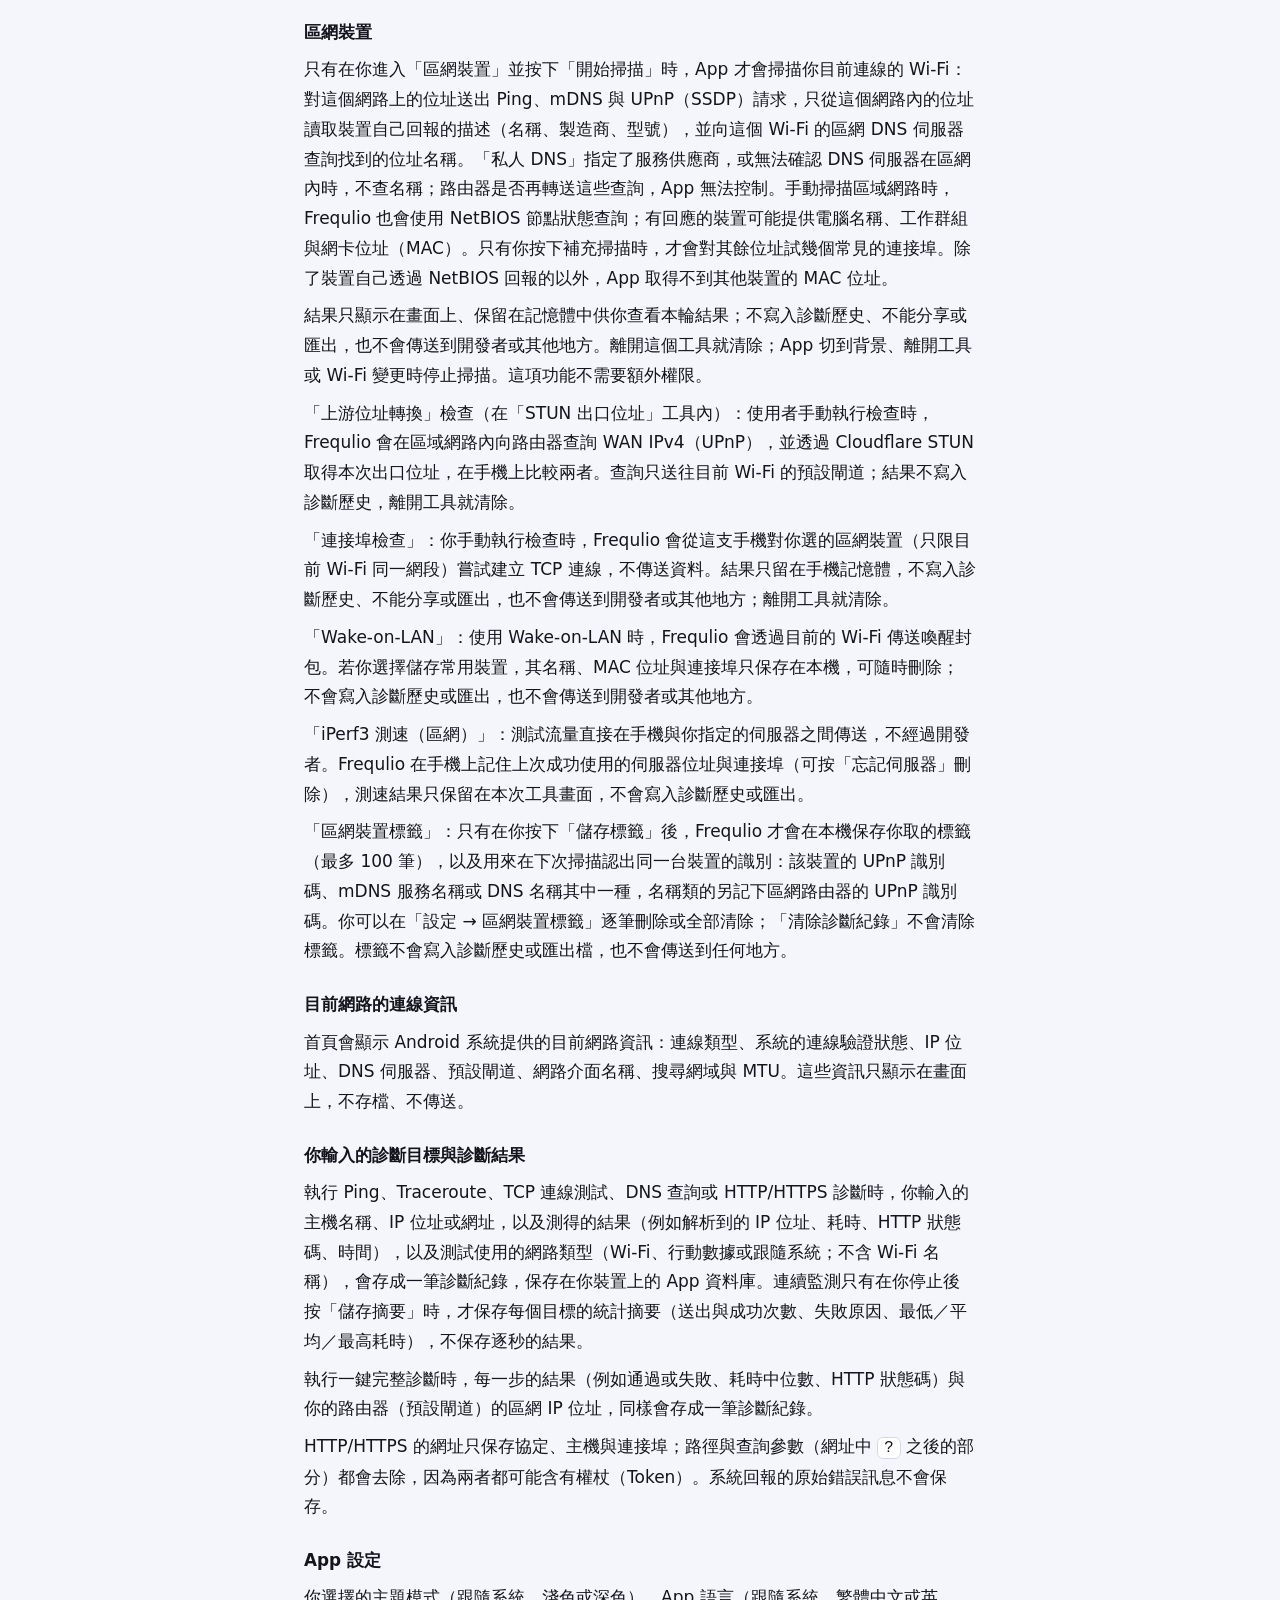
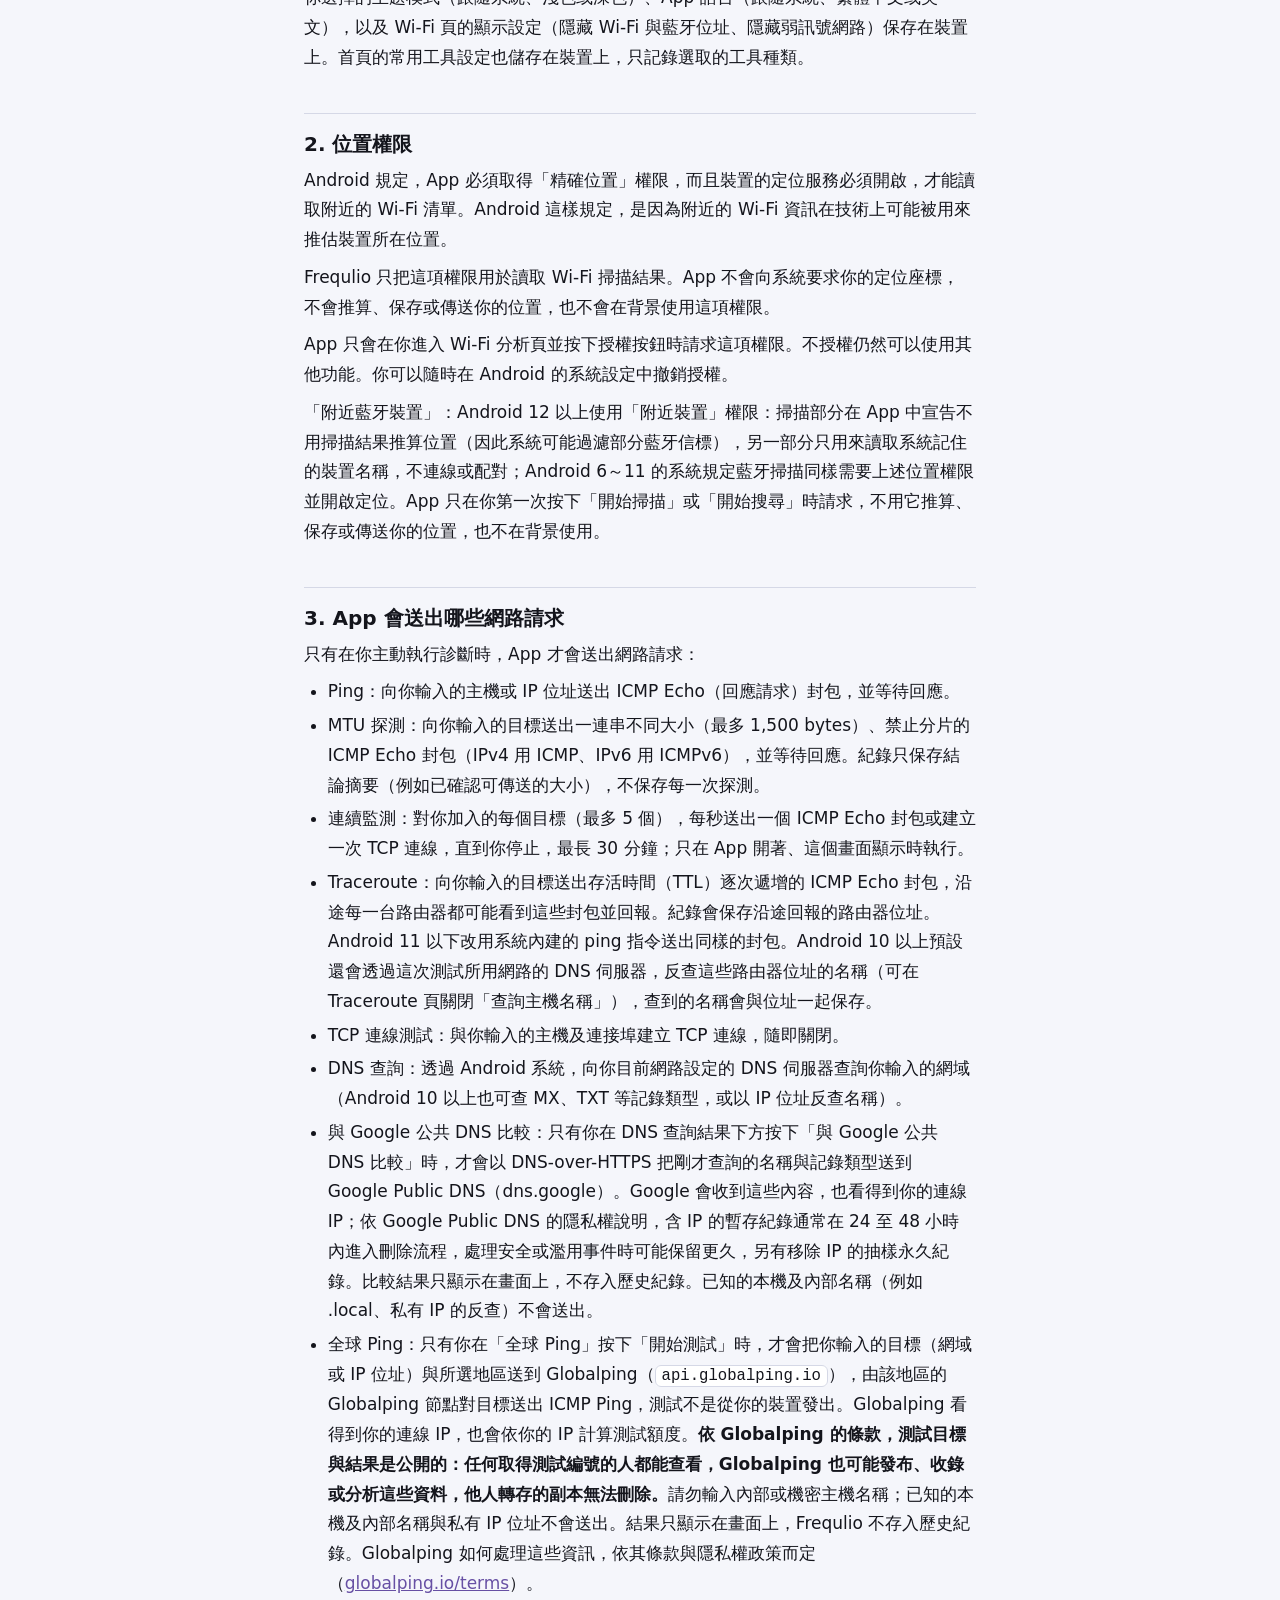
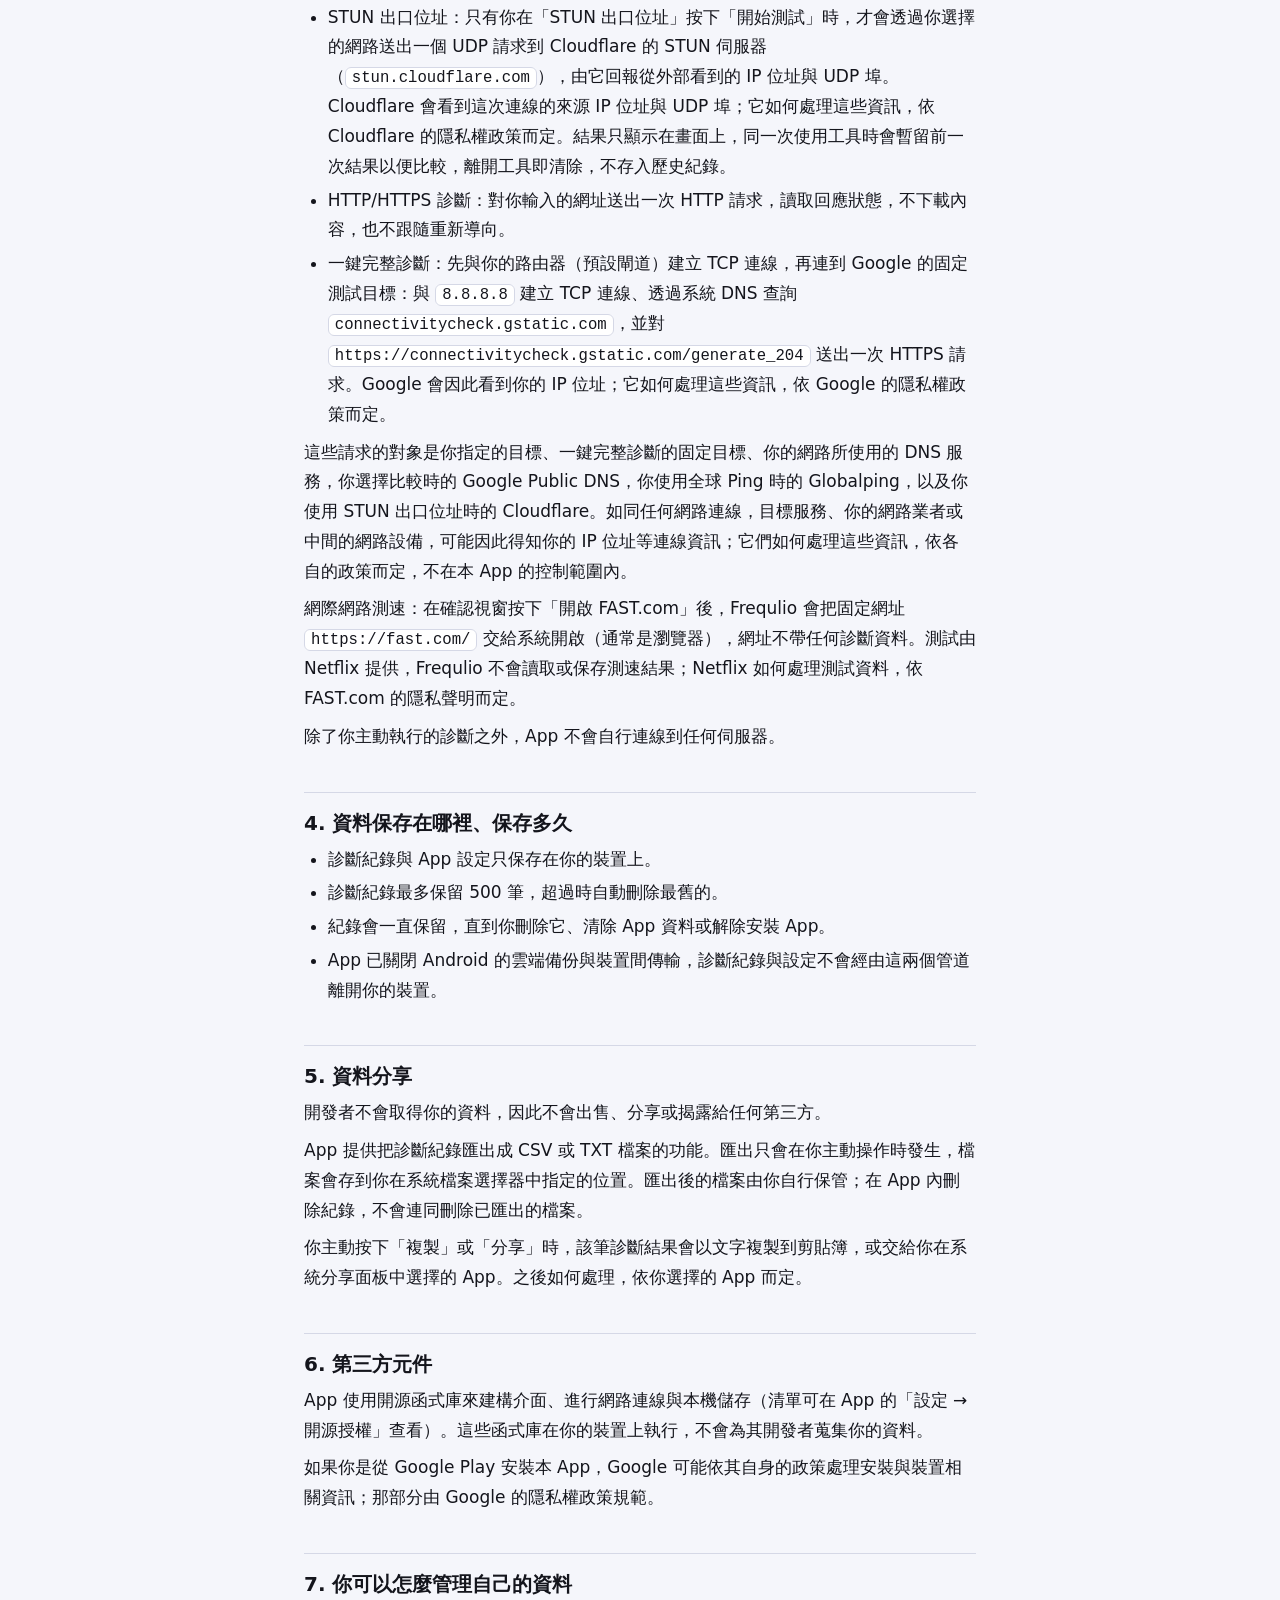
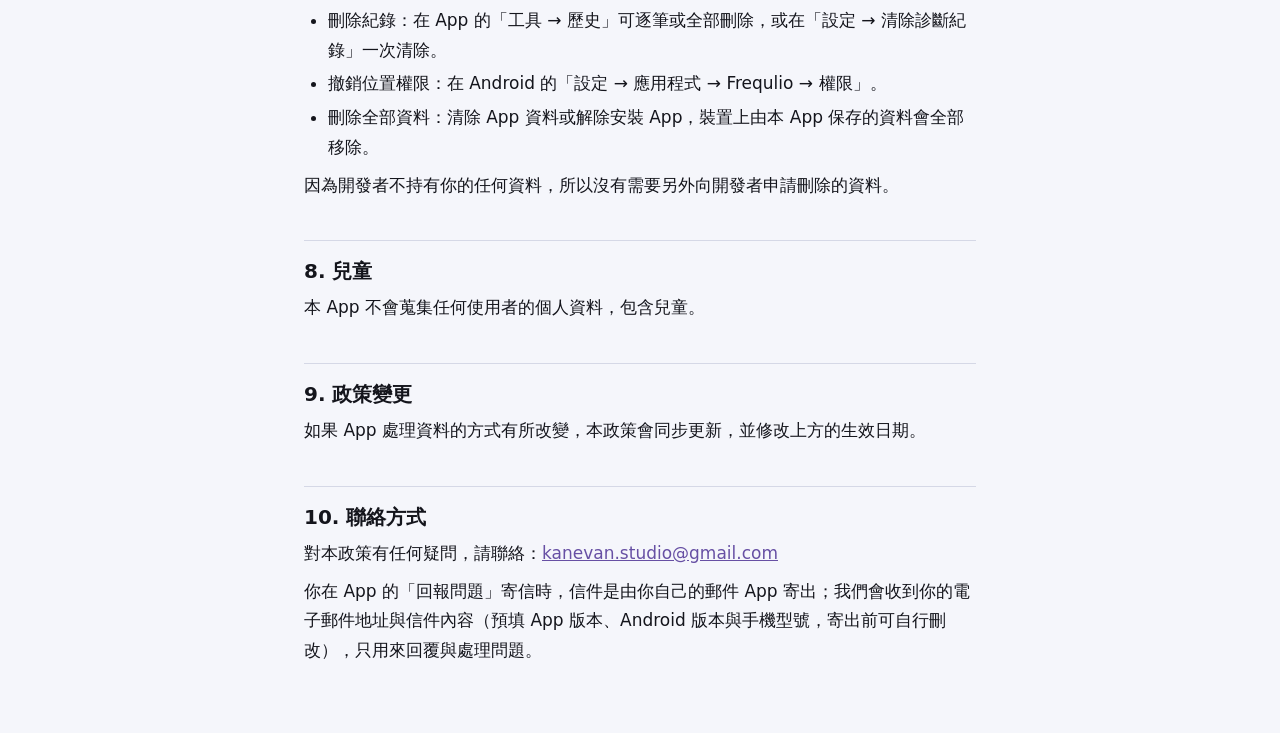
==== commit 29e9cd2d: "隱私權政策：首頁常用工具設定存於裝置，生效日期改為 2026-11-29 Co-Authored-By: Claude Opus 5.5 <noreply@anthropic.com>" ====
--- a/index.html
+++ b/index.html
@@ -10,7 +10,7 @@
 <main>
 <p class="lang"><a href="en.html" lang="en">English</a></p>
 <h1>Frequlio 隱私權政策</h1>
-<p class="meta">生效日期：2026 年 11 月 28 日<br>
+<p class="meta">生效日期：2026 年 11 月 29 日<br>
 適用範圍：Android App「Frequlio」（套件名稱 <code>com.frequlio.wifitools</code>）<br>
 開發者：KaneVan Studio</p>
 
@@ -53,7 +53,7 @@
 <p>HTTP/HTTPS 的網址只保存協定、主機與連接埠；路徑與查詢參數（網址中 <code>?</code> 之後的部分）都會去除，因為兩者都可能含有權杖（Token）。系統回報的原始錯誤訊息不會保存。</p>
 
 <h3>App 設定</h3>
-<p>你選擇的主題模式（跟隨系統、淺色或深色）、App 語言（跟隨系統、繁體中文或英文），以及 Wi-Fi 頁的顯示設定（隱藏 Wi-Fi 與藍牙位址、隱藏弱訊號網路）保存在裝置上。</p>
+<p>你選擇的主題模式（跟隨系統、淺色或深色）、App 語言（跟隨系統、繁體中文或英文），以及 Wi-Fi 頁的顯示設定（隱藏 Wi-Fi 與藍牙位址、隱藏弱訊號網路）保存在裝置上。首頁的常用工具設定也儲存在裝置上，只記錄選取的工具種類。</p>
 
 <h2>2. 位置權限</h2>
 <p>Android 規定，App 必須取得「精確位置」權限，而且裝置的定位服務必須開啟，才能讀取附近的 Wi-Fi 清單。Android 這樣規定，是因為附近的 Wi-Fi 資訊在技術上可能被用來推估裝置所在位置。</p>
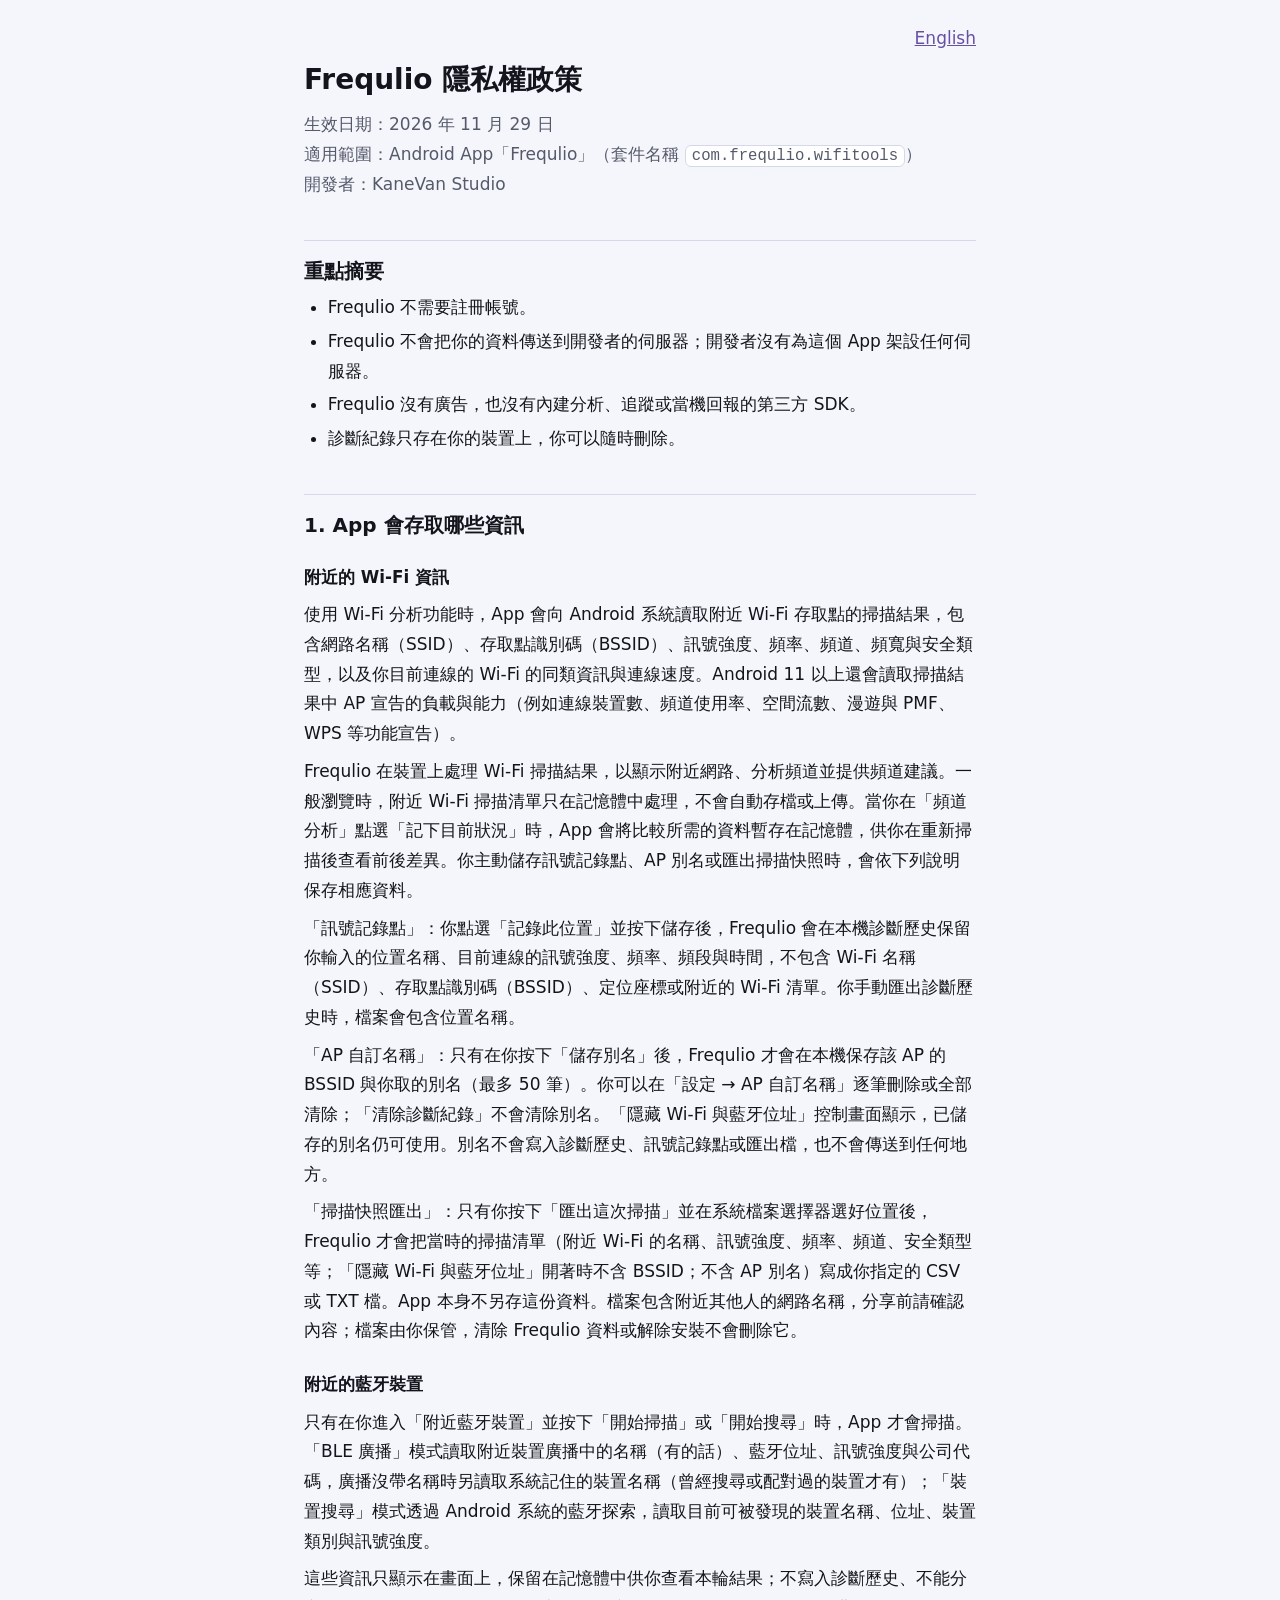
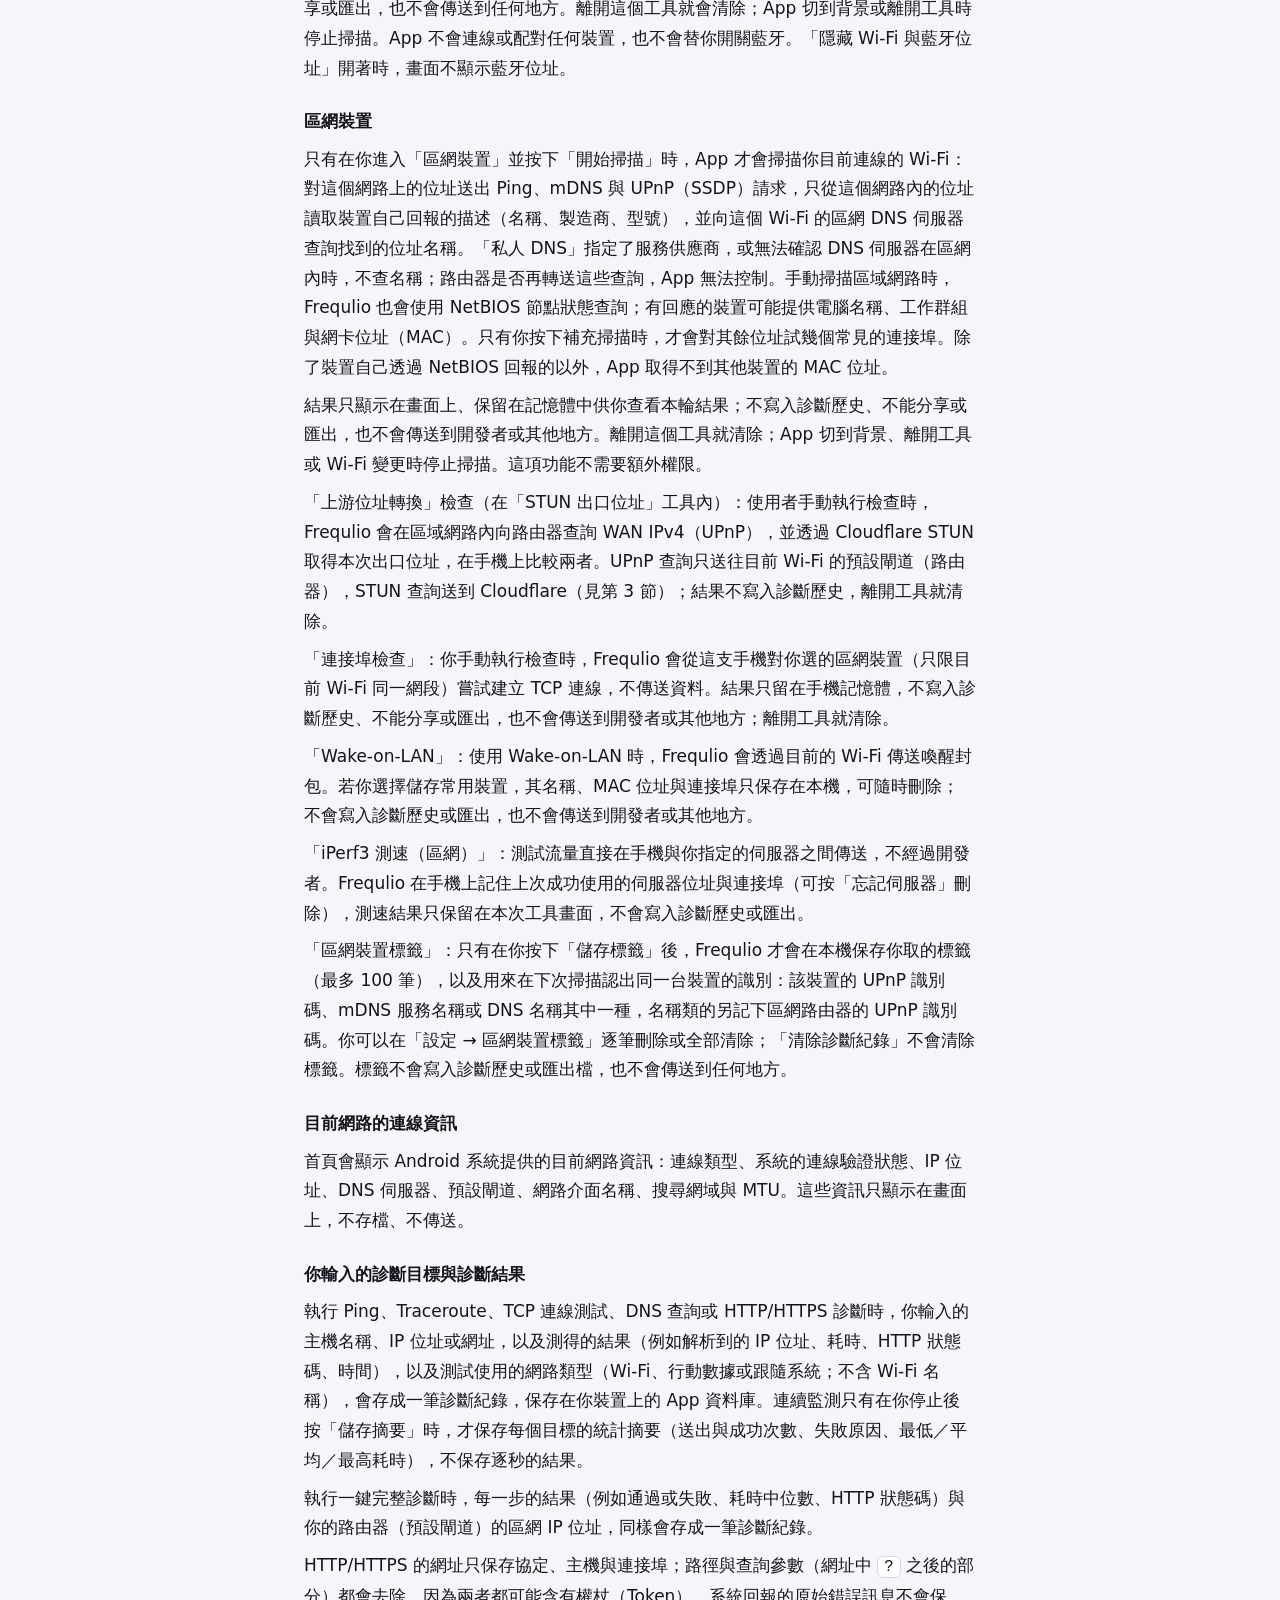
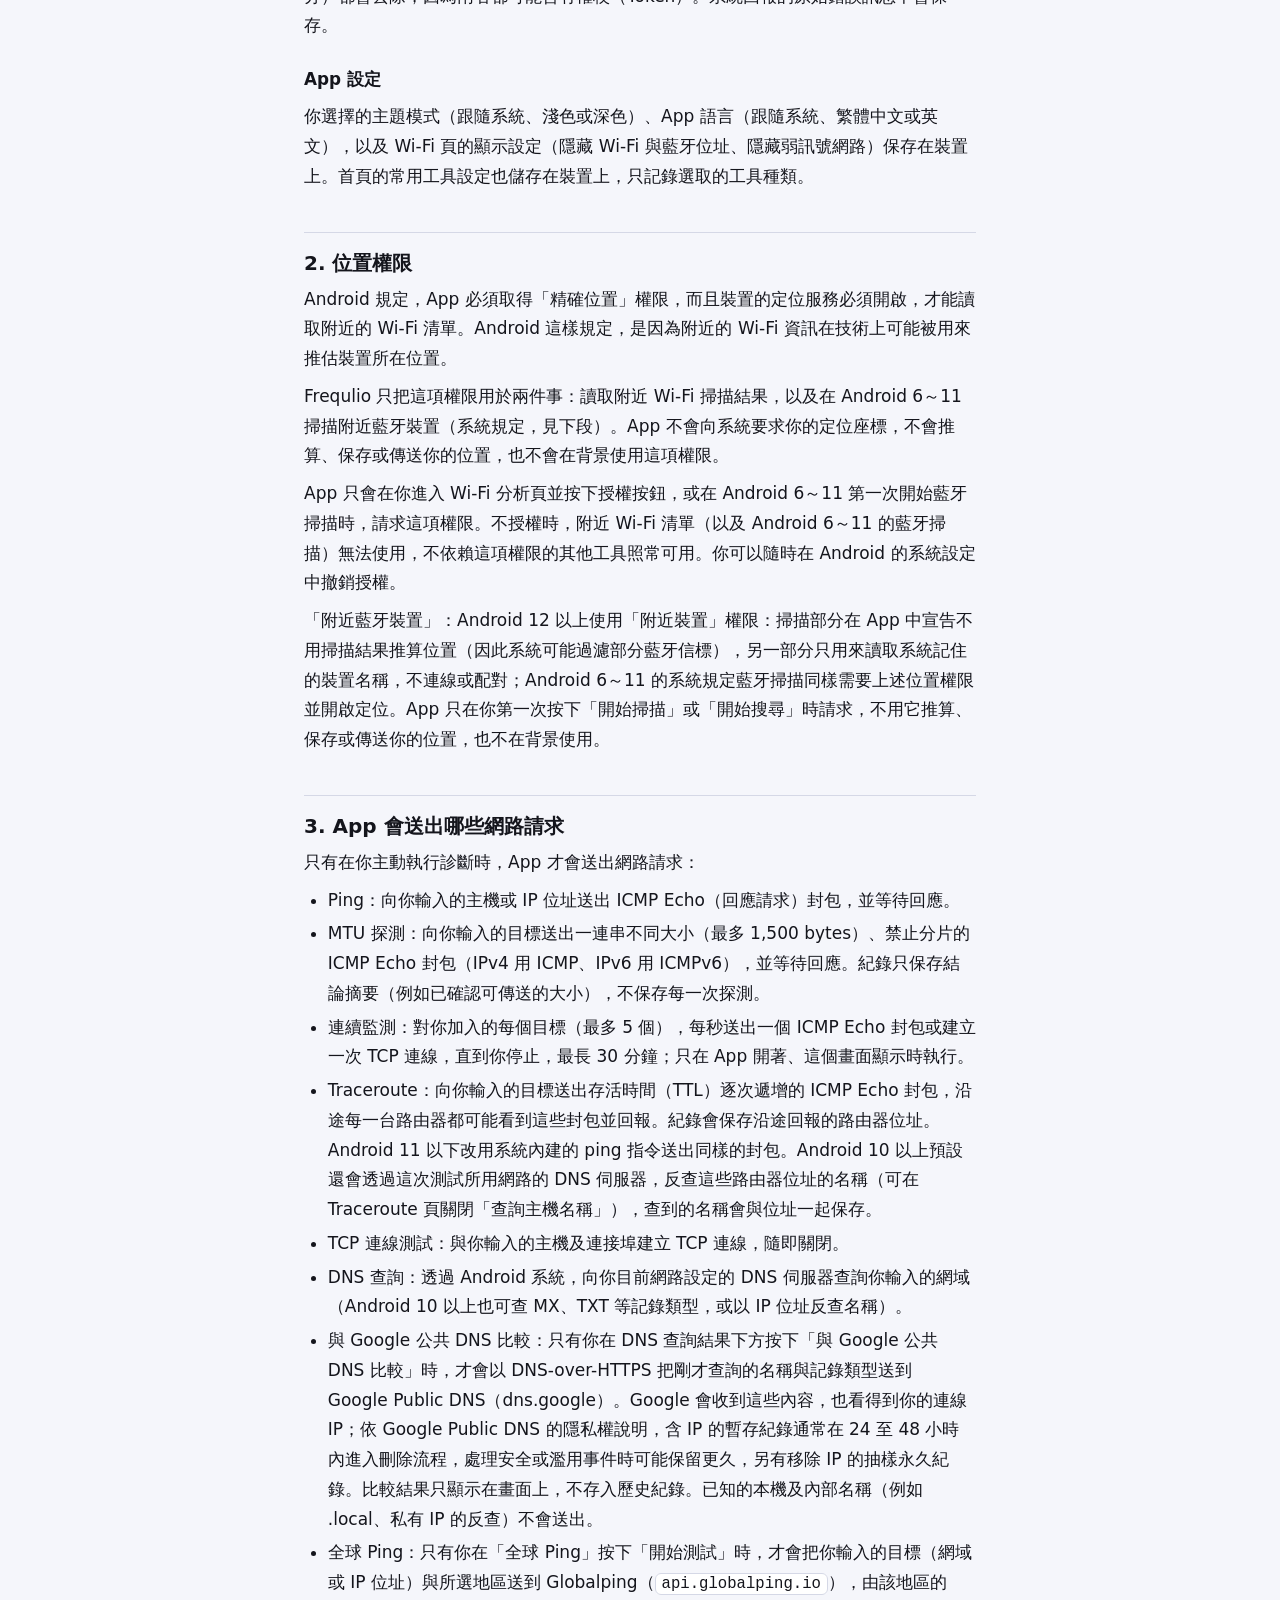
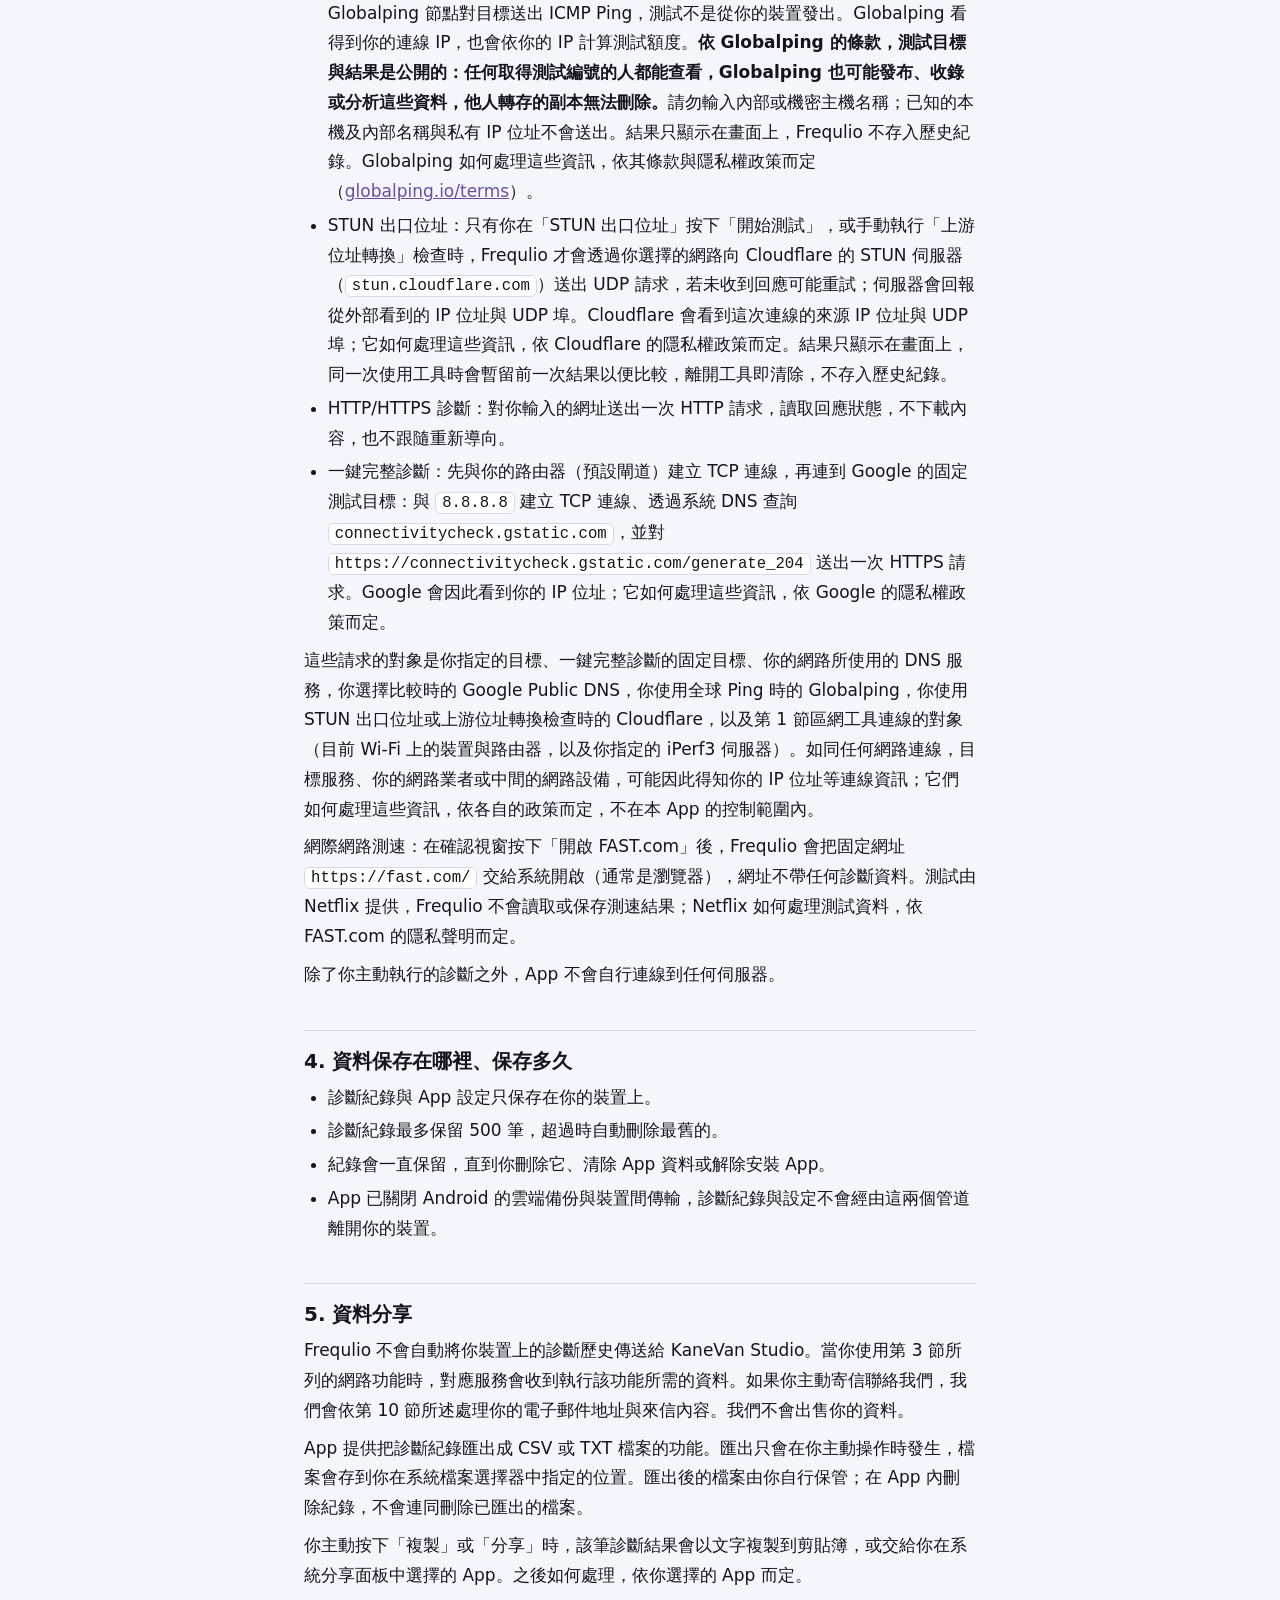
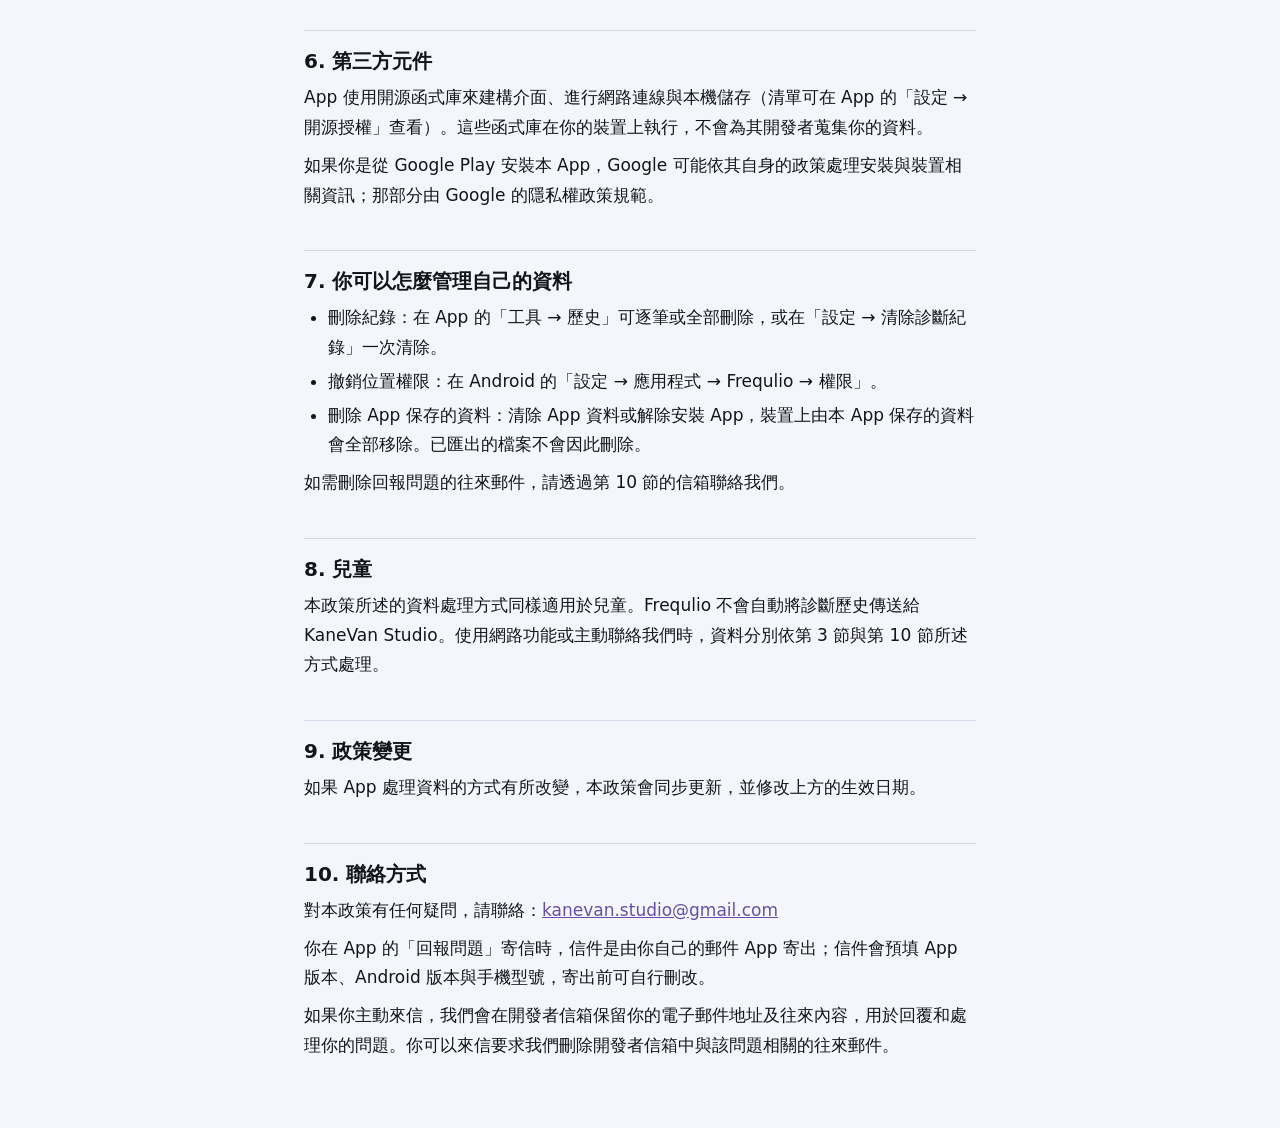
==== commit 8509314f: "隱私權政策：修正說太滿的承諾（Wi-Fi 暫存與前後比較、位置權限兩種用途、UPnP／STUN 去向、§5／§7／§8 範圍、回報信保留與刪除） Co-Authored-By: Claude Opus" ====
--- a/index.html
+++ b/index.html
@@ -26,8 +26,8 @@
 
 <h3>附近的 Wi-Fi 資訊</h3>
 <p>使用 Wi-Fi 分析功能時，App 會向 Android 系統讀取附近 Wi-Fi 存取點的掃描結果，包含網路名稱（SSID）、存取點識別碼（BSSID）、訊號強度、頻率、頻道、頻寬與安全類型，以及你目前連線的 Wi-Fi 的同類資訊與連線速度。Android 11 以上還會讀取掃描結果中 AP 宣告的負載與能力（例如連線裝置數、頻道使用率、空間流數、漫遊與 PMF、WPS 等功能宣告）。</p>
-<p>這些資訊只用來顯示在畫面上，並在裝置上計算頻道分布與頻道建議。App 不會把它們存檔，也不會傳送到任何地方；離開畫面或關閉 App 後不會保留。</p>
-<p>唯一的例外是「訊號記錄點」：附近 Wi-Fi 掃描清單不會自動保存。你點選「記錄此位置」並按下儲存後，Frequlio 會在本機診斷歷史保留你輸入的位置名稱、目前連線的訊號強度、頻率、頻段與時間，不包含 Wi-Fi 名稱（SSID）、存取點識別碼（BSSID）、定位座標或附近的 Wi-Fi 清單。你手動匯出診斷歷史時，檔案會包含位置名稱。</p>
+<p>Frequlio 在裝置上處理 Wi-Fi 掃描結果，以顯示附近網路、分析頻道並提供頻道建議。一般瀏覽時，附近 Wi-Fi 掃描清單只在記憶體中處理，不會自動存檔或上傳。當你在「頻道分析」點選「記下目前狀況」時，App 會將比較所需的資料暫存在記憶體，供你在重新掃描後查看前後差異。你主動儲存訊號記錄點、AP 別名或匯出掃描快照時，會依下列說明保存相應資料。</p>
+<p>「訊號記錄點」：你點選「記錄此位置」並按下儲存後，Frequlio 會在本機診斷歷史保留你輸入的位置名稱、目前連線的訊號強度、頻率、頻段與時間，不包含 Wi-Fi 名稱（SSID）、存取點識別碼（BSSID）、定位座標或附近的 Wi-Fi 清單。你手動匯出診斷歷史時，檔案會包含位置名稱。</p>
 <p>「AP 自訂名稱」：只有在你按下「儲存別名」後，Frequlio 才會在本機保存該 AP 的 BSSID 與你取的別名（最多 50 筆）。你可以在「設定 → AP 自訂名稱」逐筆刪除或全部清除；「清除診斷紀錄」不會清除別名。「隱藏 Wi-Fi 與藍牙位址」控制畫面顯示，已儲存的別名仍可使用。別名不會寫入診斷歷史、訊號記錄點或匯出檔，也不會傳送到任何地方。</p>
 <p>「掃描快照匯出」：只有你按下「匯出這次掃描」並在系統檔案選擇器選好位置後，Frequlio 才會把當時的掃描清單（附近 Wi-Fi 的名稱、訊號強度、頻率、頻道、安全類型等；「隱藏 Wi-Fi 與藍牙位址」開著時不含 BSSID；不含 AP 別名）寫成你指定的 CSV 或 TXT 檔。App 本身不另存這份資料。檔案包含附近其他人的網路名稱，分享前請確認內容；檔案由你保管，清除 Frequlio 資料或解除安裝不會刪除它。</p>
 
@@ -38,7 +38,7 @@
 <h3>區網裝置</h3>
 <p>只有在你進入「區網裝置」並按下「開始掃描」時，App 才會掃描你目前連線的 Wi-Fi：對這個網路上的位址送出 Ping、mDNS 與 UPnP（SSDP）請求，只從這個網路內的位址讀取裝置自己回報的描述（名稱、製造商、型號），並向這個 Wi-Fi 的區網 DNS 伺服器查詢找到的位址名稱。「私人 DNS」指定了服務供應商，或無法確認 DNS 伺服器在區網內時，不查名稱；路由器是否再轉送這些查詢，App 無法控制。手動掃描區域網路時，Frequlio 也會使用 NetBIOS 節點狀態查詢；有回應的裝置可能提供電腦名稱、工作群組與網卡位址（MAC）。只有你按下補充掃描時，才會對其餘位址試幾個常見的連接埠。除了裝置自己透過 NetBIOS 回報的以外，App 取得不到其他裝置的 MAC 位址。</p>
 <p>結果只顯示在畫面上、保留在記憶體中供你查看本輪結果；不寫入診斷歷史、不能分享或匯出，也不會傳送到開發者或其他地方。離開這個工具就清除；App 切到背景、離開工具或 Wi-Fi 變更時停止掃描。這項功能不需要額外權限。</p>
-<p>「上游位址轉換」檢查（在「STUN 出口位址」工具內）：使用者手動執行檢查時，Frequlio 會在區域網路內向路由器查詢 WAN IPv4（UPnP），並透過 Cloudflare STUN 取得本次出口位址，在手機上比較兩者。查詢只送往目前 Wi-Fi 的預設閘道；結果不寫入診斷歷史，離開工具就清除。</p>
+<p>「上游位址轉換」檢查（在「STUN 出口位址」工具內）：使用者手動執行檢查時，Frequlio 會在區域網路內向路由器查詢 WAN IPv4（UPnP），並透過 Cloudflare STUN 取得本次出口位址，在手機上比較兩者。UPnP 查詢只送往目前 Wi-Fi 的預設閘道（路由器），STUN 查詢送到 Cloudflare（見第 3 節）；結果不寫入診斷歷史，離開工具就清除。</p>
 <p>「連接埠檢查」：你手動執行檢查時，Frequlio 會從這支手機對你選的區網裝置（只限目前 Wi-Fi 同一網段）嘗試建立 TCP 連線，不傳送資料。結果只留在手機記憶體，不寫入診斷歷史、不能分享或匯出，也不會傳送到開發者或其他地方；離開工具就清除。</p>
 <p>「Wake-on-LAN」：使用 Wake-on-LAN 時，Frequlio 會透過目前的 Wi-Fi 傳送喚醒封包。若你選擇儲存常用裝置，其名稱、MAC 位址與連接埠只保存在本機，可隨時刪除；不會寫入診斷歷史或匯出，也不會傳送到開發者或其他地方。</p>
 <p>「iPerf3 測速（區網）」：測試流量直接在手機與你指定的伺服器之間傳送，不經過開發者。Frequlio 在手機上記住上次成功使用的伺服器位址與連接埠（可按「忘記伺服器」刪除），測速結果只保留在本次工具畫面，不會寫入診斷歷史或匯出。</p>
@@ -57,8 +57,8 @@
 
 <h2>2. 位置權限</h2>
 <p>Android 規定，App 必須取得「精確位置」權限，而且裝置的定位服務必須開啟，才能讀取附近的 Wi-Fi 清單。Android 這樣規定，是因為附近的 Wi-Fi 資訊在技術上可能被用來推估裝置所在位置。</p>
-<p>Frequlio 只把這項權限用於讀取 Wi-Fi 掃描結果。App 不會向系統要求你的定位座標，不會推算、保存或傳送你的位置，也不會在背景使用這項權限。</p>
-<p>App 只會在你進入 Wi-Fi 分析頁並按下授權按鈕時請求這項權限。不授權仍然可以使用其他功能。你可以隨時在 Android 的系統設定中撤銷授權。</p>
+<p>Frequlio 只把這項權限用於兩件事：讀取附近 Wi-Fi 掃描結果，以及在 Android 6～11 掃描附近藍牙裝置（系統規定，見下段）。App 不會向系統要求你的定位座標，不會推算、保存或傳送你的位置，也不會在背景使用這項權限。</p>
+<p>App 只會在你進入 Wi-Fi 分析頁並按下授權按鈕，或在 Android 6～11 第一次開始藍牙掃描時，請求這項權限。不授權時，附近 Wi-Fi 清單（以及 Android 6～11 的藍牙掃描）無法使用，不依賴這項權限的其他工具照常可用。你可以隨時在 Android 的系統設定中撤銷授權。</p>
 <p>「附近藍牙裝置」：Android 12 以上使用「附近裝置」權限：掃描部分在 App 中宣告不用掃描結果推算位置（因此系統可能過濾部分藍牙信標），另一部分只用來讀取系統記住的裝置名稱，不連線或配對；Android 6～11 的系統規定藍牙掃描同樣需要上述位置權限並開啟定位。App 只在你第一次按下「開始掃描」或「開始搜尋」時請求，不用它推算、保存或傳送你的位置，也不在背景使用。</p>
 
 <h2>3. App 會送出哪些網路請求</h2>
@@ -72,11 +72,11 @@
 <li>DNS 查詢：透過 Android 系統，向你目前網路設定的 DNS 伺服器查詢你輸入的網域（Android 10 以上也可查 MX、TXT 等記錄類型，或以 IP 位址反查名稱）。</li>
 <li>與 Google 公共 DNS 比較：只有你在 DNS 查詢結果下方按下「與 Google 公共 DNS 比較」時，才會以 DNS-over-HTTPS 把剛才查詢的名稱與記錄類型送到 Google Public DNS（dns.google）。Google 會收到這些內容，也看得到你的連線 IP；依 Google Public DNS 的隱私權說明，含 IP 的暫存紀錄通常在 24 至 48 小時內進入刪除流程，處理安全或濫用事件時可能保留更久，另有移除 IP 的抽樣永久紀錄。比較結果只顯示在畫面上，不存入歷史紀錄。已知的本機及內部名稱（例如 .local、私有 IP 的反查）不會送出。</li>
 <li>全球 Ping：只有你在「全球 Ping」按下「開始測試」時，才會把你輸入的目標（網域或 IP 位址）與所選地區送到 Globalping（<code>api.globalping.io</code>），由該地區的 Globalping 節點對目標送出 ICMP Ping，測試不是從你的裝置發出。Globalping 看得到你的連線 IP，也會依你的 IP 計算測試額度。<strong>依 Globalping 的條款，測試目標與結果是公開的：任何取得測試編號的人都能查看，Globalping 也可能發布、收錄或分析這些資料，他人轉存的副本無法刪除。</strong>請勿輸入內部或機密主機名稱；已知的本機及內部名稱與私有 IP 位址不會送出。結果只顯示在畫面上，Frequlio 不存入歷史紀錄。Globalping 如何處理這些資訊，依其條款與隱私權政策而定（<a href="https://globalping.io/terms">globalping.io/terms</a>）。</li>
-<li>STUN 出口位址：只有你在「STUN 出口位址」按下「開始測試」時，才會透過你選擇的網路送出一個 UDP 請求到 Cloudflare 的 STUN 伺服器（<code>stun.cloudflare.com</code>），由它回報從外部看到的 IP 位址與 UDP 埠。Cloudflare 會看到這次連線的來源 IP 位址與 UDP 埠；它如何處理這些資訊，依 Cloudflare 的隱私權政策而定。結果只顯示在畫面上，同一次使用工具時會暫留前一次結果以便比較，離開工具即清除，不存入歷史紀錄。</li>
+<li>STUN 出口位址：只有你在「STUN 出口位址」按下「開始測試」，或手動執行「上游位址轉換」檢查時，Frequlio 才會透過你選擇的網路向 Cloudflare 的 STUN 伺服器（<code>stun.cloudflare.com</code>）送出 UDP 請求，若未收到回應可能重試；伺服器會回報從外部看到的 IP 位址與 UDP 埠。Cloudflare 會看到這次連線的來源 IP 位址與 UDP 埠；它如何處理這些資訊，依 Cloudflare 的隱私權政策而定。結果只顯示在畫面上，同一次使用工具時會暫留前一次結果以便比較，離開工具即清除，不存入歷史紀錄。</li>
 <li>HTTP/HTTPS 診斷：對你輸入的網址送出一次 HTTP 請求，讀取回應狀態，不下載內容，也不跟隨重新導向。</li>
 <li>一鍵完整診斷：先與你的路由器（預設閘道）建立 TCP 連線，再連到 Google 的固定測試目標：與 <code>8.8.8.8</code> 建立 TCP 連線、透過系統 DNS 查詢 <code>connectivitycheck.gstatic.com</code>，並對 <code>https://connectivitycheck.gstatic.com/generate_204</code> 送出一次 HTTPS 請求。Google 會因此看到你的 IP 位址；它如何處理這些資訊，依 Google 的隱私權政策而定。</li>
 </ul>
-<p>這些請求的對象是你指定的目標、一鍵完整診斷的固定目標、你的網路所使用的 DNS 服務，你選擇比較時的 Google Public DNS，你使用全球 Ping 時的 Globalping，以及你使用 STUN 出口位址時的 Cloudflare。如同任何網路連線，目標服務、你的網路業者或中間的網路設備，可能因此得知你的 IP 位址等連線資訊；它們如何處理這些資訊，依各自的政策而定，不在本 App 的控制範圍內。</p>
+<p>這些請求的對象是你指定的目標、一鍵完整診斷的固定目標、你的網路所使用的 DNS 服務，你選擇比較時的 Google Public DNS，你使用全球 Ping 時的 Globalping，你使用 STUN 出口位址或上游位址轉換檢查時的 Cloudflare，以及第 1 節區網工具連線的對象（目前 Wi-Fi 上的裝置與路由器，以及你指定的 iPerf3 伺服器）。如同任何網路連線，目標服務、你的網路業者或中間的網路設備，可能因此得知你的 IP 位址等連線資訊；它們如何處理這些資訊，依各自的政策而定，不在本 App 的控制範圍內。</p>
 <p>網際網路測速：在確認視窗按下「開啟 FAST.com」後，Frequlio 會把固定網址 <code>https://fast.com/</code> 交給系統開啟（通常是瀏覽器），網址不帶任何診斷資料。測試由 Netflix 提供，Frequlio 不會讀取或保存測速結果；Netflix 如何處理測試資料，依 FAST.com 的隱私聲明而定。</p>
 <p>除了你主動執行的診斷之外，App 不會自行連線到任何伺服器。</p>
 
@@ -89,7 +89,7 @@
 </ul>
 
 <h2>5. 資料分享</h2>
-<p>開發者不會取得你的資料，因此不會出售、分享或揭露給任何第三方。</p>
+<p>Frequlio 不會自動將你裝置上的診斷歷史傳送給 KaneVan Studio。當你使用第 3 節所列的網路功能時，對應服務會收到執行該功能所需的資料。如果你主動寄信聯絡我們，我們會依第 10 節所述處理你的電子郵件地址與來信內容。我們不會出售你的資料。</p>
 <p>App 提供把診斷紀錄匯出成 CSV 或 TXT 檔案的功能。匯出只會在你主動操作時發生，檔案會存到你在系統檔案選擇器中指定的位置。匯出後的檔案由你自行保管；在 App 內刪除紀錄，不會連同刪除已匯出的檔案。</p>
 <p>你主動按下「複製」或「分享」時，該筆診斷結果會以文字複製到剪貼簿，或交給你在系統分享面板中選擇的 App。之後如何處理，依你選擇的 App 而定。</p>
 
@@ -101,19 +101,20 @@
 <ul>
 <li>刪除紀錄：在 App 的「工具 → 歷史」可逐筆或全部刪除，或在「設定 → 清除診斷紀錄」一次清除。</li>
 <li>撤銷位置權限：在 Android 的「設定 → 應用程式 → Frequlio → 權限」。</li>
-<li>刪除全部資料：清除 App 資料或解除安裝 App，裝置上由本 App 保存的資料會全部移除。</li>
+<li>刪除 App 保存的資料：清除 App 資料或解除安裝 App，裝置上由本 App 保存的資料會全部移除。已匯出的檔案不會因此刪除。</li>
 </ul>
-<p>因為開發者不持有你的任何資料，所以沒有需要另外向開發者申請刪除的資料。</p>
+<p>如需刪除回報問題的往來郵件，請透過第 10 節的信箱聯絡我們。</p>
 
 <h2>8. 兒童</h2>
-<p>本 App 不會蒐集任何使用者的個人資料，包含兒童。</p>
+<p>本政策所述的資料處理方式同樣適用於兒童。Frequlio 不會自動將診斷歷史傳送給 KaneVan Studio。使用網路功能或主動聯絡我們時，資料分別依第 3 節與第 10 節所述方式處理。</p>
 
 <h2>9. 政策變更</h2>
 <p>如果 App 處理資料的方式有所改變，本政策會同步更新，並修改上方的生效日期。</p>
 
 <h2>10. 聯絡方式</h2>
 <p>對本政策有任何疑問，請聯絡：<a href="mailto:kanevan.studio@gmail.com">kanevan.studio@gmail.com</a></p>
-<p>你在 App 的「回報問題」寄信時，信件是由你自己的郵件 App 寄出；我們會收到你的電子郵件地址與信件內容（預填 App 版本、Android 版本與手機型號，寄出前可自行刪改），只用來回覆與處理問題。</p>
+<p>你在 App 的「回報問題」寄信時，信件是由你自己的郵件 App 寄出；信件會預填 App 版本、Android 版本與手機型號，寄出前可自行刪改。</p>
+<p>如果你主動來信，我們會在開發者信箱保留你的電子郵件地址及往來內容，用於回覆和處理你的問題。你可以來信要求我們刪除開發者信箱中與該問題相關的往來郵件。</p>
 </main>
 </body>
 </html>
